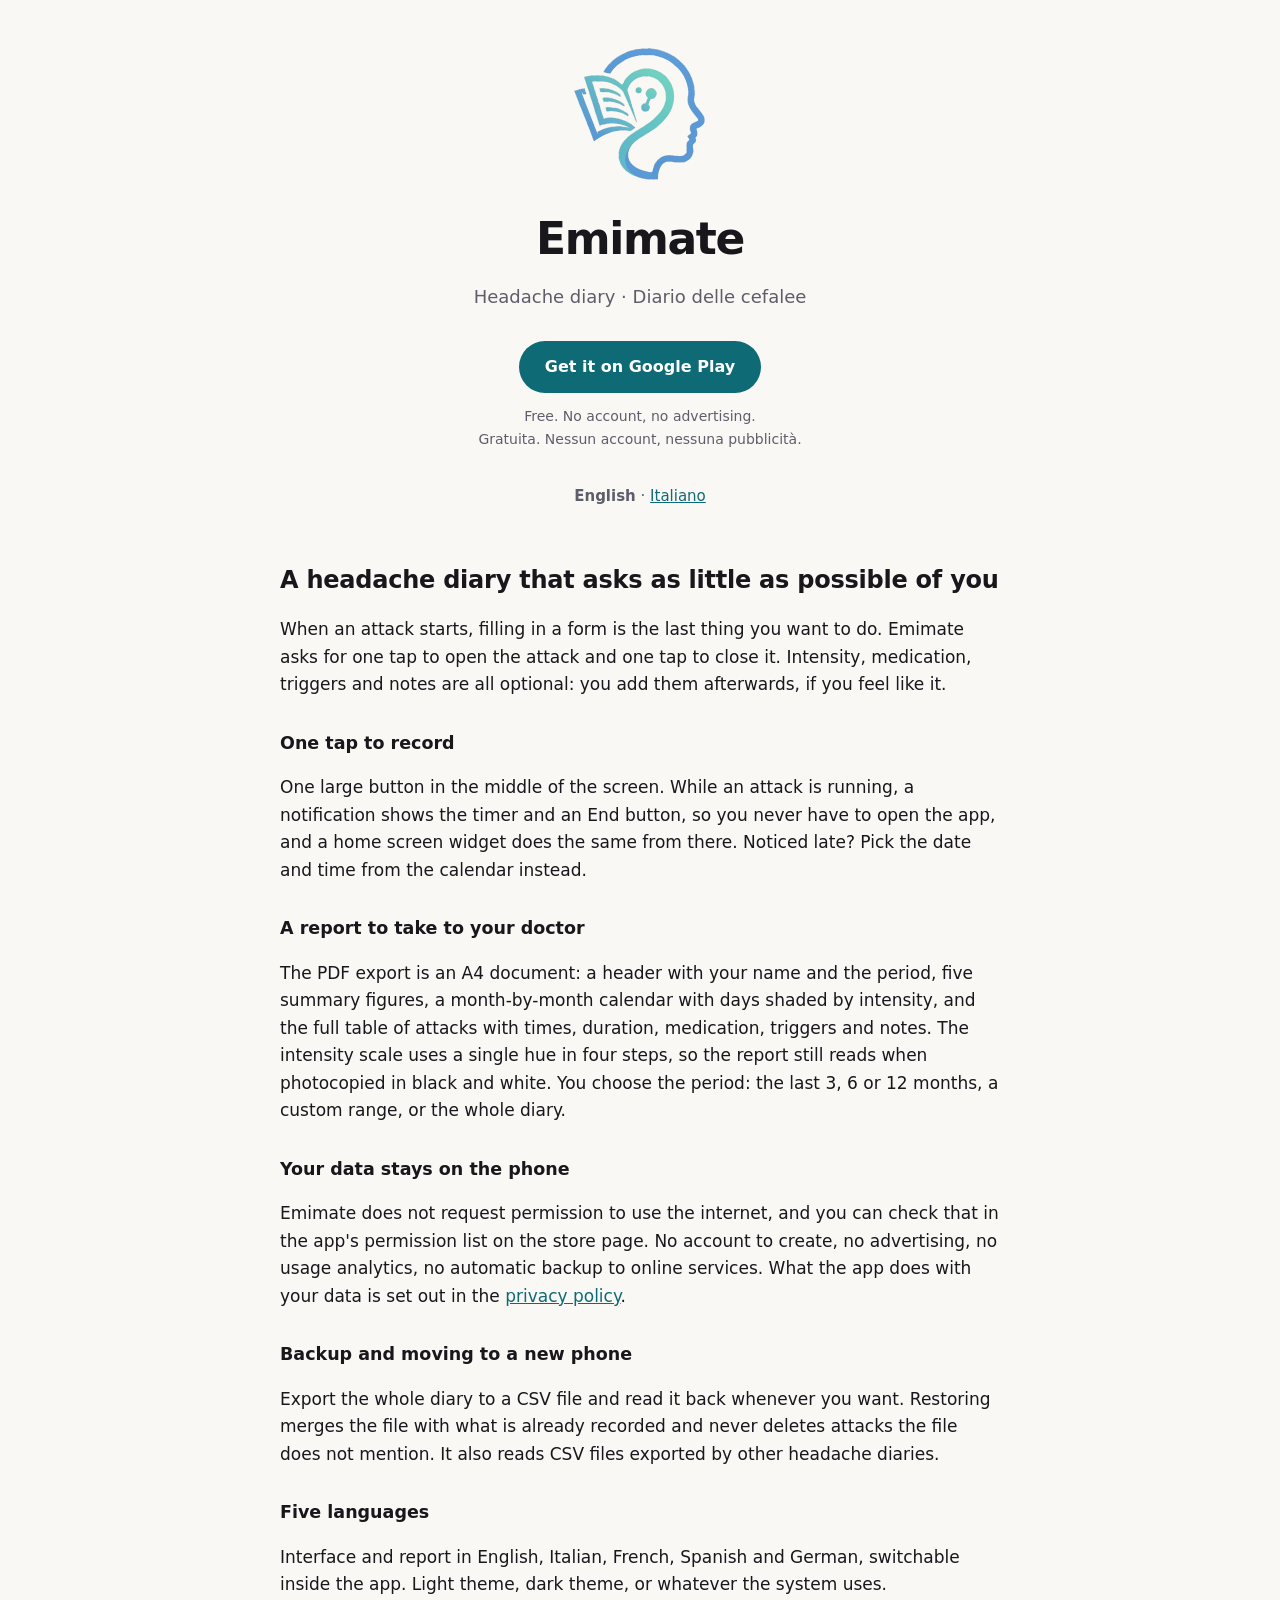
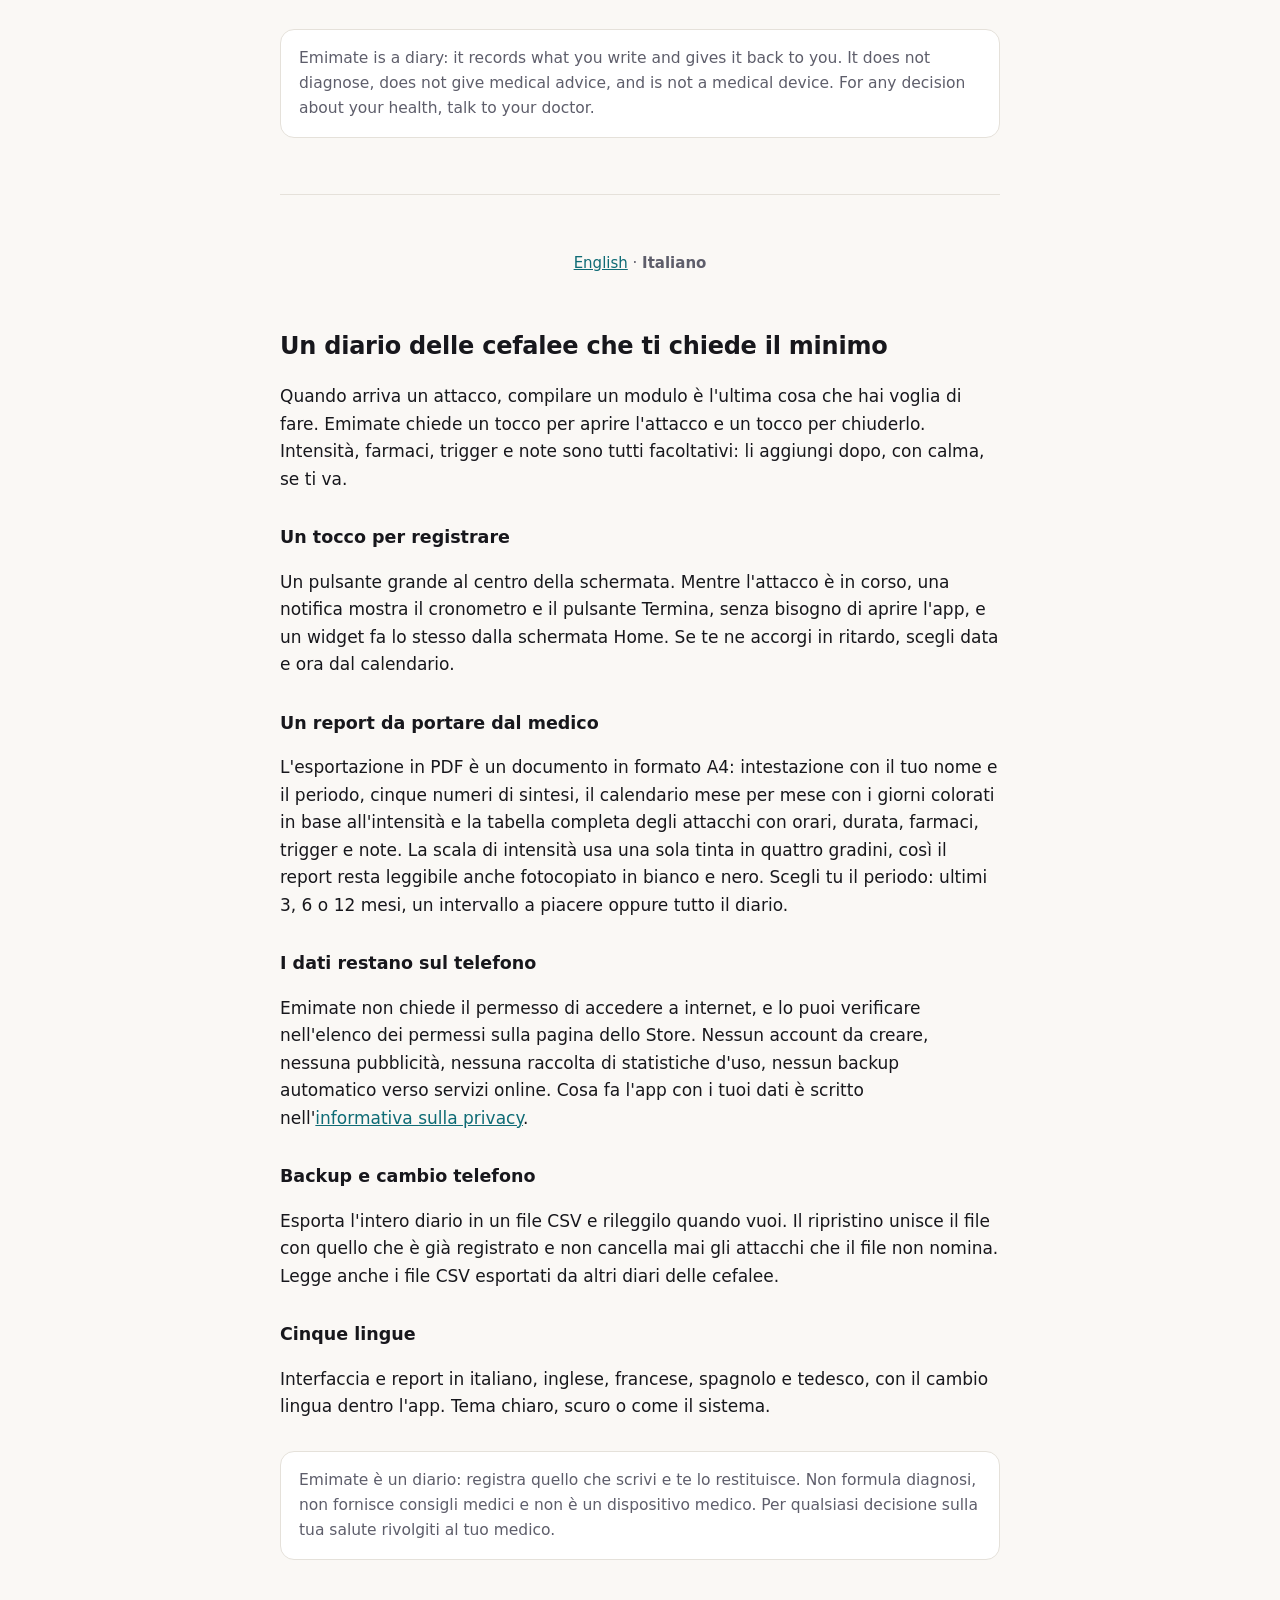
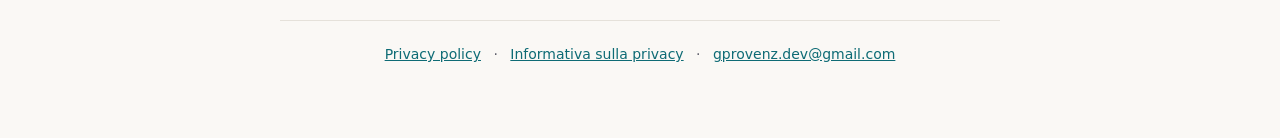
==== index.html @ 11b6d4da "Call the PDF a report, not a referto The document is written by the patient. Referto is what a clini" ====
<!doctype html>
<html lang="en">
<head>
<meta charset="utf-8">
<meta name="viewport" content="width=device-width, initial-scale=1">
<title>Emimate — Headache diary / Diario delle cefalee</title>
<meta name="description" content="Emimate is an Android headache diary. One tap to open an attack, one tap to close it. A PDF report for your doctor. No account, no ads, and the data never leaves the phone.">
<style>
  :root {
    --bg: #faf8f5; --surface: #ffffff; --ink: #17171c; --muted: #5e5e6b;
    --line: #e5e1da; --brand: #0e6b75; --accent: #4f9bd0;
  }
  @media (prefers-color-scheme: dark) {
    :root {
      --bg: #131218; --surface: #1c1b23; --ink: #f3f1ee; --muted: #a6a3b0;
      --line: #322f3c; --brand: #4fb3bd; --accent: #7bb8e0;
    }
  }
  * { box-sizing: border-box; }
  body {
    margin: 0; padding: 48px 20px 72px; background: var(--bg); color: var(--ink);
    font-family: system-ui, -apple-system, "Segoe UI", sans-serif;
    line-height: 1.62; font-size: 17px;
  }
  main { max-width: 720px; margin: 0 auto; }
  .hero { text-align: center; }
  .hero img { width: 132px; height: 132px; object-fit: contain; }
  h1 { font-size: 44px; letter-spacing: -0.03em; margin: 14px 0 0; font-weight: 700; }
  .tagline { color: var(--muted); font-size: 18px; margin: 8px 0 0; }
  .cta { margin: 30px 0 0; }
  .btn {
    display: inline-block; background: var(--brand); color: #fff; text-decoration: none;
    padding: 13px 26px; border-radius: 999px; font-weight: 600; font-size: 16px;
  }
  .cta .note { color: var(--muted); font-size: 14px; margin: 12px 0 0; }
  .langs { text-align: center; color: var(--muted); font-size: 15px; margin: 34px 0 0; }
  h2 { font-size: 24px; margin: 52px 0 6px; letter-spacing: -0.01em; }
  h3 { font-size: 17.5px; margin: 30px 0 2px; }
  hr { border: 0; border-top: 1px solid var(--line); margin: 56px 0; }
  .disclaimer {
    background: var(--surface); border: 1px solid var(--line); border-radius: 14px;
    padding: 16px 18px; margin-top: 30px; color: var(--muted); font-size: 15.5px;
  }
  footer {
    color: var(--muted); font-size: 14px; margin-top: 60px; text-align: center;
    border-top: 1px solid var(--line); padding-top: 22px;
  }
  a { color: var(--brand); }
  footer a { margin: 0 8px; }
</style>
</head>
<body>
<main>

<div class="hero" id="top">
  <img src="logo.svg" alt="Emimate">
  <h1>Emimate</h1>
  <p class="tagline">Headache diary · Diario delle cefalee</p>
  <div class="cta">
    <a class="btn" href="https://play.google.com/store/apps/details?id=com.emimate.app">Get it on Google Play</a>
    <p class="note">Free. No account, no advertising.<br>Gratuita. Nessun account, nessuna pubblicità.</p>
  </div>
</div>

<p class="langs"><strong>English</strong> · <a href="#italiano">Italiano</a></p>

<h2>A headache diary that asks as little as possible of you</h2>
<p>When an attack starts, filling in a form is the last thing you want to do. Emimate asks for one
tap to open the attack and one tap to close it. Intensity, medication, triggers and notes are all
optional: you add them afterwards, if you feel like it.</p>

<h3>One tap to record</h3>
<p>One large button in the middle of the screen. While an attack is running, a notification shows
the timer and an End button, so you never have to open the app, and a home screen widget does the
same from there. Noticed late? Pick the date and time from the calendar instead.</p>

<h3>A report to take to your doctor</h3>
<p>The PDF export is an A4 document: a header with your name and the period, five summary figures,
a month-by-month calendar with days shaded by intensity, and the full table of attacks with times,
duration, medication, triggers and notes. The intensity scale uses a single hue in four steps, so
the report still reads when photocopied in black and white. You choose the period: the last 3, 6
or 12 months, a custom range, or the whole diary.</p>

<h3>Your data stays on the phone</h3>
<p>Emimate does not request permission to use the internet, and you can check that in the app's
permission list on the store page. No account to create, no advertising, no usage analytics, no
automatic backup to online services. What the app does with your data is set out in the
<a href="privacy.html">privacy policy</a>.</p>

<h3>Backup and moving to a new phone</h3>
<p>Export the whole diary to a CSV file and read it back whenever you want. Restoring merges the
file with what is already recorded and never deletes attacks the file does not mention. It also
reads CSV files exported by other headache diaries.</p>

<h3>Five languages</h3>
<p>Interface and report in English, Italian, French, Spanish and German, switchable inside the app. Light theme, dark theme, or
whatever the system uses.</p>

<div class="disclaimer">
Emimate is a diary: it records what you write and gives it back to you. It does not diagnose, does
not give medical advice, and is not a medical device. For any decision about your health, talk to
your doctor.
</div>

<hr>

<div lang="it" id="italiano">

<p class="langs"><a href="#top">English</a> · <strong>Italiano</strong></p>

<h2>Un diario delle cefalee che ti chiede il minimo</h2>
<p>Quando arriva un attacco, compilare un modulo è l'ultima cosa che hai voglia di fare. Emimate
chiede un tocco per aprire l'attacco e un tocco per chiuderlo. Intensità, farmaci, trigger e note
sono tutti facoltativi: li aggiungi dopo, con calma, se ti va.</p>

<h3>Un tocco per registrare</h3>
<p>Un pulsante grande al centro della schermata. Mentre l'attacco è in corso, una notifica mostra
il cronometro e il pulsante Termina, senza bisogno di aprire l'app, e un widget fa lo stesso dalla
schermata Home. Se te ne accorgi in ritardo, scegli data e ora dal calendario.</p>

<h3>Un report da portare dal medico</h3>
<p>L'esportazione in PDF è un documento in formato A4: intestazione con il tuo nome e il periodo,
cinque numeri di sintesi, il calendario mese per mese con i giorni colorati in base all'intensità e
la tabella completa degli attacchi con orari, durata, farmaci, trigger e note. La scala di
intensità usa una sola tinta in quattro gradini, così il report resta leggibile anche fotocopiato
in bianco e nero. Scegli tu il periodo: ultimi 3, 6 o 12 mesi, un intervallo a piacere oppure
tutto il diario.</p>

<h3>I dati restano sul telefono</h3>
<p>Emimate non chiede il permesso di accedere a internet, e lo puoi verificare nell'elenco dei
permessi sulla pagina dello Store. Nessun account da creare, nessuna pubblicità, nessuna raccolta
di statistiche d'uso, nessun backup automatico verso servizi online. Cosa fa l'app con i tuoi dati
è scritto nell'<a href="privacy.html">informativa sulla privacy</a>.</p>

<h3>Backup e cambio telefono</h3>
<p>Esporta l'intero diario in un file CSV e rileggilo quando vuoi. Il ripristino unisce il file con
quello che è già registrato e non cancella mai gli attacchi che il file non nomina. Legge anche i
file CSV esportati da altri diari delle cefalee.</p>

<h3>Cinque lingue</h3>
<p>Interfaccia e report in italiano, inglese, francese, spagnolo e tedesco, con il cambio lingua dentro l'app. Tema chiaro,
scuro o come il sistema.</p>

<div class="disclaimer">
Emimate è un diario: registra quello che scrivi e te lo restituisce. Non formula diagnosi, non
fornisce consigli medici e non è un dispositivo medico. Per qualsiasi decisione sulla tua salute
rivolgiti al tuo medico.
</div>

</div>

<footer>
  <a href="privacy.html">Privacy policy</a> ·
  <a href="privacy.html#it">Informativa sulla privacy</a> ·
  <a href="mailto:gprovenz.dev@gmail.com">gprovenz.dev@gmail.com</a>
</footer>

</main>
</body>
</html>
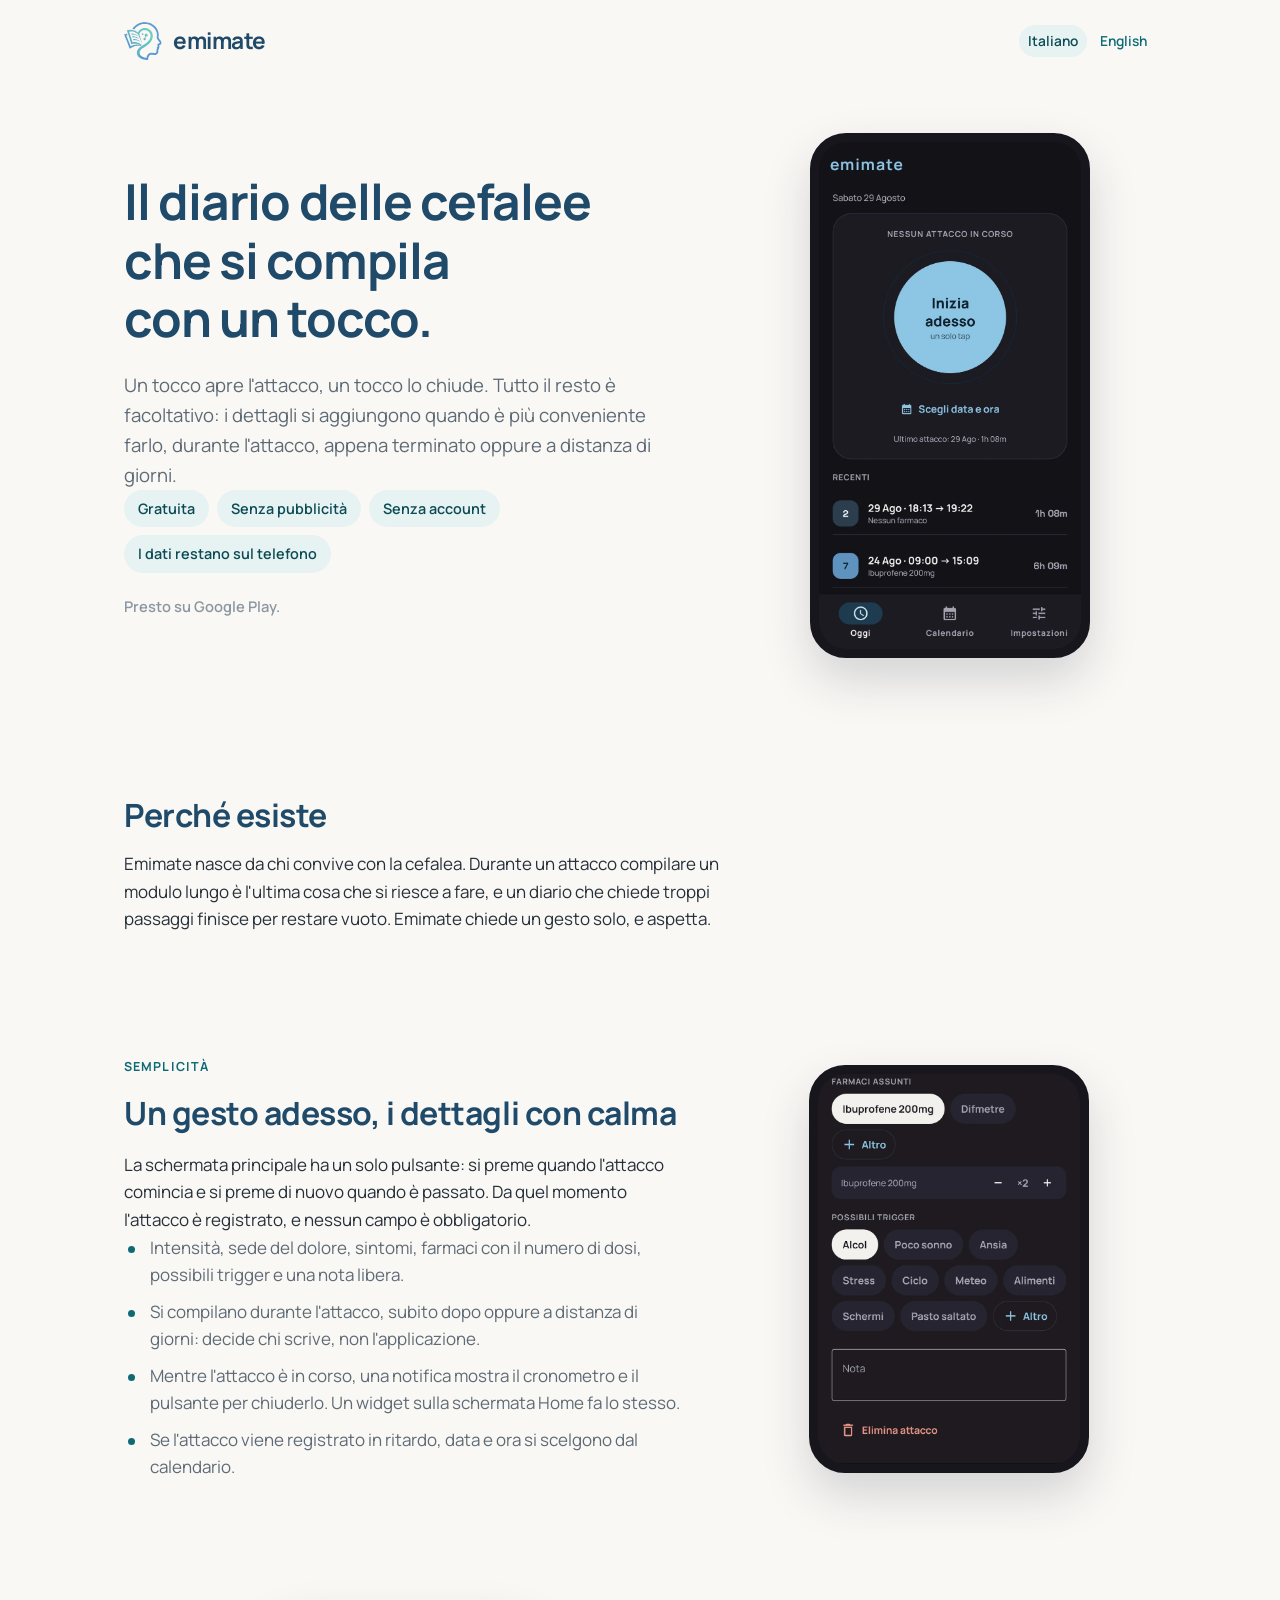
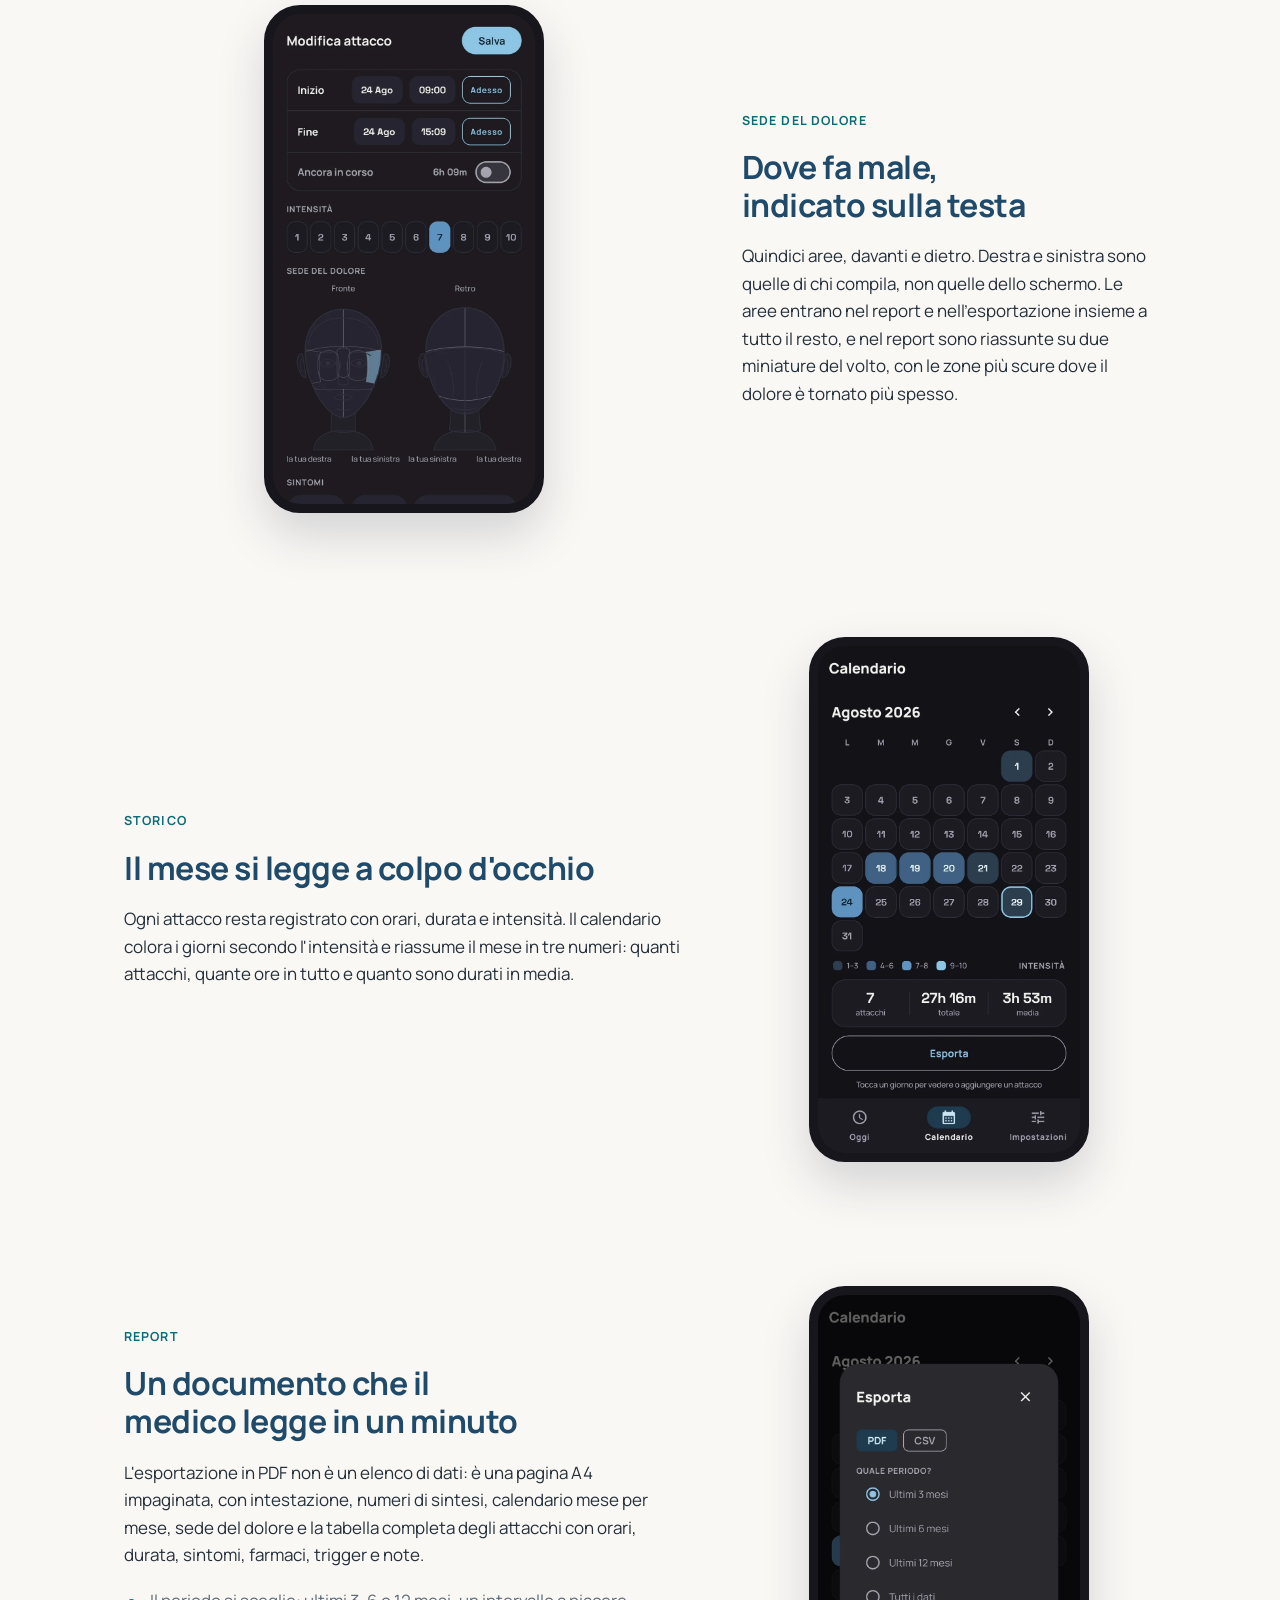
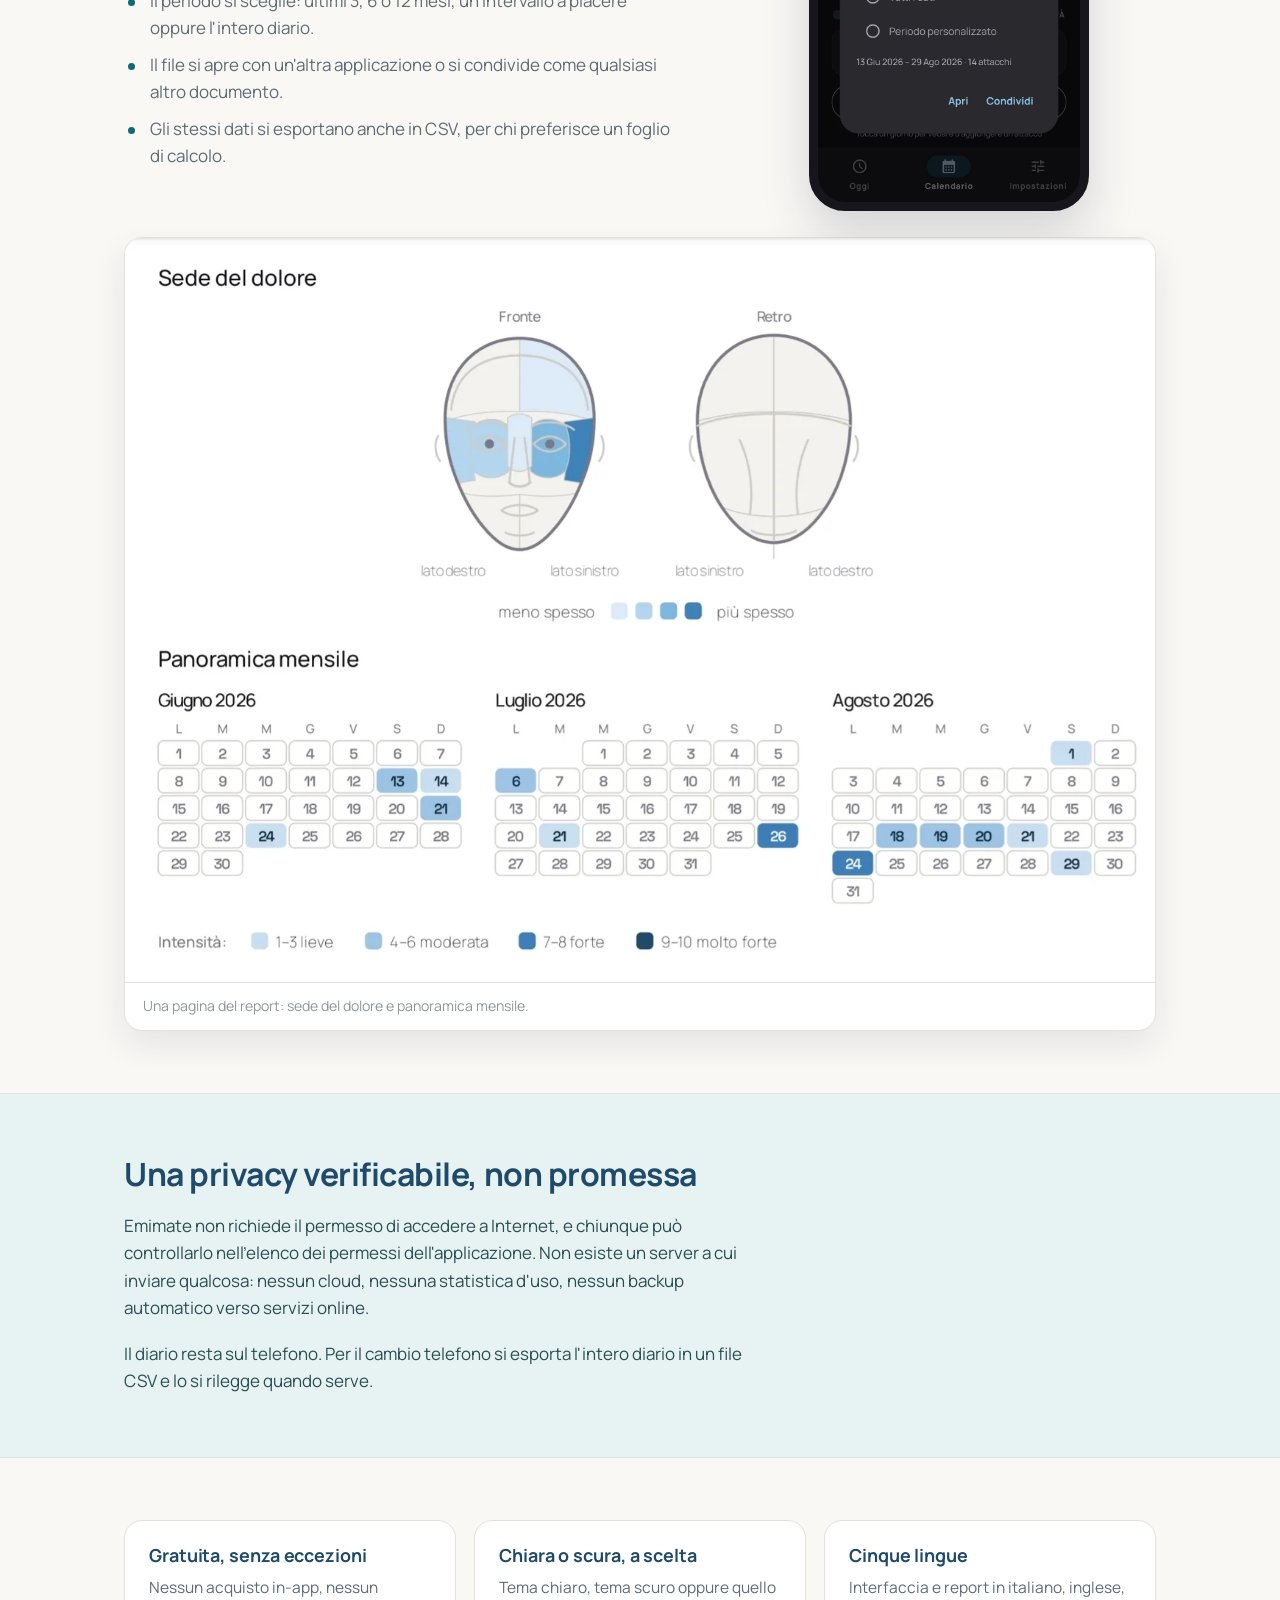
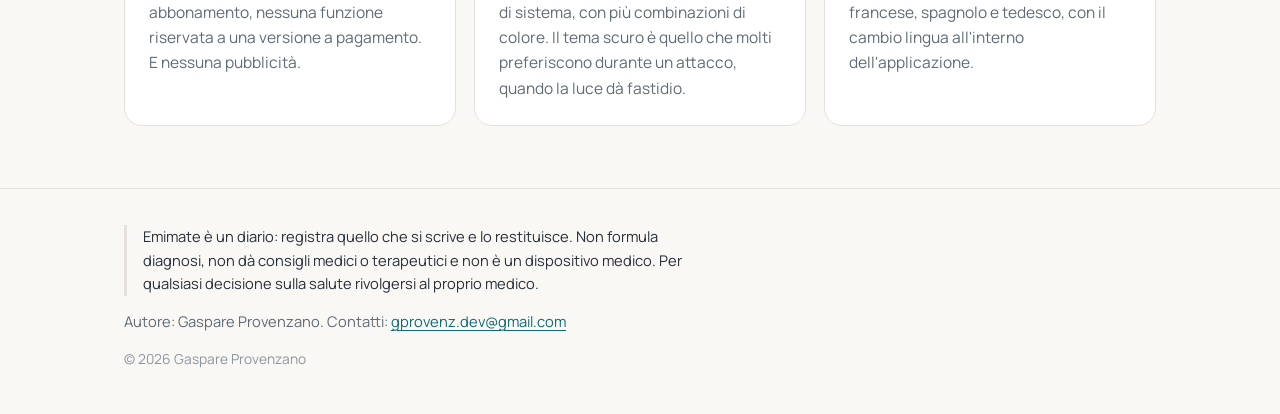
==== commit 4ce2f466: "Replace the landing page with a site in two languages One page per language instead of one page carr" ====
--- a/index.html
+++ b/index.html
@@ -1,160 +1,206 @@
 <!doctype html>
-<html lang="en">
+<html lang="it">
 <head>
 <meta charset="utf-8">
 <meta name="viewport" content="width=device-width, initial-scale=1">
-<title>Emimate — Headache diary / Diario delle cefalee</title>
-<meta name="description" content="Emimate is an Android headache diary. One tap to open an attack, one tap to close it. A PDF report for your doctor. No account, no ads, and the data never leaves the phone.">
-<style>
-  :root {
-    --bg: #faf8f5; --surface: #ffffff; --ink: #17171c; --muted: #5e5e6b;
-    --line: #e5e1da; --brand: #0e6b75; --accent: #4f9bd0;
-  }
-  @media (prefers-color-scheme: dark) {
-    :root {
-      --bg: #131218; --surface: #1c1b23; --ink: #f3f1ee; --muted: #a6a3b0;
-      --line: #322f3c; --brand: #4fb3bd; --accent: #7bb8e0;
-    }
-  }
-  * { box-sizing: border-box; }
-  body {
-    margin: 0; padding: 48px 20px 72px; background: var(--bg); color: var(--ink);
-    font-family: system-ui, -apple-system, "Segoe UI", sans-serif;
-    line-height: 1.62; font-size: 17px;
-  }
-  main { max-width: 720px; margin: 0 auto; }
-  .hero { text-align: center; }
-  .hero img { width: 132px; height: 132px; object-fit: contain; }
-  h1 { font-size: 44px; letter-spacing: -0.03em; margin: 14px 0 0; font-weight: 700; }
-  .tagline { color: var(--muted); font-size: 18px; margin: 8px 0 0; }
-  .cta { margin: 30px 0 0; }
-  .btn {
-    display: inline-block; background: var(--brand); color: #fff; text-decoration: none;
-    padding: 13px 26px; border-radius: 999px; font-weight: 600; font-size: 16px;
-  }
-  .cta .note { color: var(--muted); font-size: 14px; margin: 12px 0 0; }
-  .langs { text-align: center; color: var(--muted); font-size: 15px; margin: 34px 0 0; }
-  h2 { font-size: 24px; margin: 52px 0 6px; letter-spacing: -0.01em; }
-  h3 { font-size: 17.5px; margin: 30px 0 2px; }
-  hr { border: 0; border-top: 1px solid var(--line); margin: 56px 0; }
-  .disclaimer {
-    background: var(--surface); border: 1px solid var(--line); border-radius: 14px;
-    padding: 16px 18px; margin-top: 30px; color: var(--muted); font-size: 15.5px;
-  }
-  footer {
-    color: var(--muted); font-size: 14px; margin-top: 60px; text-align: center;
-    border-top: 1px solid var(--line); padding-top: 22px;
-  }
-  a { color: var(--brand); }
-  footer a { margin: 0 8px; }
-</style>
+<title>Emimate · Diario delle cefalee per Android</title>
+<meta name="description" content="Emimate è un diario delle cefalee per Android: un tocco apre l'attacco, un tocco lo chiude. Report PDF per il medico, dati solo sul telefono, gratuita e senza pubblicità.">
+<link rel="canonical" href="./">
+<link rel="alternate" hreflang="it" href="./">
+<link rel="alternate" hreflang="en" href="en/">
+<link rel="alternate" hreflang="x-default" href="./">
+<link rel="icon" href="logo.svg" type="image/svg+xml">
+<link rel="stylesheet" href="assets/style.css">
+<meta property="og:type" content="website">
+<meta property="og:title" content="Emimate · Diario delle cefalee">
+<meta property="og:description" content="Un tocco apre l'attacco, un tocco lo chiude. Report PDF per il medico, dati solo sul telefono, gratuita e senza pubblicità.">
+<meta property="og:image" content="assets/og.png">
+<meta property="og:locale" content="it_IT">
+<meta name="twitter:card" content="summary_large_image">
 </head>
 <body>
+
+<header class="masthead">
+  <div class="wrap">
+    <a class="brand" href="./">
+      <img src="logo.svg" alt="" width="38" height="38">
+      <span>emimate</span>
+    </a>
+    <nav class="langs" aria-label="Lingua">
+      <span aria-current="page">Italiano</span>
+      <a href="en/" hreflang="en">English</a>
+    </nav>
+  </div>
+</header>
+
 <main>
 
-<div class="hero" id="top">
-  <img src="logo.svg" alt="Emimate">
-  <h1>Emimate</h1>
-  <p class="tagline">Headache diary · Diario delle cefalee</p>
-  <div class="cta">
-    <a class="btn" href="https://play.google.com/store/apps/details?id=com.emimate.app">Get it on Google Play</a>
-    <p class="note">Free. No account, no advertising.<br>Gratuita. Nessun account, nessuna pubblicità.</p>
+  <section class="hero">
+    <div class="wrap">
+      <div class="hero-copy">
+        <h1>Il diario delle cefalee che si compila con un tocco.</h1>
+        <p class="lede">Un tocco apre l'attacco, un tocco lo chiude. Tutto il resto è
+          facoltativo: i dettagli si aggiungono quando è più conveniente
+          farlo, durante l'attacco, appena terminato oppure a distanza di giorni.</p>
+        <ul class="claims">
+          <li>Gratuita</li>
+          <li>Senza pubblicità</li>
+          <li>Senza account</li>
+          <li>I dati restano sul telefono</li>
+        </ul>
+        <p class="soon">Presto su Google Play.</p>
+      </div>
+      <div class="phone">
+        <img src="assets/screens/oggi.webp" width="800" height="1547"
+             alt="La schermata principale di Emimate: un solo pulsante, Inizia adesso, e sotto l'elenco degli attacchi recenti.">
+      </div>
+    </div>
+  </section>
+
+  <section class="plain">
+    <div class="wrap">
+      <h2>Perché esiste</h2>
+      <p>Emimate nasce da chi convive con la cefalea. Durante un attacco
+        compilare un modulo lungo è l'ultima cosa che si riesce a fare, e un diario che chiede
+        troppi passaggi finisce per restare vuoto. Emimate chiede un gesto solo, e aspetta.</p>
+    </div>
+  </section>
+
+  <section class="feature">
+    <div class="wrap">
+      <div class="feature-copy">
+        <p class="eyebrow">Semplicità</p>
+        <h2>Un gesto adesso, i dettagli con calma</h2>
+        <p>La schermata principale ha un solo pulsante: si preme quando l'attacco comincia e si
+          preme di nuovo quando è passato. Da quel momento l'attacco è registrato, e nessun campo
+          è obbligatorio.</p>
+        <ul class="points">
+          <li>Intensità, sede del dolore, sintomi, farmaci con il numero di dosi, possibili
+            trigger e una nota libera.</li>
+          <li>Si compilano durante l'attacco, subito dopo oppure a distanza di giorni: decide chi
+            scrive, non l'applicazione.</li>
+          <li>Mentre l'attacco è in corso, una notifica mostra il cronometro e il pulsante per
+            chiuderlo. Un widget sulla schermata Home fa lo stesso.</li>
+          <li>Se l'attacco viene registrato in ritardo, data e ora si scelgono dal calendario.</li>
+        </ul>
+      </div>
+      <div class="phone">
+        <img src="assets/screens/dettagli.webp" width="800" height="1189"
+             alt="La scheda di un attacco: farmaci assunti con il numero di dosi, possibili trigger e il campo per la nota.">
+      </div>
+    </div>
+  </section>
+
+  <section class="feature mirrored">
+    <div class="wrap">
+      <div class="feature-copy">
+        <p class="eyebrow">Sede del dolore</p>
+        <h2>Dove fa male, indicato sulla testa</h2>
+        <p>Quindici aree, davanti e dietro. Destra e sinistra sono quelle di chi compila, non
+          quelle dello schermo. Le aree entrano nel report e nell'esportazione insieme a tutto
+          il resto, e nel report sono riassunte su due miniature del volto, con le zone più scure dove il
+          dolore è tornato più spesso.</p>
+      </div>
+      <div class="phone">
+        <img src="assets/screens/sede-dolore.webp" width="800" height="1498"
+             alt="La scheda di un attacco con la scala di intensità e le due rappresentazioni del volto su cui toccare le aree colpite.">
+      </div>
+    </div>
+  </section>
+
+  <section class="feature">
+    <div class="wrap">
+      <div class="feature-copy">
+        <p class="eyebrow">Storico</p>
+        <h2>Il mese si legge a colpo d'occhio</h2>
+        <p>Ogni attacco resta registrato con orari, durata e intensità. Il calendario colora i
+          giorni secondo l'intensità e riassume il mese in tre numeri: quanti attacchi, quante ore
+          in tutto e quanto sono durati in media.</p>
+      </div>
+      <div class="phone">
+        <img src="assets/screens/calendario.webp" width="800" height="1547"
+             alt="Il calendario mensile di Emimate con i giorni colorati per intensità e i tre numeri di sintesi del mese.">
+      </div>
+    </div>
+  </section>
+
+  <section class="report">
+    <div class="wrap">
+      <div class="split">
+        <div class="report-copy">
+          <p class="eyebrow">Report</p>
+          <h2>Un documento che il medico legge in un minuto</h2>
+          <p>L'esportazione in PDF non è un elenco di dati: è una pagina A4 impaginata, con intestazione,
+            numeri di sintesi, calendario mese per mese, sede del dolore e la tabella completa
+            degli attacchi con orari, durata, sintomi, farmaci, trigger e note.</p>
+          <ul class="points">
+            <li>Il periodo si sceglie: ultimi 3, 6 o 12 mesi, un intervallo a piacere oppure
+              l'intero diario.</li>
+            <li>Il file si apre con un'altra applicazione o si condivide come qualsiasi altro
+              documento.</li>
+            <li>Gli stessi dati si esportano anche in CSV, per chi preferisce un foglio di
+              calcolo.</li>
+          </ul>
+        </div>
+        <div class="phone">
+          <img src="assets/screens/esporta.webp" width="800" height="1547"
+               alt="La finestra di esportazione: formato PDF o CSV, scelta del periodo e i comandi per aprire o condividere il file.">
+        </div>
+      </div>
+      <figure>
+        <img src="assets/screens/report.webp" width="1400" height="1012" loading="lazy"
+             alt="Una pagina del report PDF: le due miniature del volto con la sede del dolore e la panoramica mensile con i giorni colorati per intensità.">
+        <figcaption>Una pagina del report: sede del dolore e panoramica mensile.</figcaption>
+      </figure>
+    </div>
+  </section>
+
+  <section class="band">
+    <div class="wrap">
+      <h2>Una privacy verificabile, non promessa</h2>
+      <p>Emimate non richiede il permesso di accedere a Internet, e chiunque può controllarlo
+        nell'elenco dei permessi dell'applicazione. Non esiste un server a cui inviare qualcosa:
+        nessun cloud, nessuna statistica d'uso, nessun backup automatico verso servizi online.</p>
+      <p>Il diario resta sul telefono. Per il cambio telefono si esporta l'intero diario in un
+        file CSV e lo si rilegge quando serve.</p>
+    </div>
+  </section>
+
+  <section>
+    <div class="wrap">
+      <div class="cards">
+        <article class="card">
+          <h3>Gratuita, senza eccezioni</h3>
+          <p>Nessun acquisto in-app, nessun abbonamento, nessuna funzione riservata a una
+            versione a pagamento. E nessuna pubblicità.</p>
+        </article>
+        <article class="card">
+          <h3>Chiara o scura, a scelta</h3>
+          <p>Tema chiaro, tema scuro oppure quello di sistema, con più combinazioni di colore. Il tema
+            scuro è quello che molti preferiscono durante un attacco, quando la luce dà
+            fastidio.</p>
+        </article>
+        <article class="card">
+          <h3>Cinque lingue</h3>
+          <p>Interfaccia e report in italiano, inglese, francese, spagnolo e tedesco, con il
+            cambio lingua all'interno dell'applicazione.</p>
+        </article>
+      </div>
+    </div>
+  </section>
+
+</main>
+
+<footer>
+  <div class="wrap">
+    <p class="disclaimer">Emimate è un diario: registra quello che si scrive e lo restituisce.
+      Non formula diagnosi, non dà consigli medici o terapeutici e non è un dispositivo medico. Per
+      qualsiasi decisione sulla salute rivolgersi al proprio medico.</p>
+    <p>Autore: Gaspare Provenzano. Contatti:
+      <a href="mailto:gprovenz.dev@gmail.com">gprovenz.dev@gmail.com</a></p>
+    <p class="copyright">© 2026 Gaspare Provenzano</p>
   </div>
-</div>
-
-<p class="langs"><strong>English</strong> · <a href="#italiano">Italiano</a></p>
-
-<h2>A headache diary that asks as little as possible of you</h2>
-<p>When an attack starts, filling in a form is the last thing you want to do. Emimate asks for one
-tap to open the attack and one tap to close it. Intensity, medication, triggers and notes are all
-optional: you add them afterwards, if you feel like it.</p>
-
-<h3>One tap to record</h3>
-<p>One large button in the middle of the screen. While an attack is running, a notification shows
-the timer and an End button, so you never have to open the app, and a home screen widget does the
-same from there. Noticed late? Pick the date and time from the calendar instead.</p>
-
-<h3>A report to take to your doctor</h3>
-<p>The PDF export is an A4 document: a header with your name and the period, five summary figures,
-a month-by-month calendar with days shaded by intensity, and the full table of attacks with times,
-duration, medication, triggers and notes. The intensity scale uses a single hue in four steps, so
-the report still reads when photocopied in black and white. You choose the period: the last 3, 6
-or 12 months, a custom range, or the whole diary.</p>
-
-<h3>Your data stays on the phone</h3>
-<p>Emimate does not request permission to use the internet, and you can check that in the app's
-permission list on the store page. No account to create, no advertising, no usage analytics, no
-automatic backup to online services. What the app does with your data is set out in the
-<a href="privacy.html">privacy policy</a>.</p>
-
-<h3>Backup and moving to a new phone</h3>
-<p>Export the whole diary to a CSV file and read it back whenever you want. Restoring merges the
-file with what is already recorded and never deletes attacks the file does not mention. It also
-reads CSV files exported by other headache diaries.</p>
-
-<h3>Five languages</h3>
-<p>Interface and report in English, Italian, French, Spanish and German, switchable inside the app. Light theme, dark theme, or
-whatever the system uses.</p>
-
-<div class="disclaimer">
-Emimate is a diary: it records what you write and gives it back to you. It does not diagnose, does
-not give medical advice, and is not a medical device. For any decision about your health, talk to
-your doctor.
-</div>
-
-<hr>
-
-<div lang="it" id="italiano">
-
-<p class="langs"><a href="#top">English</a> · <strong>Italiano</strong></p>
-
-<h2>Un diario delle cefalee che ti chiede il minimo</h2>
-<p>Quando arriva un attacco, compilare un modulo è l'ultima cosa che hai voglia di fare. Emimate
-chiede un tocco per aprire l'attacco e un tocco per chiuderlo. Intensità, farmaci, trigger e note
-sono tutti facoltativi: li aggiungi dopo, con calma, se ti va.</p>
-
-<h3>Un tocco per registrare</h3>
-<p>Un pulsante grande al centro della schermata. Mentre l'attacco è in corso, una notifica mostra
-il cronometro e il pulsante Termina, senza bisogno di aprire l'app, e un widget fa lo stesso dalla
-schermata Home. Se te ne accorgi in ritardo, scegli data e ora dal calendario.</p>
-
-<h3>Un report da portare dal medico</h3>
-<p>L'esportazione in PDF è un documento in formato A4: intestazione con il tuo nome e il periodo,
-cinque numeri di sintesi, il calendario mese per mese con i giorni colorati in base all'intensità e
-la tabella completa degli attacchi con orari, durata, farmaci, trigger e note. La scala di
-intensità usa una sola tinta in quattro gradini, così il report resta leggibile anche fotocopiato
-in bianco e nero. Scegli tu il periodo: ultimi 3, 6 o 12 mesi, un intervallo a piacere oppure
-tutto il diario.</p>
-
-<h3>I dati restano sul telefono</h3>
-<p>Emimate non chiede il permesso di accedere a internet, e lo puoi verificare nell'elenco dei
-permessi sulla pagina dello Store. Nessun account da creare, nessuna pubblicità, nessuna raccolta
-di statistiche d'uso, nessun backup automatico verso servizi online. Cosa fa l'app con i tuoi dati
-è scritto nell'<a href="privacy.html">informativa sulla privacy</a>.</p>
-
-<h3>Backup e cambio telefono</h3>
-<p>Esporta l'intero diario in un file CSV e rileggilo quando vuoi. Il ripristino unisce il file con
-quello che è già registrato e non cancella mai gli attacchi che il file non nomina. Legge anche i
-file CSV esportati da altri diari delle cefalee.</p>
-
-<h3>Cinque lingue</h3>
-<p>Interfaccia e report in italiano, inglese, francese, spagnolo e tedesco, con il cambio lingua dentro l'app. Tema chiaro,
-scuro o come il sistema.</p>
-
-<div class="disclaimer">
-Emimate è un diario: registra quello che scrivi e te lo restituisce. Non formula diagnosi, non
-fornisce consigli medici e non è un dispositivo medico. Per qualsiasi decisione sulla tua salute
-rivolgiti al tuo medico.
-</div>
-
-</div>
-
-<footer>
-  <a href="privacy.html">Privacy policy</a> ·
-  <a href="privacy.html#it">Informativa sulla privacy</a> ·
-  <a href="mailto:gprovenz.dev@gmail.com">gprovenz.dev@gmail.com</a>
 </footer>
 
-</main>
 </body>
 </html>
--- a/assets/style.css
+++ b/assets/style.css
@@ -0,0 +1,420 @@
+/*
+ * Emimate promotional site.
+ *
+ * One stylesheet for both languages. No framework and no build step: the page is served as it
+ * is written, and every byte it loads comes from this site. Manrope is self-hosted rather than
+ * pulled from Google Fonts, because a page whose main claim is that nothing leaves the device
+ * cannot hand every visitor's address to a third party to render its own headings.
+ *
+ * Colours are the app's own: the ink is sampled from the wordmark, the accent is the teal the
+ * app uses for actions.
+ */
+
+@font-face {
+  font-family: 'Manrope';
+  src: url('manrope.woff2') format('woff2-variations');
+  font-weight: 400 800;
+  font-display: swap;
+}
+
+:root {
+  color-scheme: light;
+
+  --ink: #1f4a69;
+  --text: #26303a;
+  --muted: #5e6b76;
+  --faint: #8b96a0;
+
+  --accent: #0e6b75;
+  --accent-deep: #0b4c54;
+  --accent-tint: #e7f2f3;
+
+  --bg: #faf8f5;
+  --surface: #ffffff;
+  --line: #e5e1da;
+
+  --measure: 62ch;
+  --page: 1080px;
+  --radius: 18px;
+}
+
+*,
+*::before,
+*::after {
+  box-sizing: border-box;
+}
+
+html {
+  -webkit-text-size-adjust: 100%;
+}
+
+body {
+  margin: 0;
+  background: var(--bg);
+  color: var(--text);
+  font-family: 'Manrope', system-ui, -apple-system, 'Segoe UI', Roboto, sans-serif;
+  font-size: 17px;
+  line-height: 1.62;
+  -webkit-font-smoothing: antialiased;
+}
+
+h1,
+h2,
+h3 {
+  color: var(--ink);
+  line-height: 1.18;
+  letter-spacing: -0.015em;
+  font-weight: 700;
+  margin: 0;
+  text-wrap: balance;
+}
+
+h1 {
+  font-size: clamp(2rem, 1.35rem + 2.6vw, 3.1rem);
+  letter-spacing: -0.025em;
+}
+
+h2 {
+  font-size: clamp(1.5rem, 1.2rem + 1.2vw, 2rem);
+}
+
+h3 {
+  font-size: 1.12rem;
+  letter-spacing: -0.005em;
+}
+
+p {
+  margin: 0;
+  max-width: var(--measure);
+}
+
+a {
+  color: var(--accent);
+  text-underline-offset: 0.18em;
+  text-decoration-thickness: from-font;
+}
+
+a:hover {
+  color: var(--accent-deep);
+}
+
+:focus-visible {
+  outline: 2px solid var(--accent);
+  outline-offset: 3px;
+  border-radius: 4px;
+}
+
+img {
+  max-width: 100%;
+  height: auto;
+  display: block;
+}
+
+.wrap {
+  width: 100%;
+  max-width: var(--page);
+  margin-inline: auto;
+  padding-inline: 24px;
+}
+
+/* Header ------------------------------------------------------------------ */
+
+.masthead {
+  padding-block: 22px;
+}
+
+.masthead .wrap {
+  display: flex;
+  align-items: center;
+  justify-content: space-between;
+  gap: 16px;
+}
+
+.brand {
+  display: flex;
+  align-items: center;
+  gap: 11px;
+  text-decoration: none;
+  color: var(--ink);
+}
+
+.brand img {
+  width: 38px;
+  height: 38px;
+}
+
+.brand span {
+  font-size: 1.42rem;
+  font-weight: 700;
+  letter-spacing: -0.02em;
+}
+
+.langs {
+  display: flex;
+  align-items: center;
+  gap: 4px;
+  font-size: 0.86rem;
+  font-weight: 600;
+  color: var(--faint);
+}
+
+.langs a,
+.langs span[aria-current] {
+  padding: 5px 9px;
+  border-radius: 999px;
+  text-decoration: none;
+}
+
+.langs span[aria-current] {
+  background: var(--accent-tint);
+  color: var(--accent-deep);
+}
+
+/* Hero -------------------------------------------------------------------- */
+
+.hero {
+  padding-block: clamp(28px, 4vw, 56px) clamp(40px, 6vw, 78px);
+}
+
+.hero .wrap {
+  display: grid;
+  gap: clamp(32px, 5vw, 64px);
+  grid-template-columns: 1fr;
+  align-items: center;
+}
+
+.hero-copy > * + * {
+  margin-top: 22px;
+}
+
+.lede {
+  font-size: 1.16rem;
+  color: var(--muted);
+}
+
+.claims {
+  display: flex;
+  flex-wrap: wrap;
+  gap: 8px;
+  padding: 0;
+  margin: 0;
+  list-style: none;
+}
+
+.claims li {
+  font-size: 0.9rem;
+  font-weight: 600;
+  color: var(--accent-deep);
+  background: var(--accent-tint);
+  border-radius: 999px;
+  padding: 7px 14px;
+}
+
+.soon {
+  font-size: 0.92rem;
+  color: var(--faint);
+  font-weight: 600;
+}
+
+/* Sections ---------------------------------------------------------------- */
+
+section {
+  padding-block: clamp(38px, 5vw, 62px);
+}
+
+.plain .wrap > * + * {
+  margin-top: 16px;
+}
+
+.feature .wrap {
+  display: grid;
+  gap: clamp(28px, 4.5vw, 60px);
+  grid-template-columns: 1fr;
+  align-items: center;
+}
+
+.feature-copy > * + * {
+  margin-top: 18px;
+}
+
+.eyebrow {
+  font-size: 0.78rem;
+  font-weight: 700;
+  letter-spacing: 0.09em;
+  text-transform: uppercase;
+  color: var(--accent);
+}
+
+.points {
+  margin: 0;
+  padding: 0;
+  list-style: none;
+  max-width: var(--measure);
+}
+
+.points li {
+  position: relative;
+  padding-left: 26px;
+  color: var(--muted);
+}
+
+.points li + li {
+  margin-top: 9px;
+}
+
+.points li::before {
+  content: '';
+  position: absolute;
+  left: 4px;
+  top: 0.72em;
+  width: 7px;
+  height: 7px;
+  border-radius: 50%;
+  background: var(--accent);
+}
+
+/* The phone captures are flat images; the frame belongs to the page, not to the file. */
+.phone {
+  margin: 0;
+  justify-self: center;
+  width: min(280px, 74vw);
+  border: 9px solid #17161d;
+  border-radius: 36px;
+  overflow: hidden;
+  background: #17161d;
+  box-shadow: 0 22px 48px rgba(24, 38, 51, 0.17);
+}
+
+.phone img {
+  border-radius: 27px;
+}
+
+/* Report ------------------------------------------------------------------ */
+
+.report .wrap > * + * {
+  margin-top: 26px;
+}
+
+.report .split {
+  display: grid;
+  gap: clamp(28px, 4.5vw, 60px);
+  grid-template-columns: 1fr;
+  align-items: center;
+}
+
+.report .split > * + * {
+  margin-top: 0;
+}
+
+.report-copy > * + * {
+  margin-top: 18px;
+}
+
+.report figure {
+  margin: 0;
+  border: 1px solid var(--line);
+  border-radius: var(--radius);
+  overflow: hidden;
+  background: var(--surface);
+  box-shadow: 0 14px 34px rgba(24, 38, 51, 0.09);
+}
+
+.report figcaption {
+  font-size: 0.88rem;
+  color: var(--faint);
+  padding: 12px 18px;
+  border-top: 1px solid var(--line);
+}
+
+/* Privacy band ------------------------------------------------------------ */
+
+.band {
+  background: var(--accent-tint);
+  border-block: 1px solid #d3e5e7;
+}
+
+.band .wrap > * + * {
+  margin-top: 18px;
+}
+
+.band p {
+  color: #2b4f53;
+}
+
+/* Cards ------------------------------------------------------------------- */
+
+.cards {
+  display: grid;
+  gap: 18px;
+  grid-template-columns: 1fr;
+}
+
+.card {
+  background: var(--surface);
+  border: 1px solid var(--line);
+  border-radius: var(--radius);
+  padding: 24px;
+}
+
+.card h3 {
+  margin-bottom: 9px;
+}
+
+.card p {
+  color: var(--muted);
+  font-size: 0.97rem;
+}
+
+/* Footer ------------------------------------------------------------------ */
+
+footer {
+  border-top: 1px solid var(--line);
+  padding-block: 36px 44px;
+  font-size: 0.92rem;
+  color: var(--muted);
+}
+
+footer .wrap > * + * {
+  margin-top: 14px;
+}
+
+.disclaimer {
+  max-width: var(--measure);
+  border-left: 3px solid var(--line);
+  padding-left: 16px;
+  color: var(--text);
+}
+
+.copyright {
+  color: var(--faint);
+  font-size: 0.86rem;
+}
+
+/* Two columns once there is room for them -------------------------------- */
+
+@media (min-width: 760px) {
+  .hero .wrap,
+  .feature .wrap {
+    grid-template-columns: 1.15fr 0.85fr;
+  }
+
+  /* Alternating sides keep the eye moving down the page. The class is explicit rather than
+   * nth-of-type, which would count every section on the page and flip the wrong ones. */
+  .feature.mirrored .feature-copy {
+    order: 2;
+  }
+
+  .report .split {
+    grid-template-columns: 1.15fr 0.85fr;
+  }
+
+  .cards {
+    grid-template-columns: repeat(3, 1fr);
+  }
+}
+
+@media (prefers-reduced-motion: no-preference) {
+  html {
+    scroll-behavior: smooth;
+  }
+}
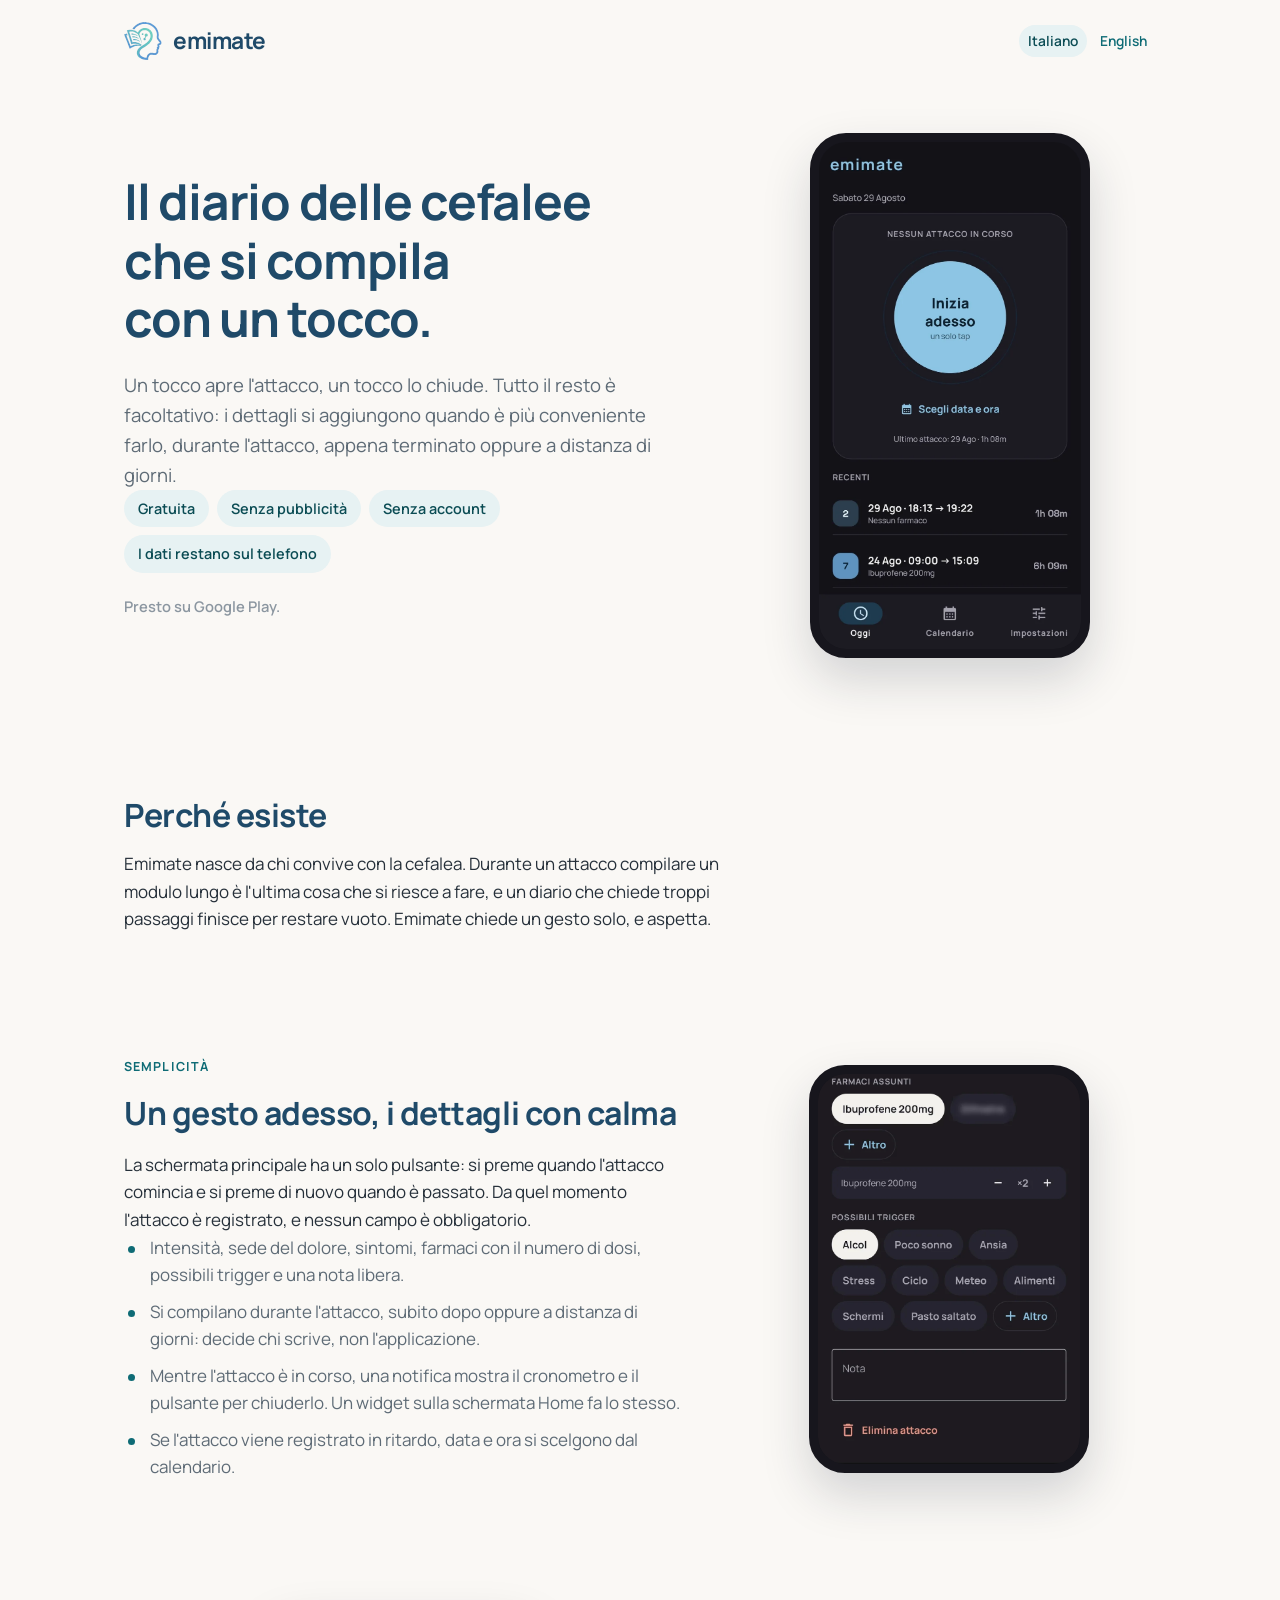
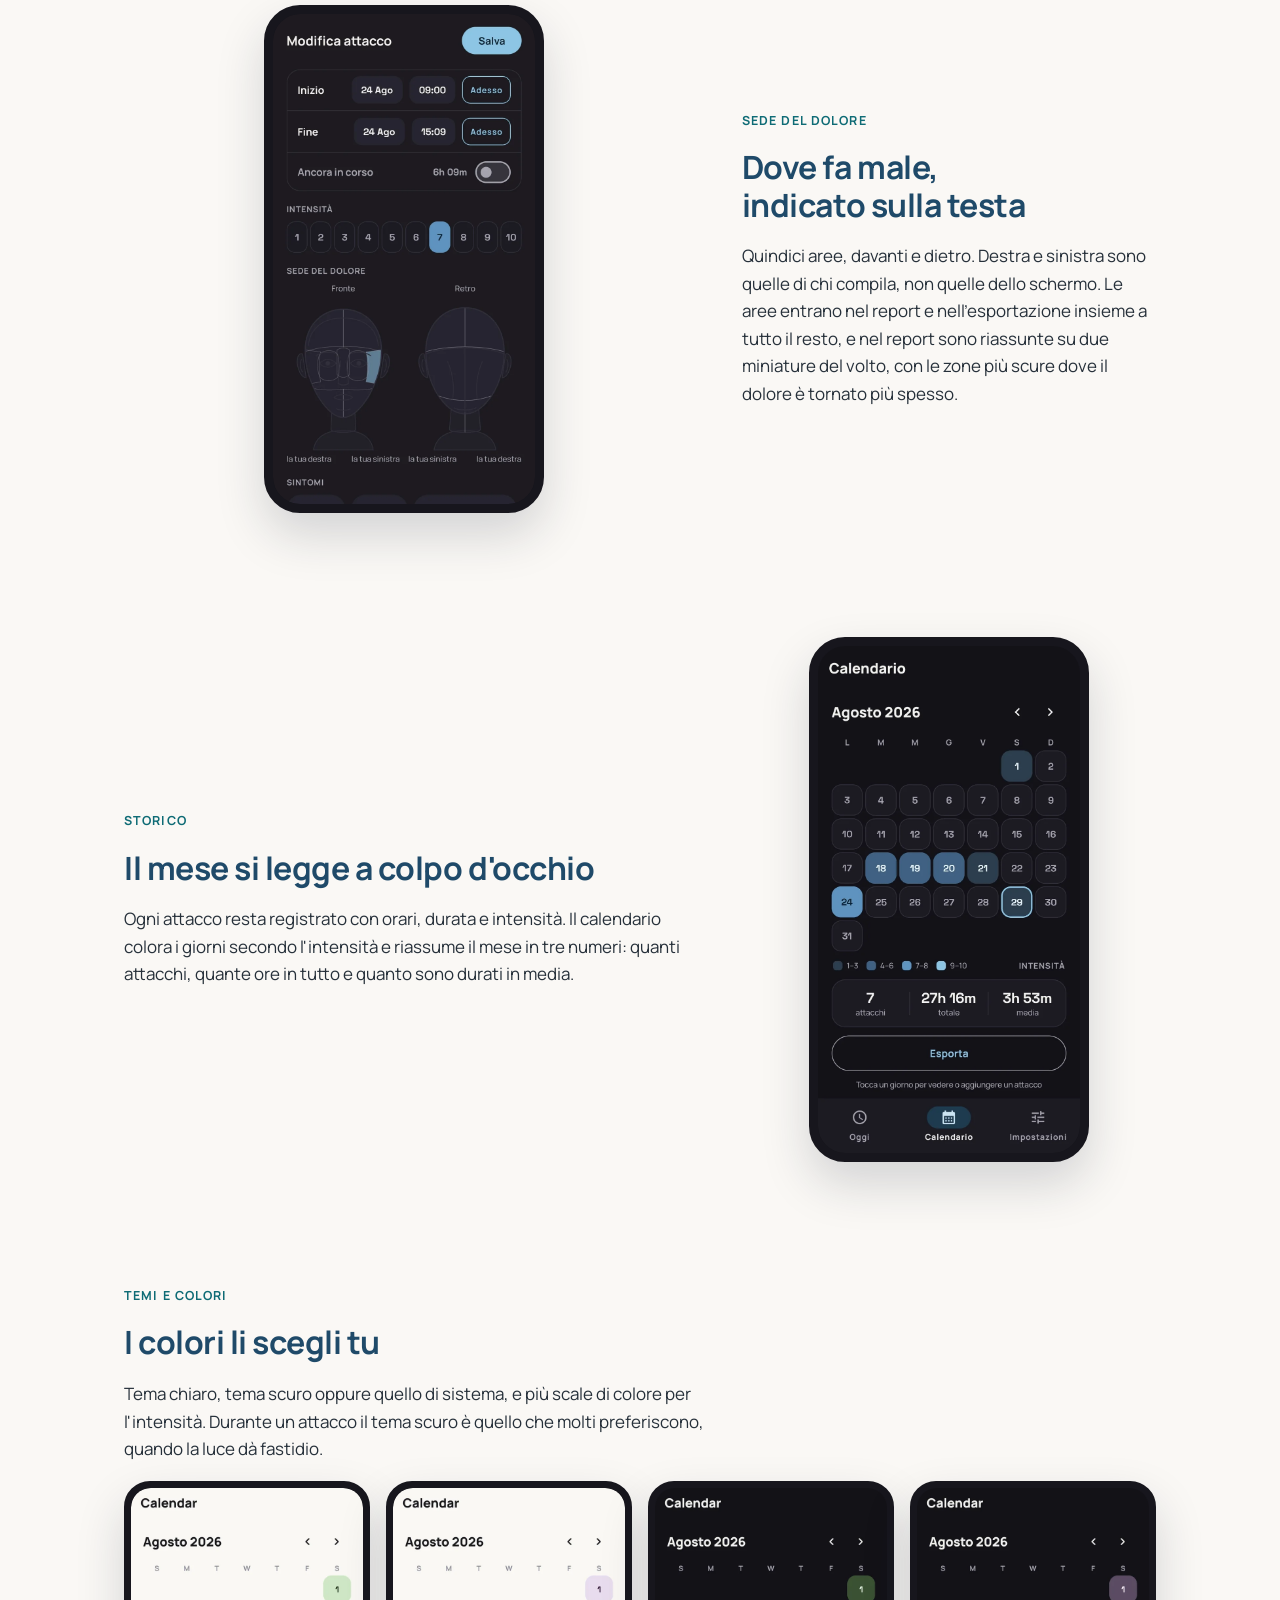
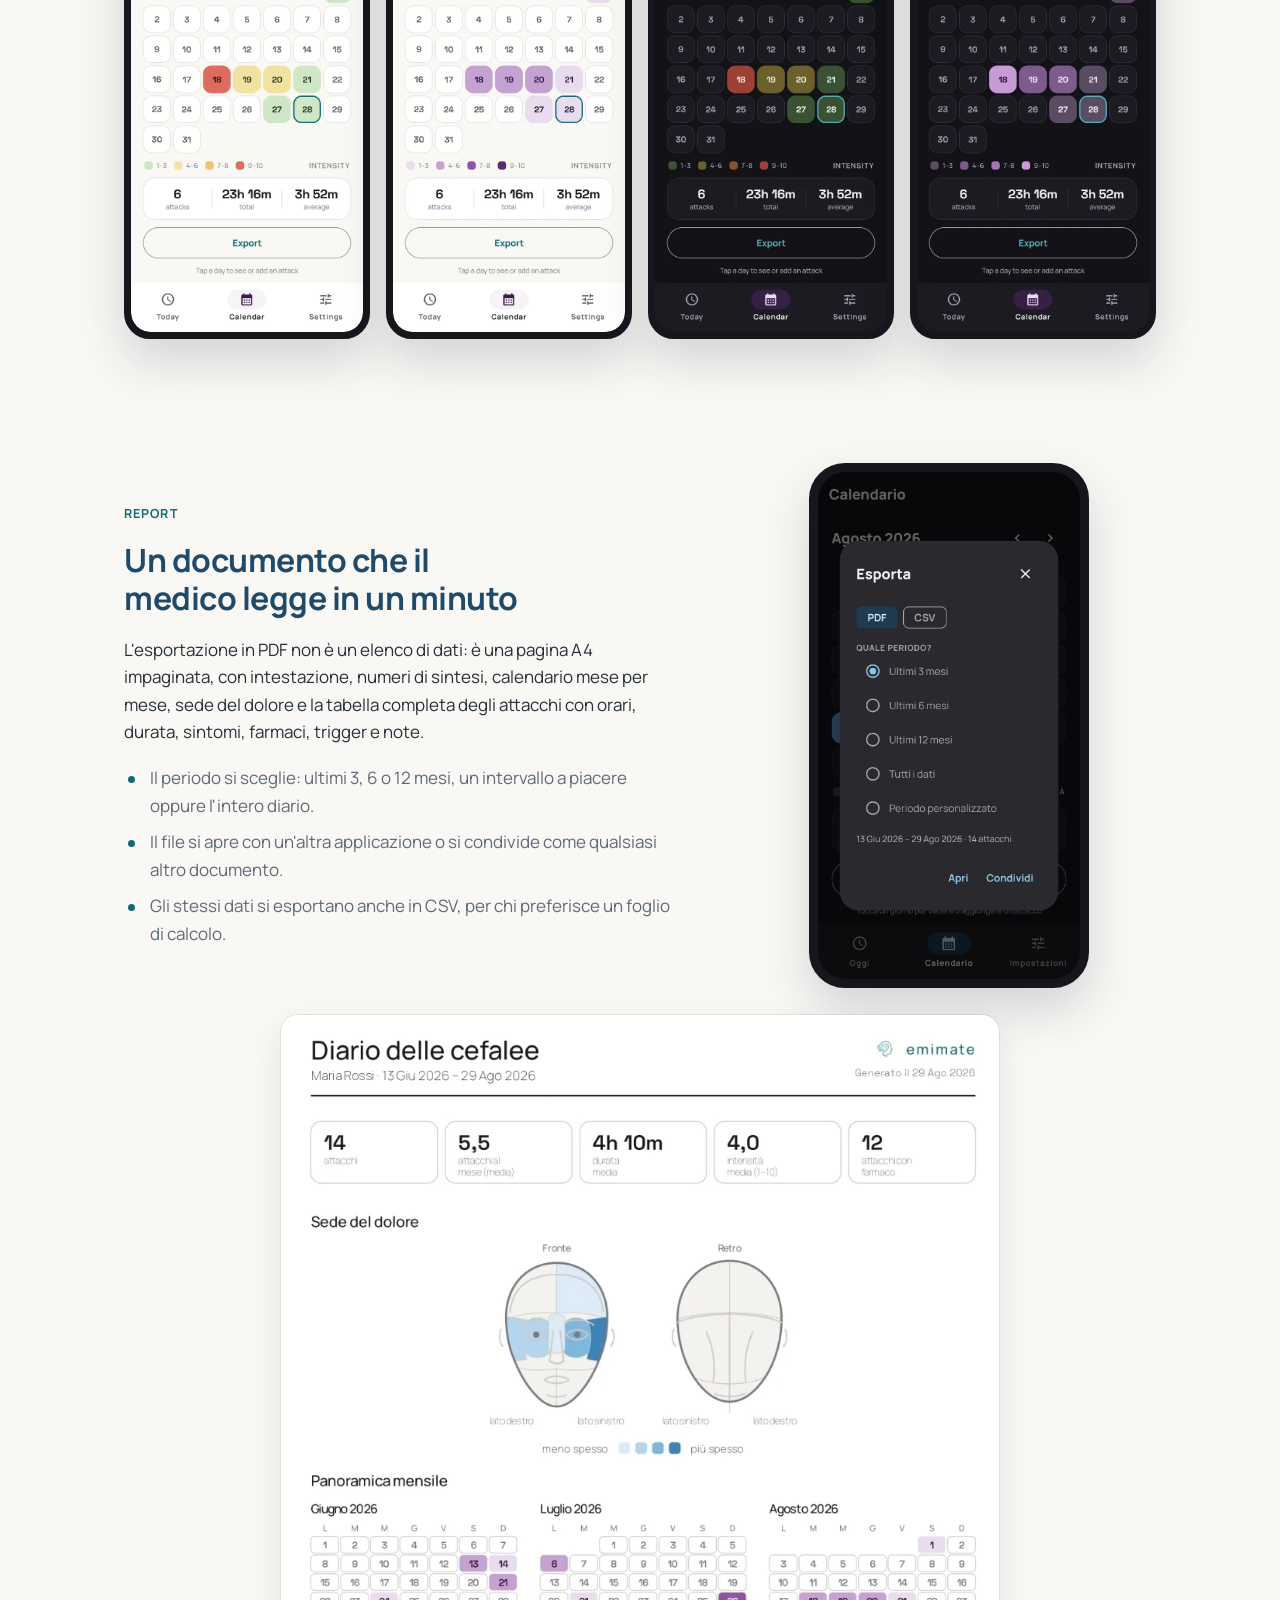
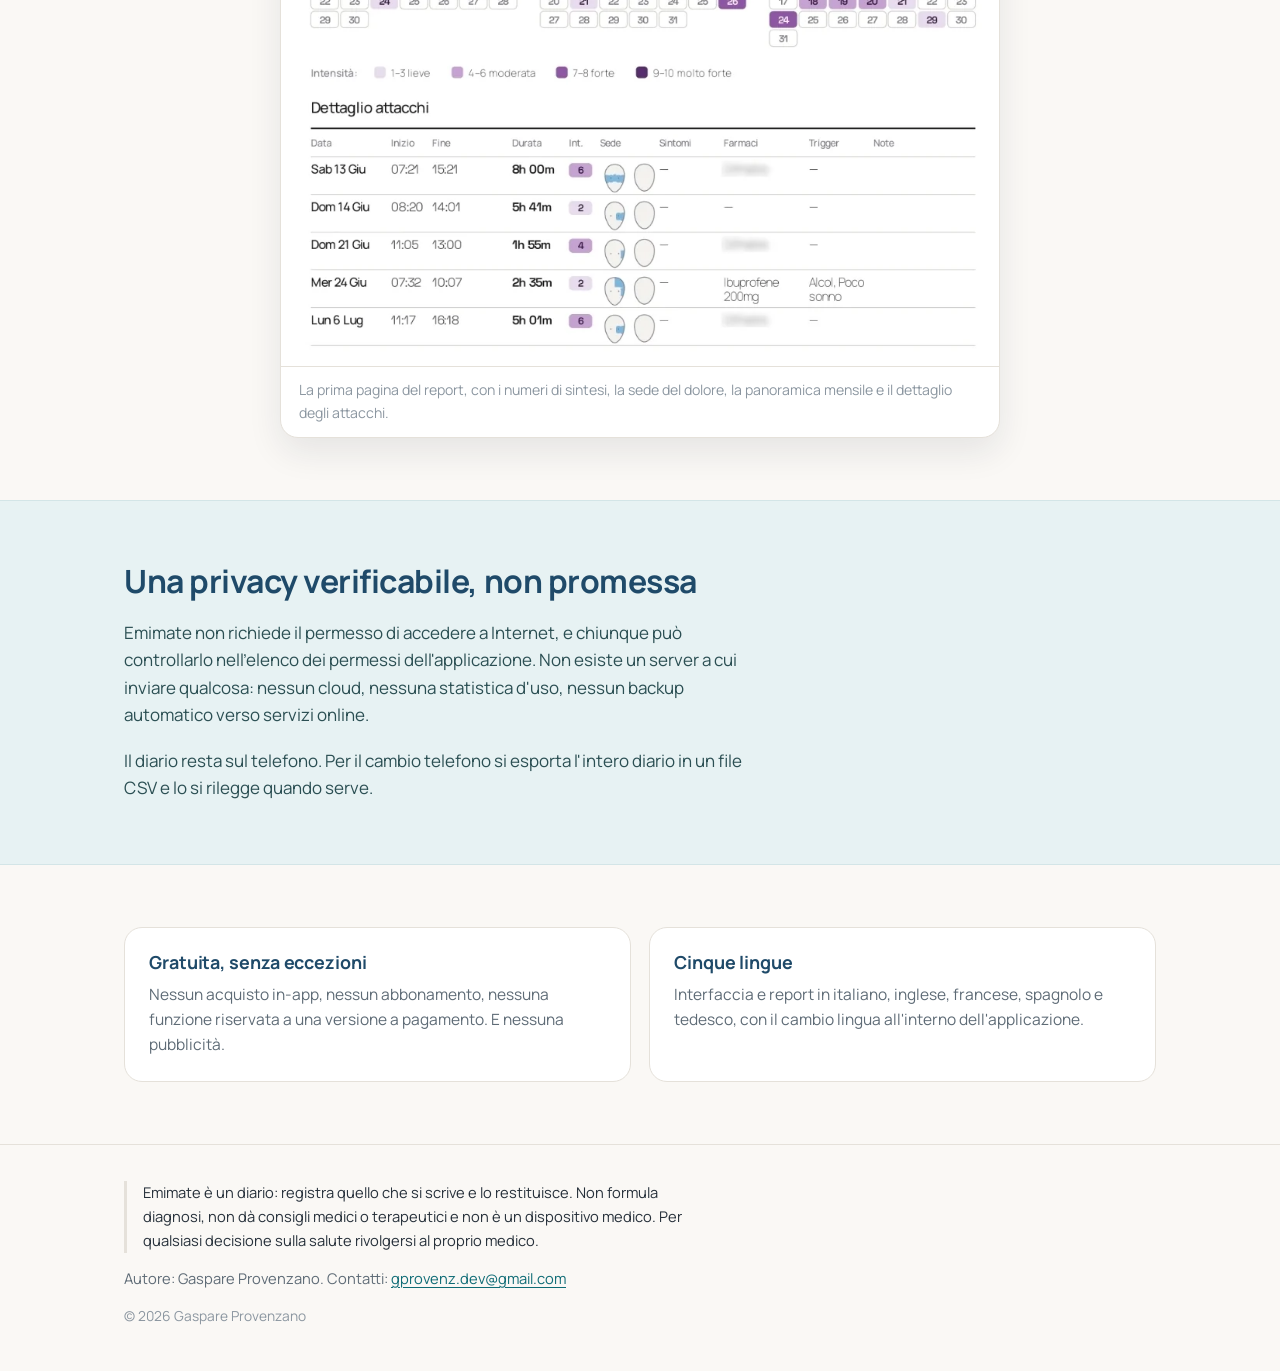
==== commit ba870871: "Show the themes and colours, and the whole report page The page claimed in a card that the themes an" ====
--- a/index.html
+++ b/index.html
@@ -124,6 +124,26 @@
     </div>
   </section>
 
+  <section class="colours">
+    <div class="wrap">
+      <p class="eyebrow">Temi e colori</p>
+      <h2>I colori li scegli tu</h2>
+      <p>Tema chiaro, tema scuro oppure quello di sistema, e più scale di colore per l'intensità.
+        Durante un attacco il tema scuro è quello che molti preferiscono, quando la luce dà
+        fastidio.</p>
+      <div class="gallery">
+        <div class="phone"><img src="assets/screens/chiaro-verderosso.webp" width="640" height="1227" loading="lazy"
+          alt="Il calendario in tema chiaro, con la scala di intensità dal verde al rosso."></div>
+        <div class="phone"><img src="assets/screens/chiaro-viola.webp" width="640" height="1227" loading="lazy"
+          alt="Lo stesso calendario in tema chiaro, con la scala di intensità sui toni del viola."></div>
+        <div class="phone"><img src="assets/screens/scuro-verderosso.webp" width="640" height="1227" loading="lazy"
+          alt="Il calendario in tema scuro, con la scala di intensità dal verde al rosso."></div>
+        <div class="phone"><img src="assets/screens/scuro-viola.webp" width="640" height="1227" loading="lazy"
+          alt="Lo stesso calendario in tema scuro, con la scala di intensità sui toni del viola."></div>
+      </div>
+    </div>
+  </section>
+
   <section class="report">
     <div class="wrap">
       <div class="split">
@@ -148,9 +168,9 @@
         </div>
       </div>
       <figure>
-        <img src="assets/screens/report.webp" width="1400" height="1012" loading="lazy"
-             alt="Una pagina del report PDF: le due miniature del volto con la sede del dolore e la panoramica mensile con i giorni colorati per intensità.">
-        <figcaption>Una pagina del report: sede del dolore e panoramica mensile.</figcaption>
+        <img src="assets/screens/report.webp" width="926" height="1227" loading="lazy"
+             alt="La prima pagina del report PDF: intestazione, cinque numeri di sintesi, la sede del dolore sulle due miniature del volto, la panoramica mensile e la tabella degli attacchi.">
+        <figcaption>La prima pagina del report, con i numeri di sintesi, la sede del dolore, la panoramica mensile e il dettaglio degli attacchi.</figcaption>
       </figure>
     </div>
   </section>
@@ -173,12 +193,6 @@
           <h3>Gratuita, senza eccezioni</h3>
           <p>Nessun acquisto in-app, nessun abbonamento, nessuna funzione riservata a una
             versione a pagamento. E nessuna pubblicità.</p>
-        </article>
-        <article class="card">
-          <h3>Chiara o scura, a scelta</h3>
-          <p>Tema chiaro, tema scuro oppure quello di sistema, con più combinazioni di colore. Il tema
-            scuro è quello che molti preferiscono durante un attacco, quando la luce dà
-            fastidio.</p>
         </article>
         <article class="card">
           <h3>Cinque lingue</h3>
--- a/assets/style.css
+++ b/assets/style.css
@@ -311,7 +311,9 @@
 }
 
 .report figure {
-  margin: 0;
+  margin-inline: auto;
+  margin-block: 0;
+  max-width: 720px;
   border: 1px solid var(--line);
   border-radius: var(--radius);
   overflow: hidden;
@@ -326,6 +328,30 @@
   border-top: 1px solid var(--line);
 }
 
+/* Colour gallery --------------------------------------------------------- */
+
+.colours .wrap > * + * {
+  margin-top: 18px;
+}
+
+.gallery {
+  display: grid;
+  gap: 16px;
+  grid-template-columns: repeat(2, 1fr);
+  margin-top: 30px;
+}
+
+/* The frames shrink to the cell: the shared .phone width would overflow four across. */
+.gallery .phone {
+  width: 100%;
+  border-width: 7px;
+  border-radius: 26px;
+}
+
+.gallery .phone img {
+  border-radius: 20px;
+}
+
 /* Privacy band ------------------------------------------------------------ */
 
 .band {
@@ -409,7 +435,11 @@
   }
 
   .cards {
-    grid-template-columns: repeat(3, 1fr);
+    grid-template-columns: repeat(auto-fit, minmax(240px, 1fr));
+  }
+
+  .gallery {
+    grid-template-columns: repeat(4, 1fr);
   }
 }
 
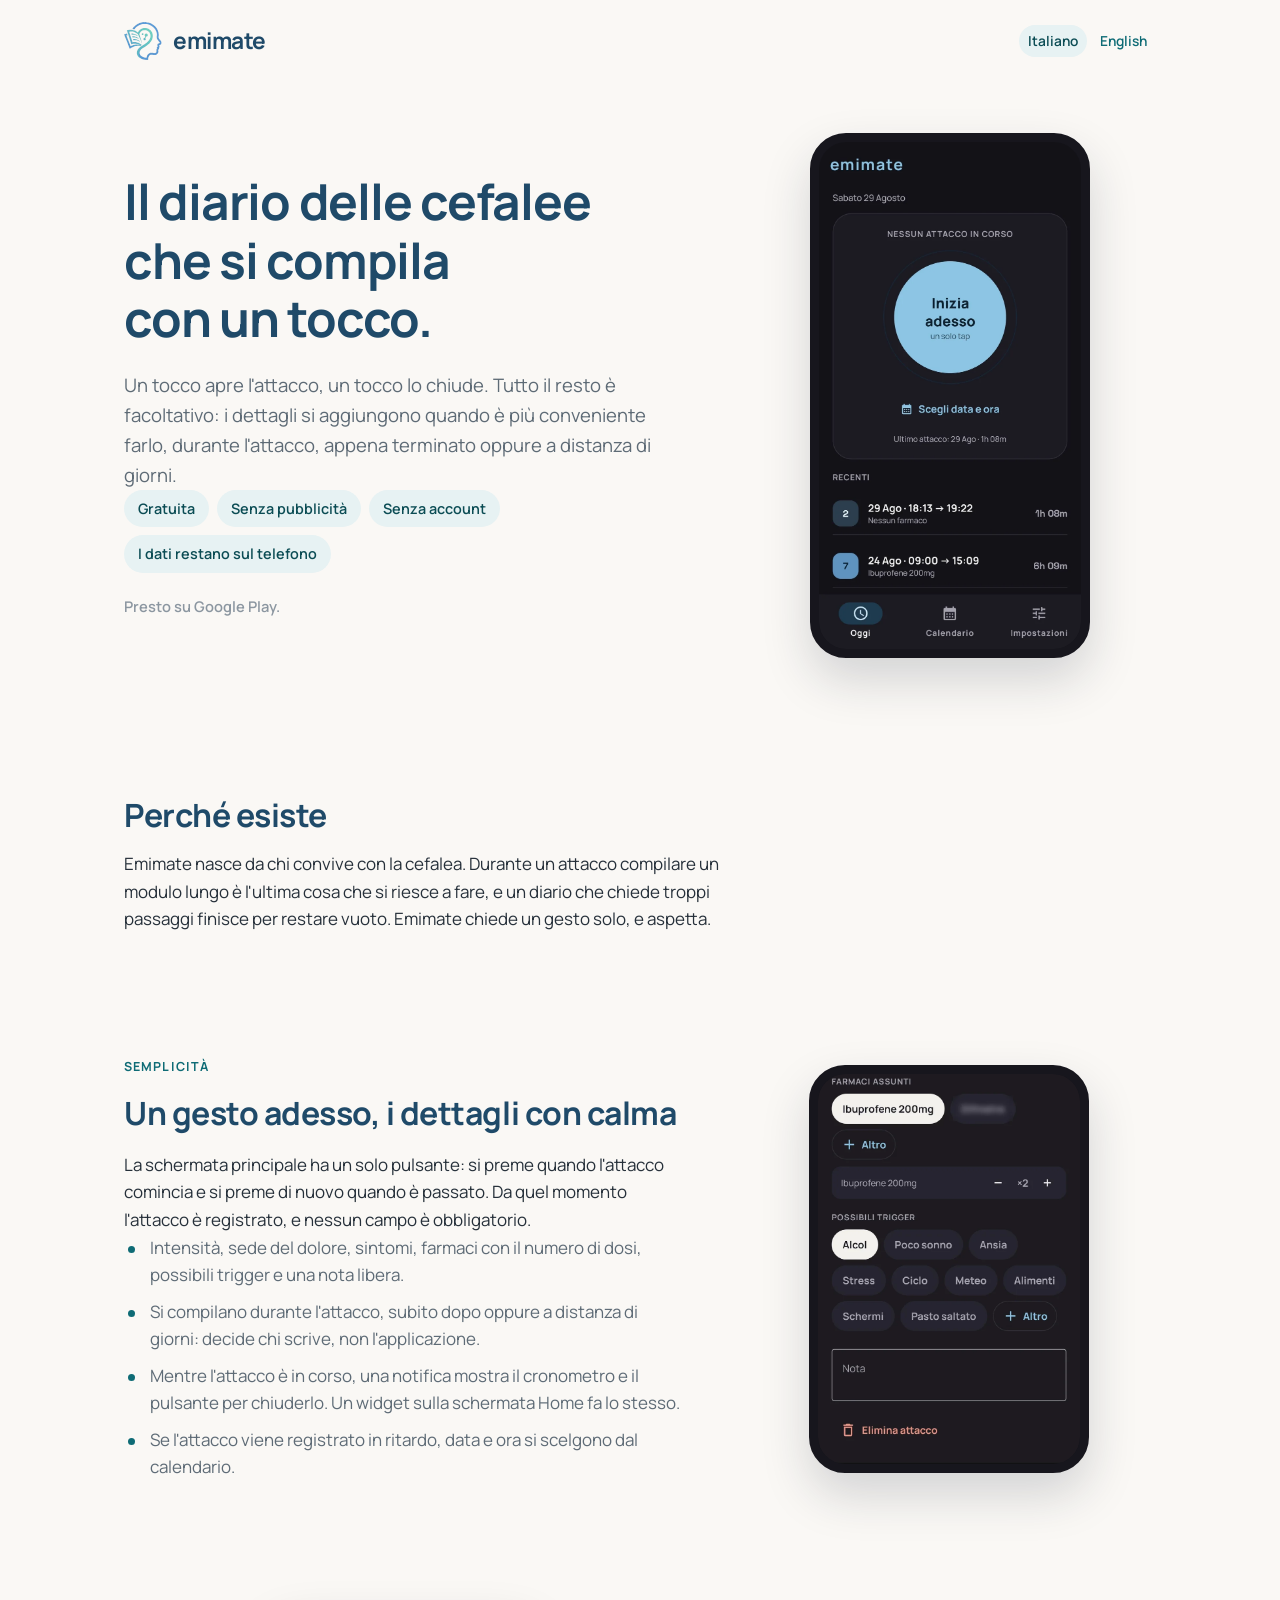
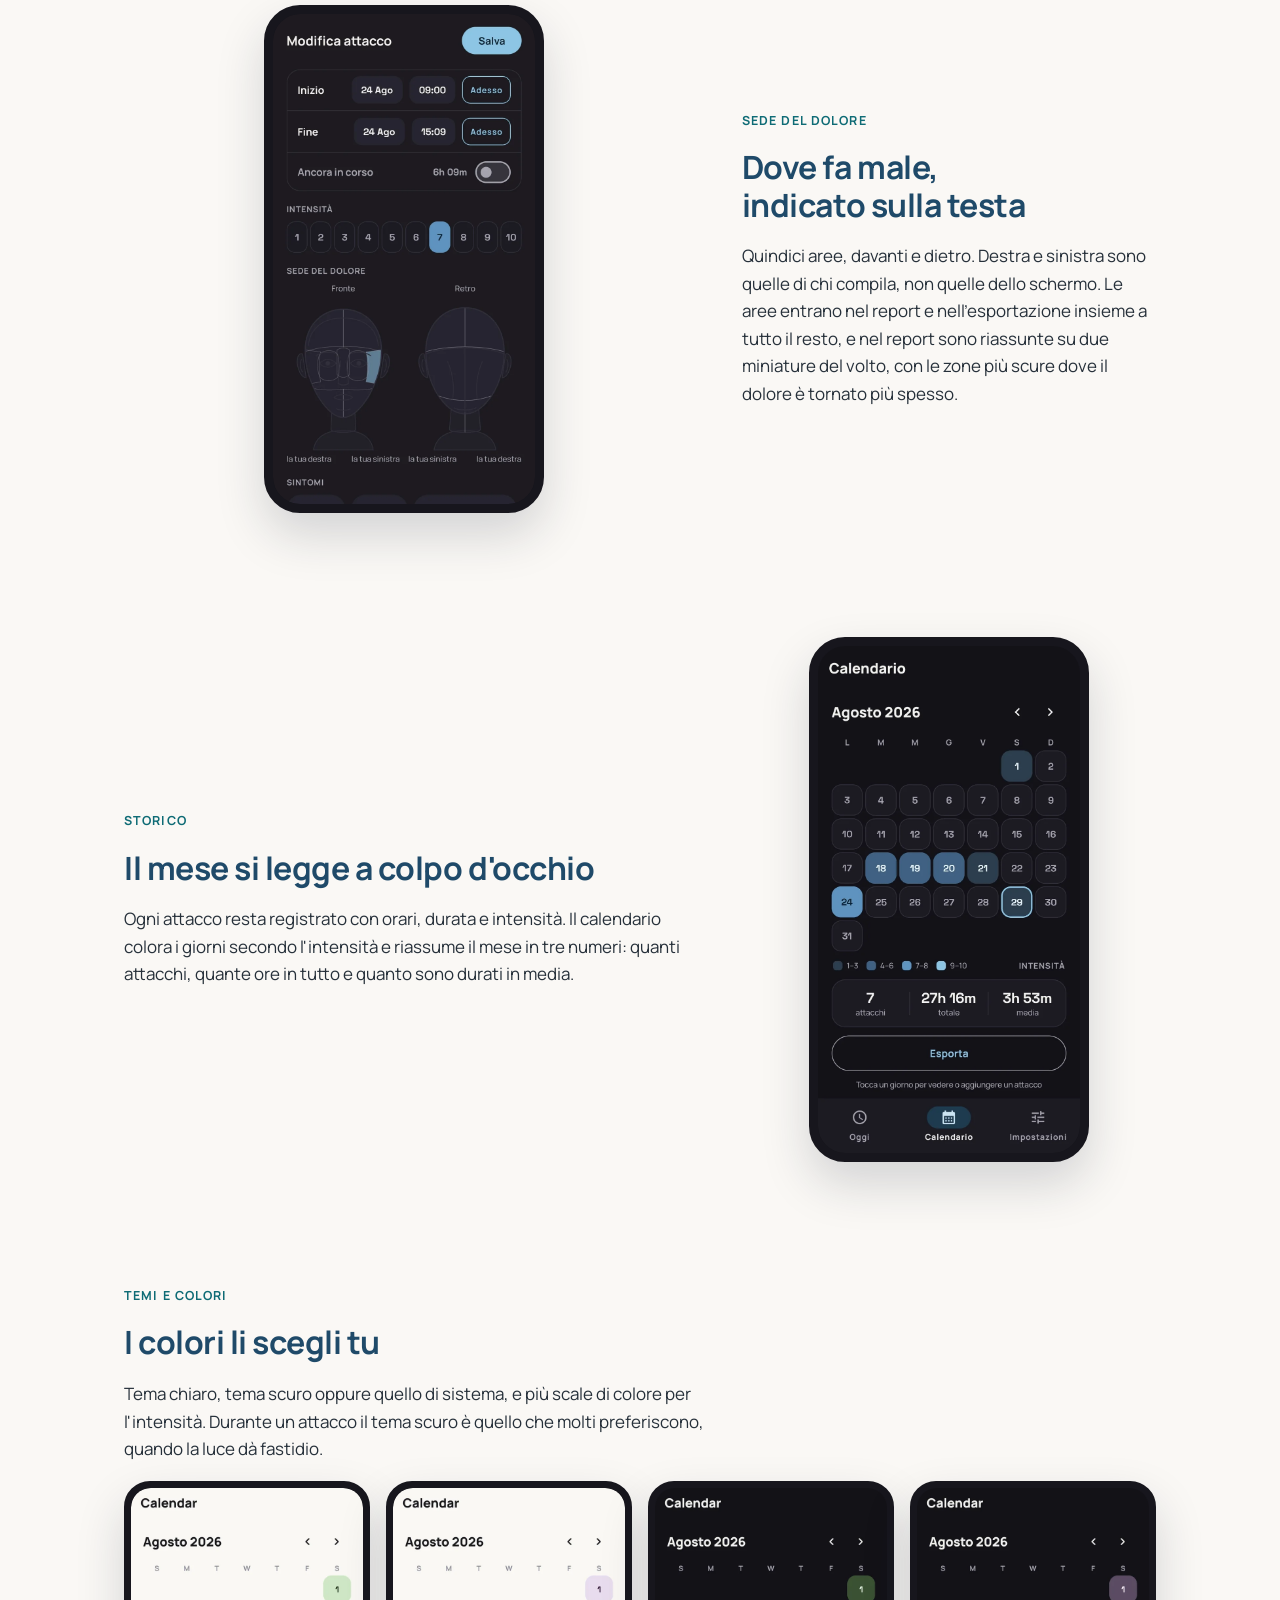
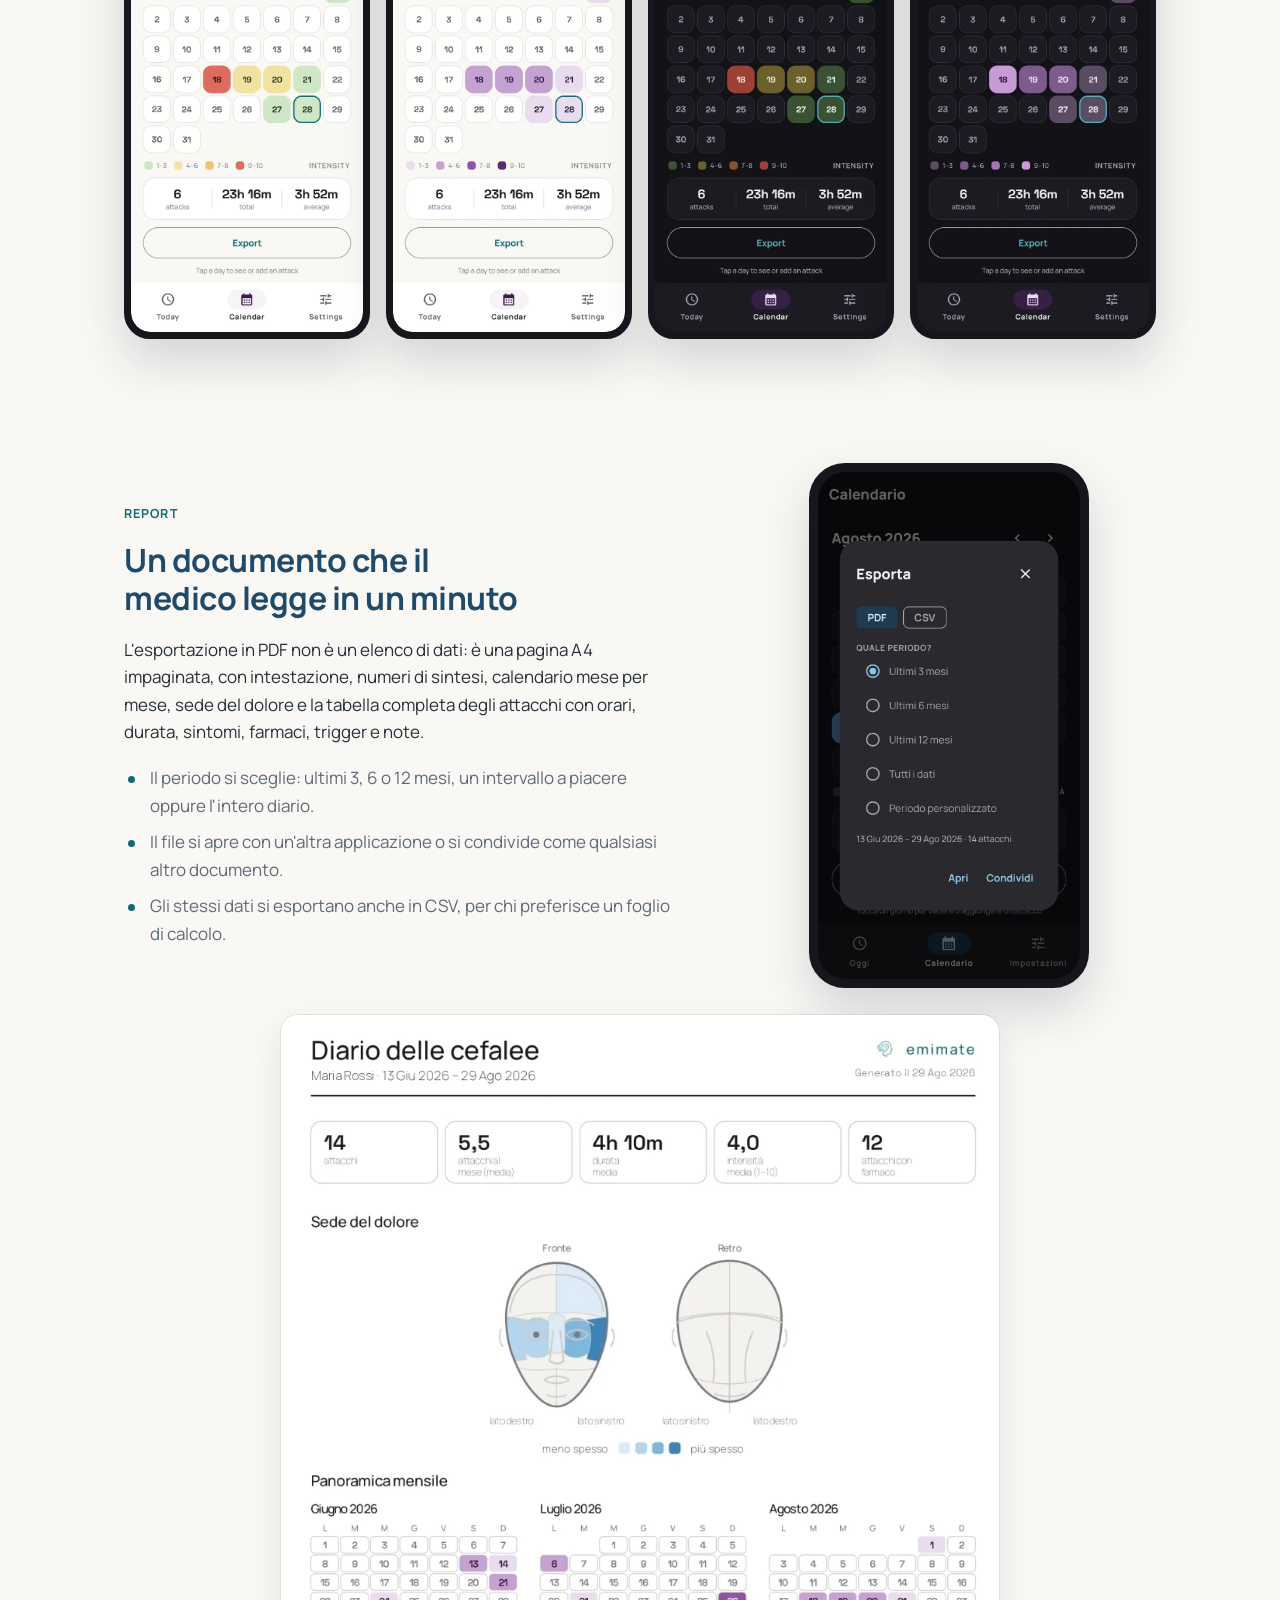
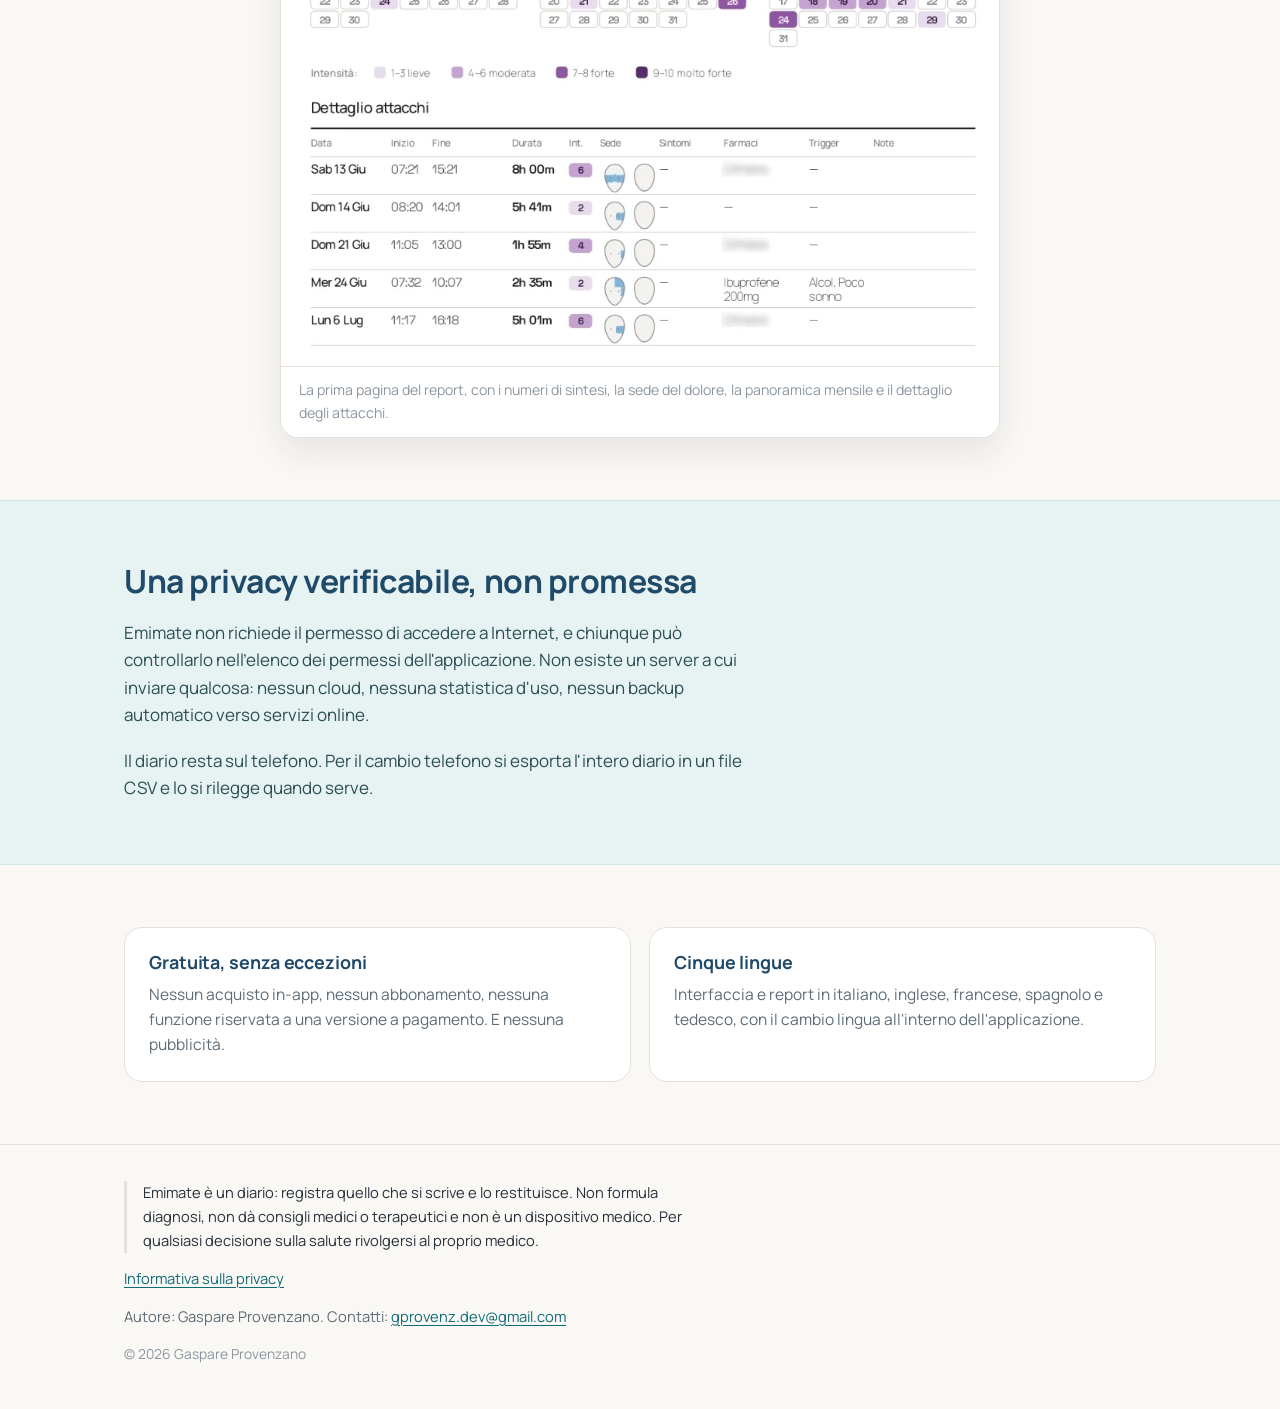
==== commit 664f61d7: "Link the privacy policy from both footers Each language points at its own half of the policy: the It" ====
--- a/index.html
+++ b/index.html
@@ -210,6 +210,7 @@
     <p class="disclaimer">Emimate è un diario: registra quello che si scrive e lo restituisce.
       Non formula diagnosi, non dà consigli medici o terapeutici e non è un dispositivo medico. Per
       qualsiasi decisione sulla salute rivolgersi al proprio medico.</p>
+    <p><a href="privacy.html#it">Informativa sulla privacy</a></p>
     <p>Autore: Gaspare Provenzano. Contatti:
       <a href="mailto:gprovenz.dev@gmail.com">gprovenz.dev@gmail.com</a></p>
     <p class="copyright">© 2026 Gaspare Provenzano</p>
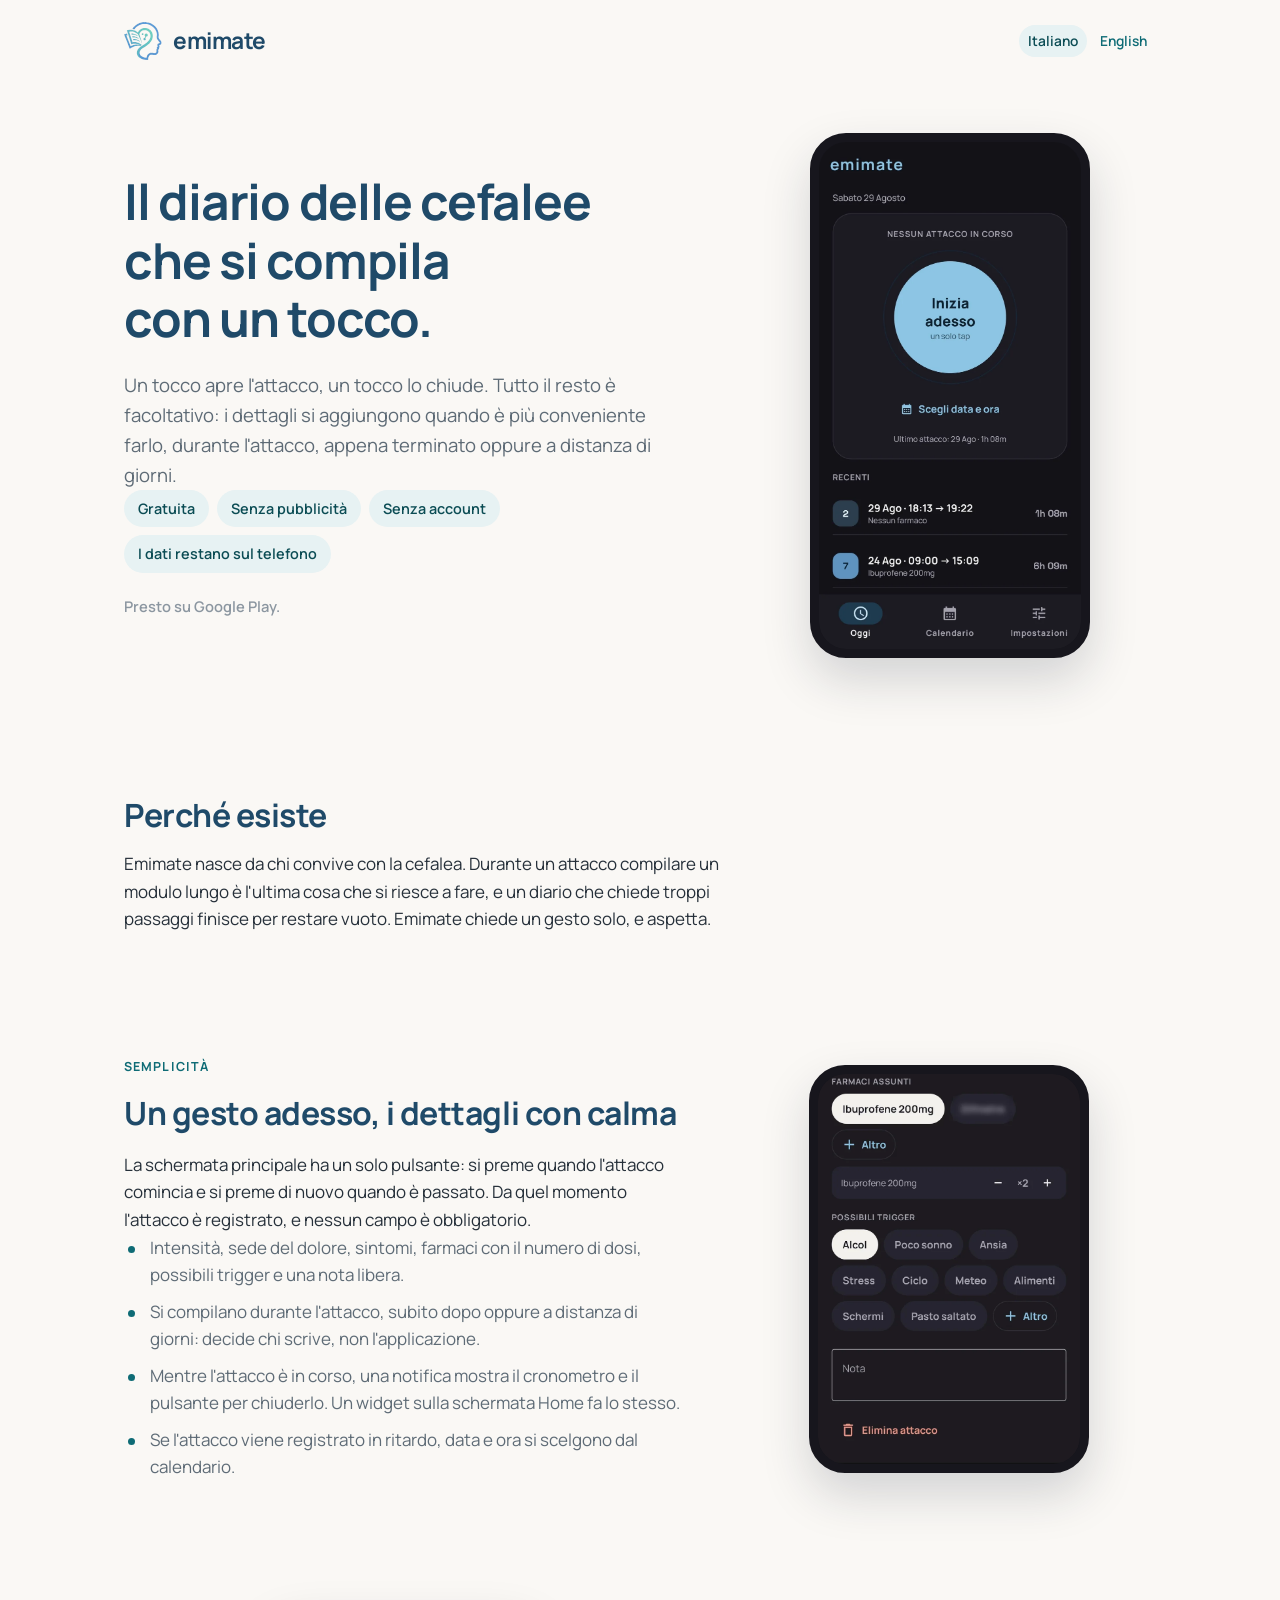
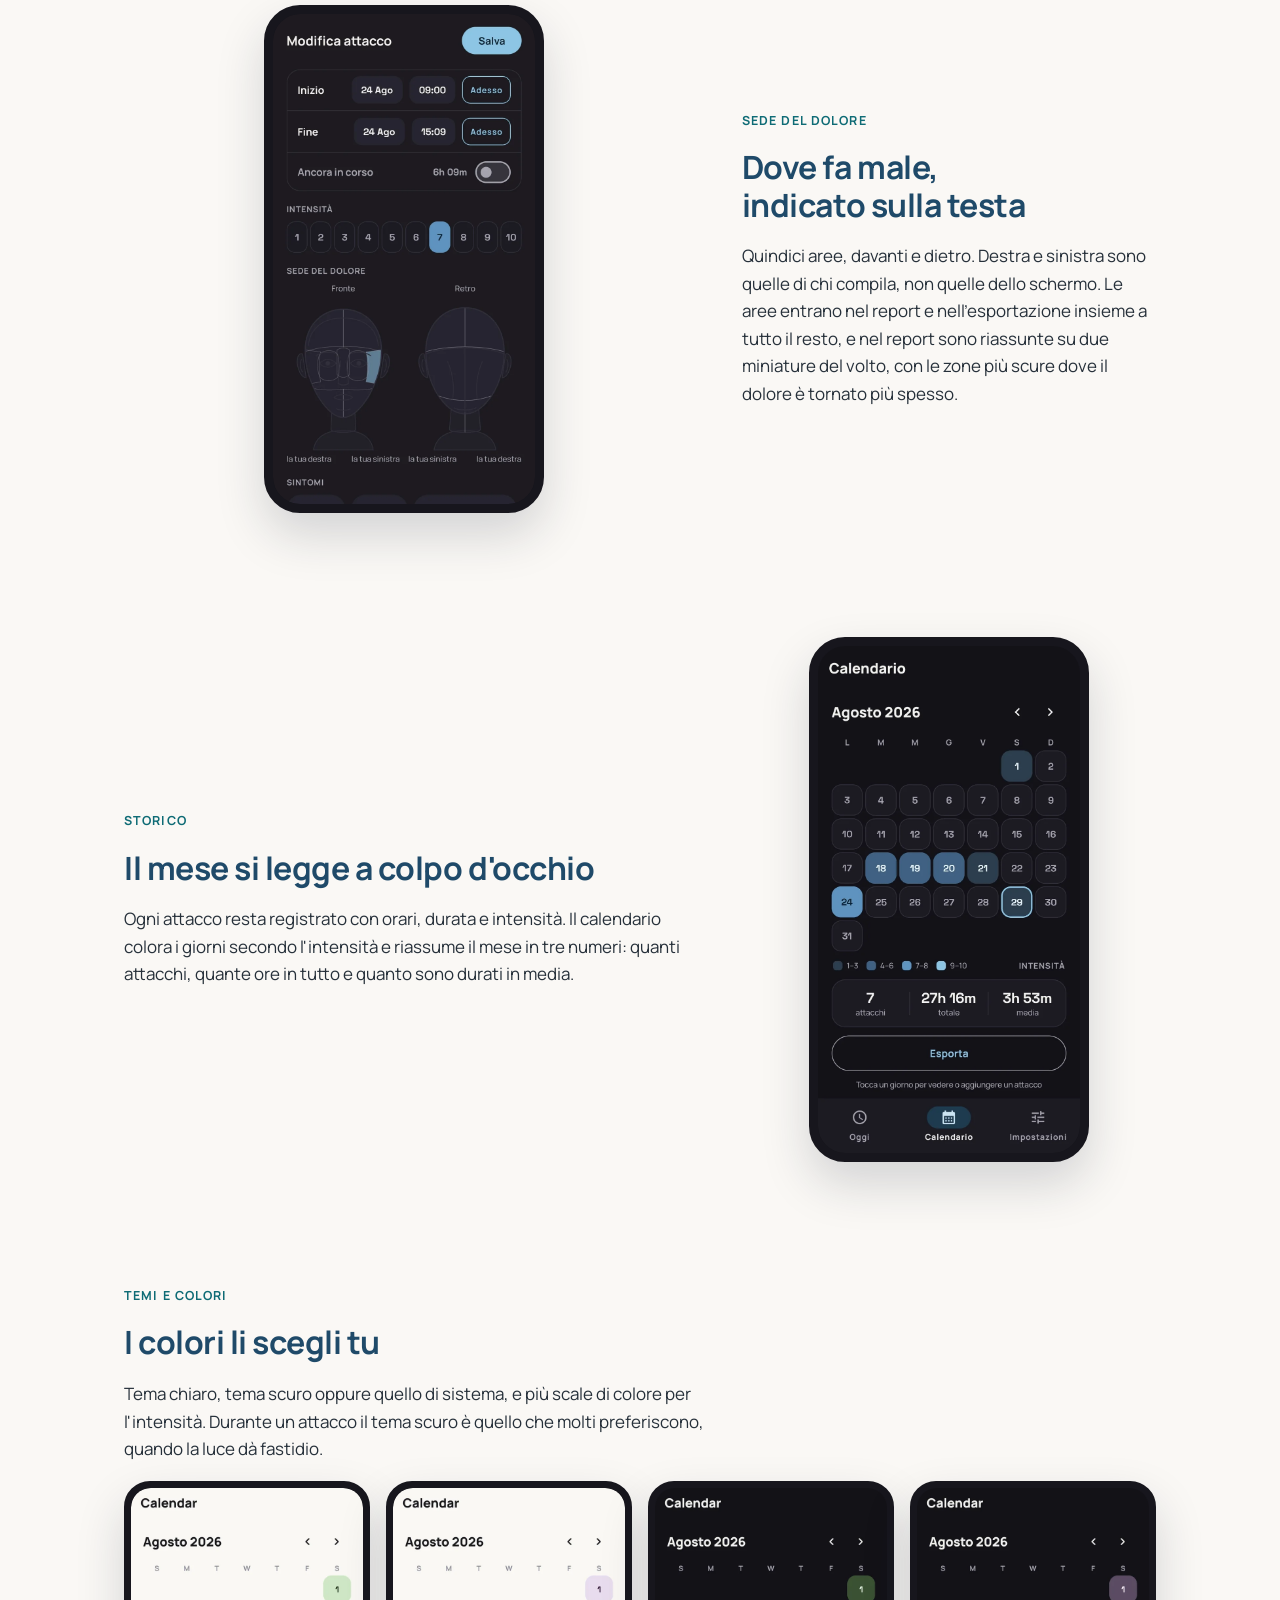
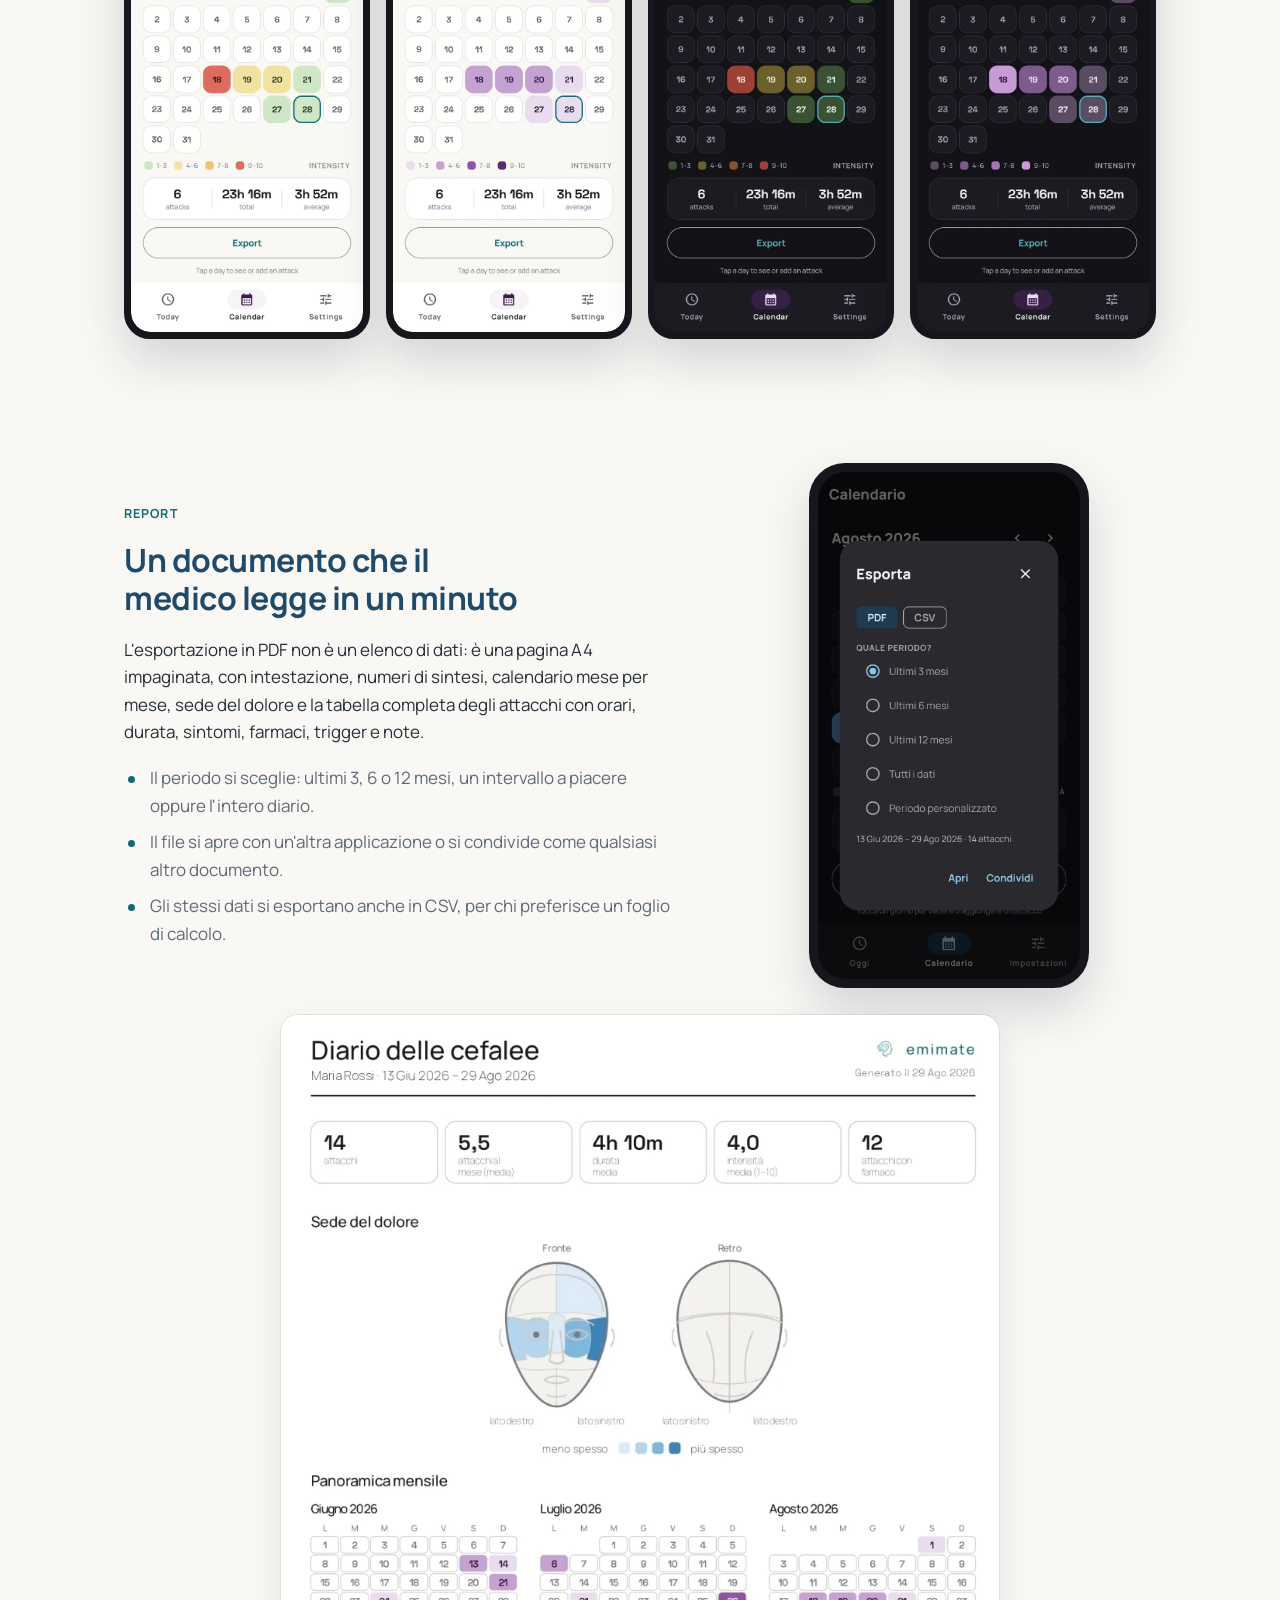
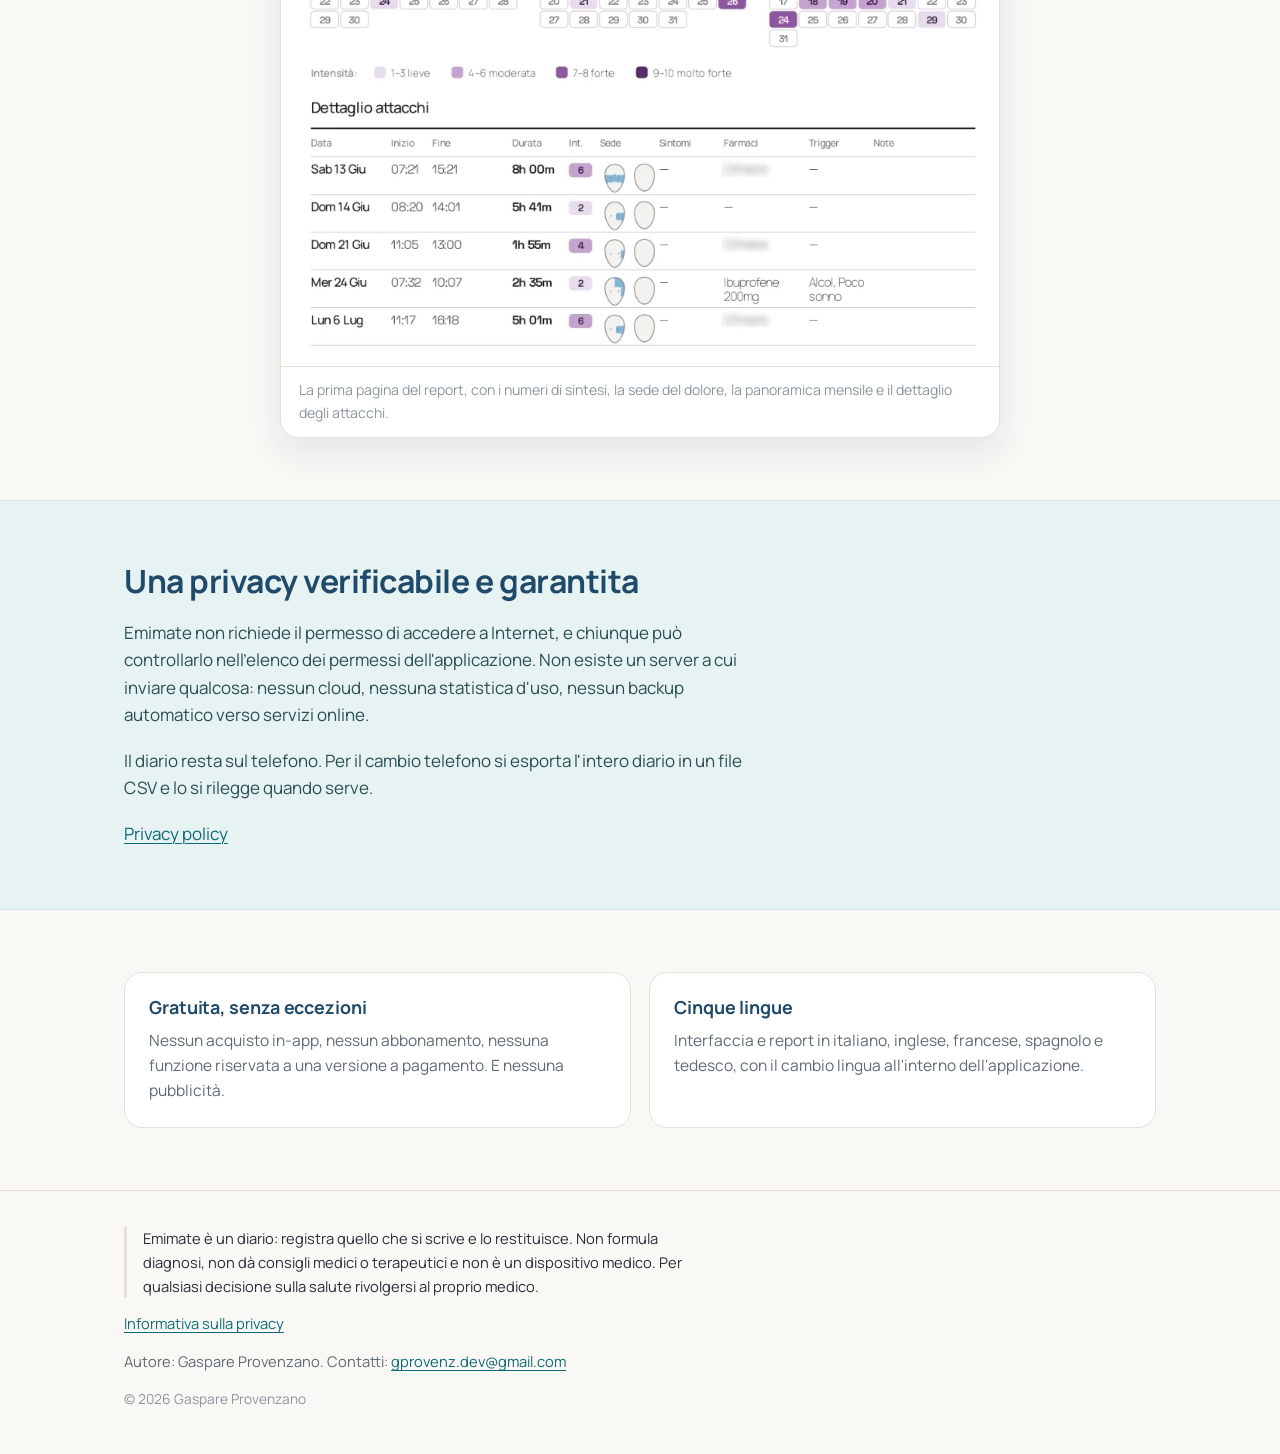
==== commit d7601c82: "minor fixes" ====
--- a/index.html
+++ b/index.html
@@ -177,12 +177,13 @@
 
   <section class="band">
     <div class="wrap">
-      <h2>Una privacy verificabile, non promessa</h2>
+      <h2>Una privacy verificabile e garantita</h2>
       <p>Emimate non richiede il permesso di accedere a Internet, e chiunque può controllarlo
         nell'elenco dei permessi dell'applicazione. Non esiste un server a cui inviare qualcosa:
         nessun cloud, nessuna statistica d'uso, nessun backup automatico verso servizi online.</p>
       <p>Il diario resta sul telefono. Per il cambio telefono si esporta l'intero diario in un
         file CSV e lo si rilegge quando serve.</p>
+      <p><a href="privacy.html">Privacy policy</a></p>
     </div>
   </section>
 
@@ -210,7 +211,7 @@
     <p class="disclaimer">Emimate è un diario: registra quello che si scrive e lo restituisce.
       Non formula diagnosi, non dà consigli medici o terapeutici e non è un dispositivo medico. Per
       qualsiasi decisione sulla salute rivolgersi al proprio medico.</p>
-    <p><a href="privacy.html#it">Informativa sulla privacy</a></p>
+    <p><a href="privacy.html">Informativa sulla privacy</a></p>
     <p>Autore: Gaspare Provenzano. Contatti:
       <a href="mailto:gprovenz.dev@gmail.com">gprovenz.dev@gmail.com</a></p>
     <p class="copyright">© 2026 Gaspare Provenzano</p>
--- a/assets/style.css
+++ b/assets/style.css
@@ -352,6 +352,98 @@
   border-radius: 20px;
 }
 
+/* Legal pages ------------------------------------------------------------- */
+
+.legal {
+  padding-block: clamp(26px, 4vw, 46px) clamp(40px, 6vw, 70px);
+}
+
+/* A column a legal text can be read down, narrower than the marketing page. */
+.legal .wrap {
+  max-width: 780px;
+}
+
+.legal h1 {
+  font-size: clamp(1.7rem, 1.3rem + 1.6vw, 2.4rem);
+}
+
+.legal .updated {
+  margin-top: 10px;
+  color: var(--faint);
+  font-size: 0.92rem;
+}
+
+.legal .lead {
+  margin-top: 26px;
+  font-size: 1.12rem;
+}
+
+.legal h2 {
+  font-size: 1.24rem;
+  margin-top: 38px;
+}
+
+.legal h2 .num {
+  color: var(--accent);
+  margin-right: 8px;
+}
+
+.legal p,
+.legal ul {
+  margin-top: 14px;
+  max-width: none;
+}
+
+.legal ul {
+  padding-left: 20px;
+}
+
+.legal li + li {
+  margin-top: 6px;
+}
+
+.legal code {
+  background: var(--surface);
+  border: 1px solid var(--line);
+  border-radius: 5px;
+  padding: 1px 5px;
+  font-size: 0.92em;
+}
+
+.legal .note {
+  background: var(--surface);
+  border: 1px solid var(--line);
+  border-radius: var(--radius);
+  padding: 18px 20px;
+  margin-top: 18px;
+}
+
+/* Tables scroll inside their own box rather than widening the page. */
+.legal .scroll {
+  overflow-x: auto;
+  margin-top: 16px;
+}
+
+.legal table {
+  border-collapse: collapse;
+  width: 100%;
+  font-size: 0.94rem;
+}
+
+.legal th,
+.legal td {
+  text-align: left;
+  vertical-align: top;
+  padding: 9px 12px;
+  border: 1px solid var(--line);
+}
+
+.legal th {
+  background: var(--surface);
+  font-weight: 700;
+  color: var(--ink);
+}
+
 /* Privacy band ------------------------------------------------------------ */
 
 .band {
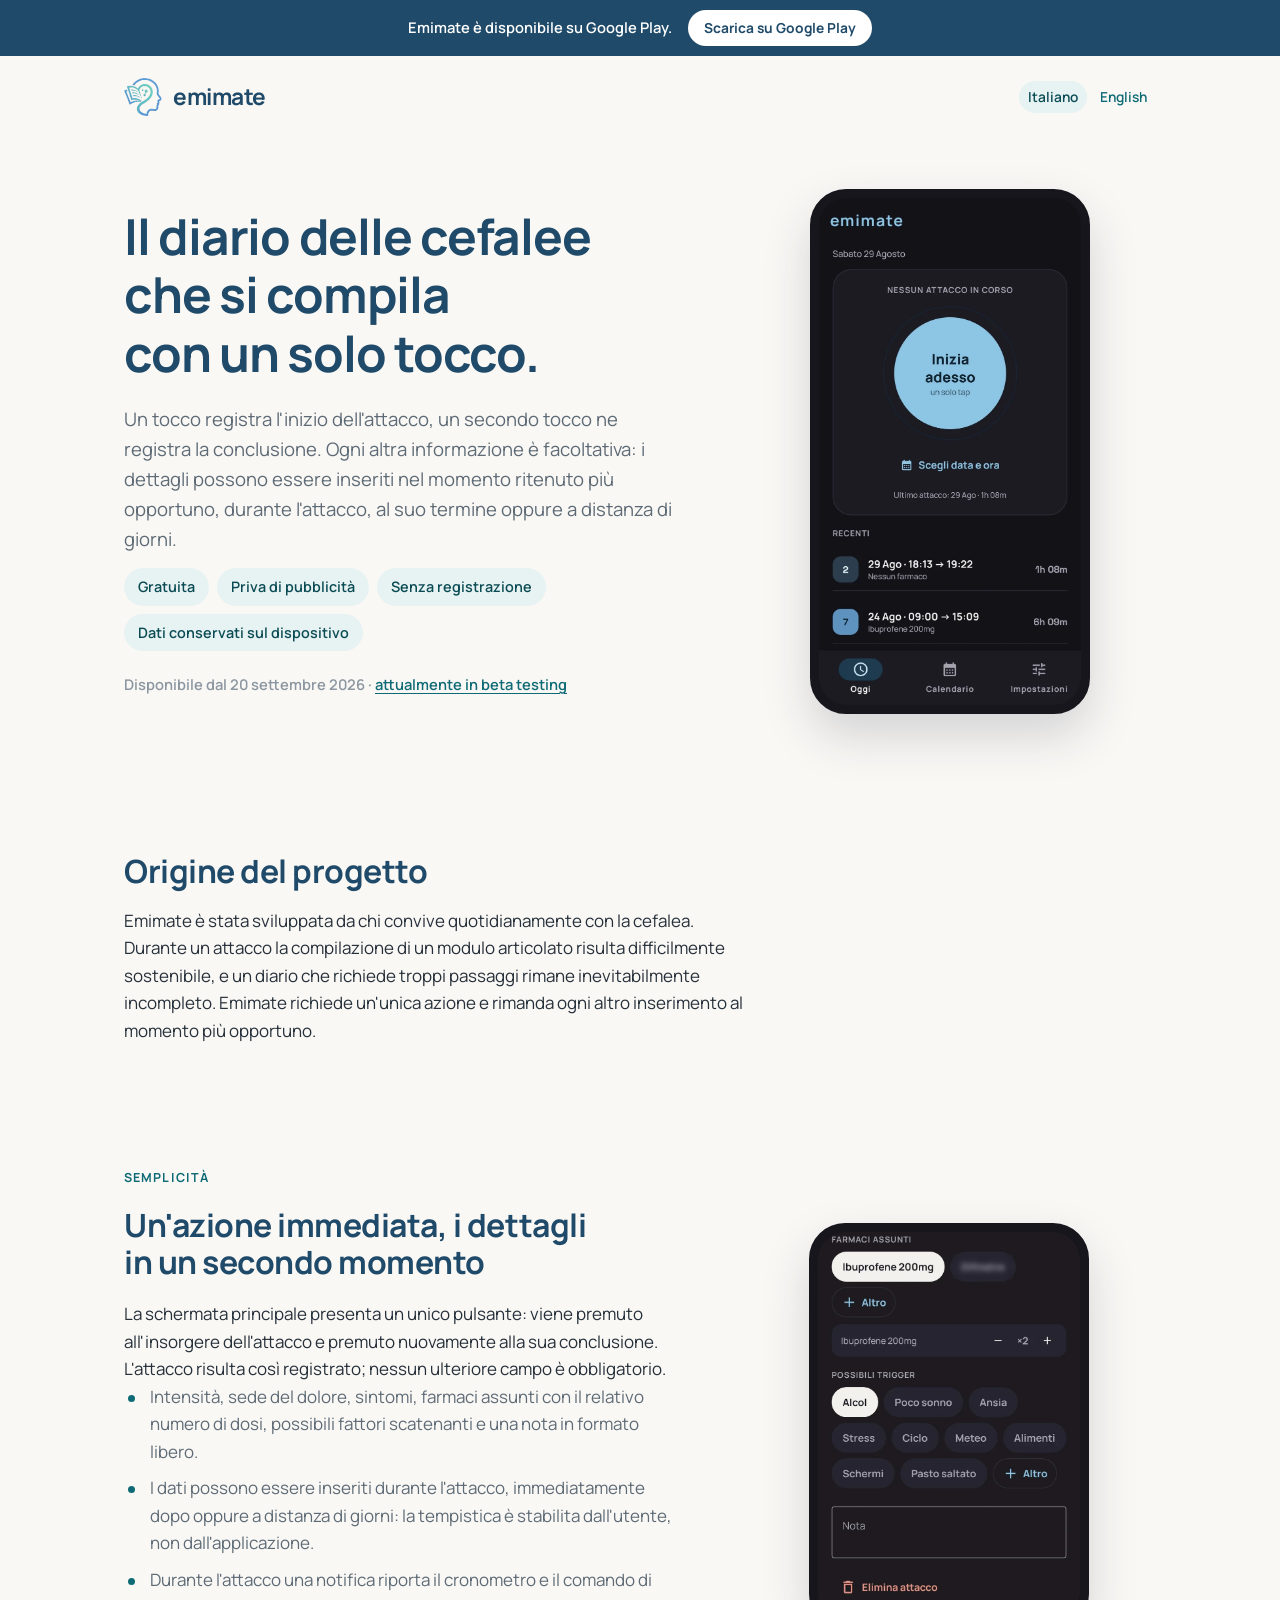
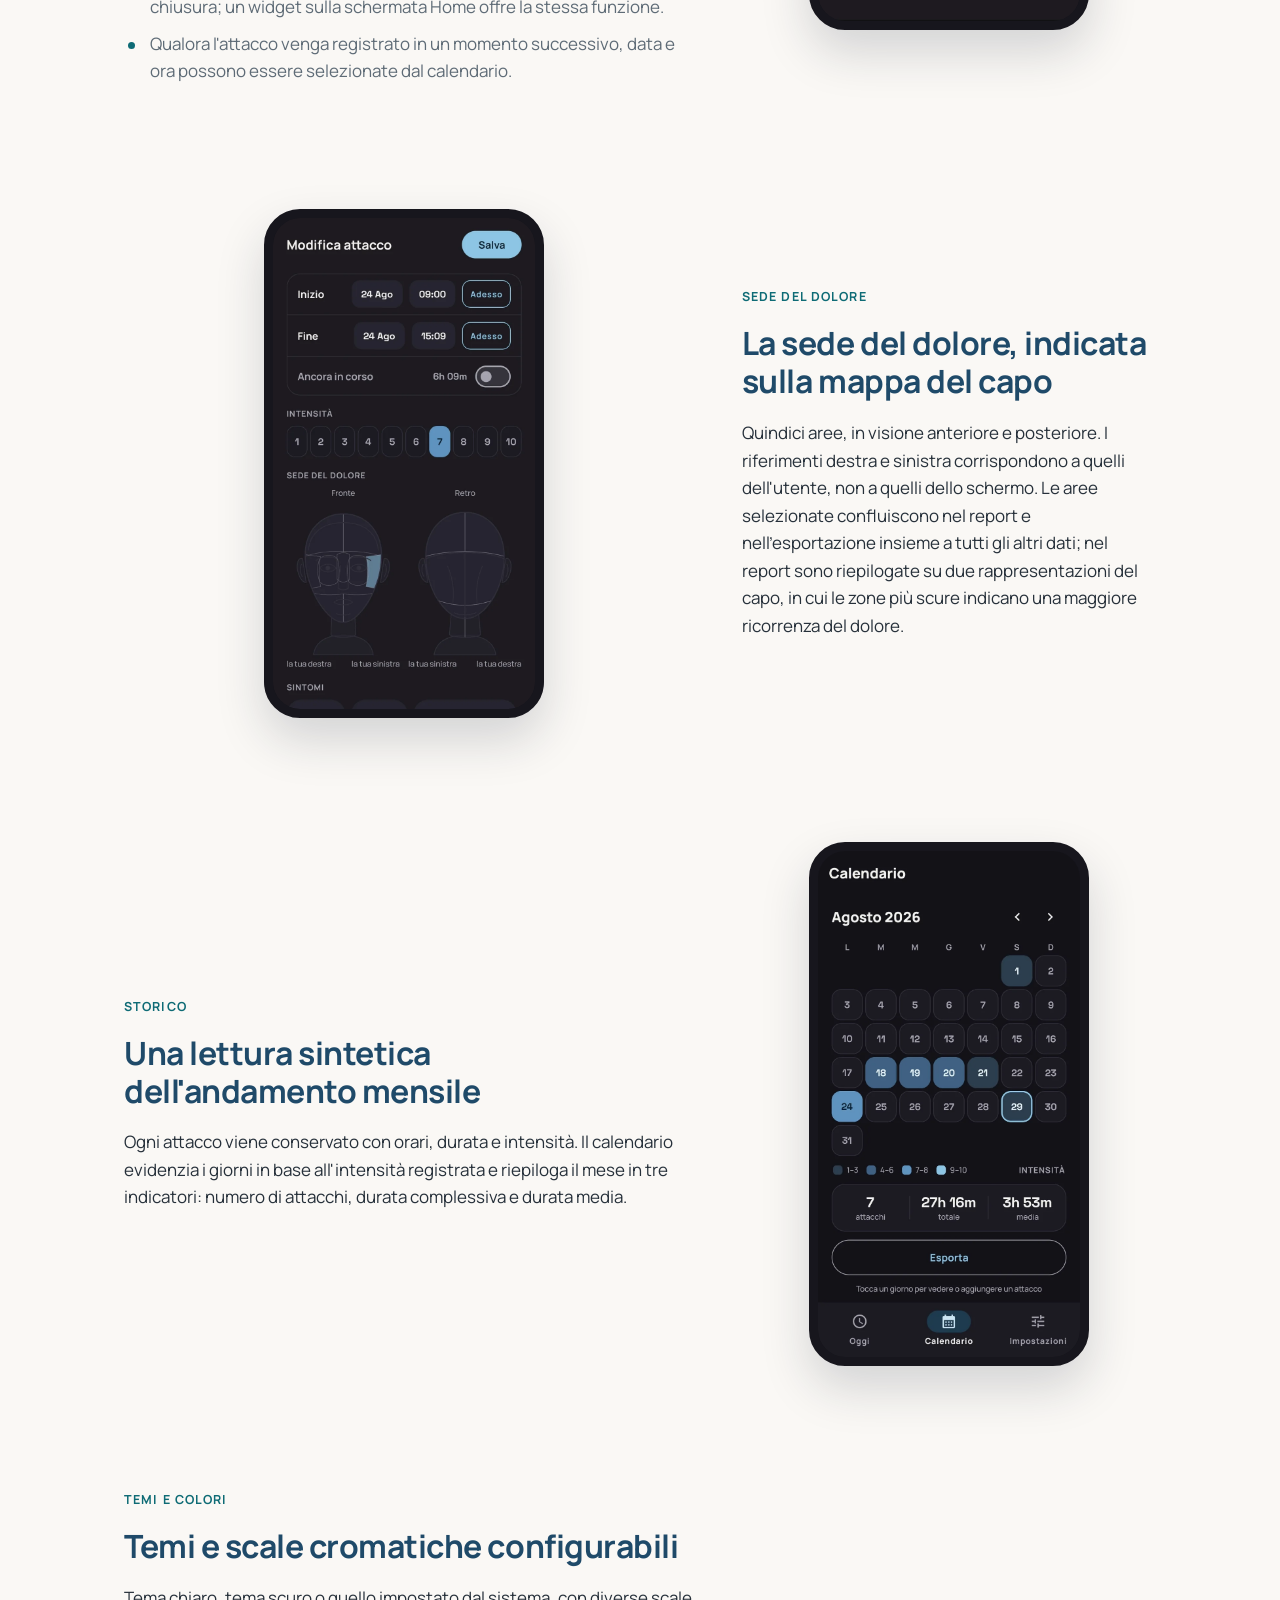
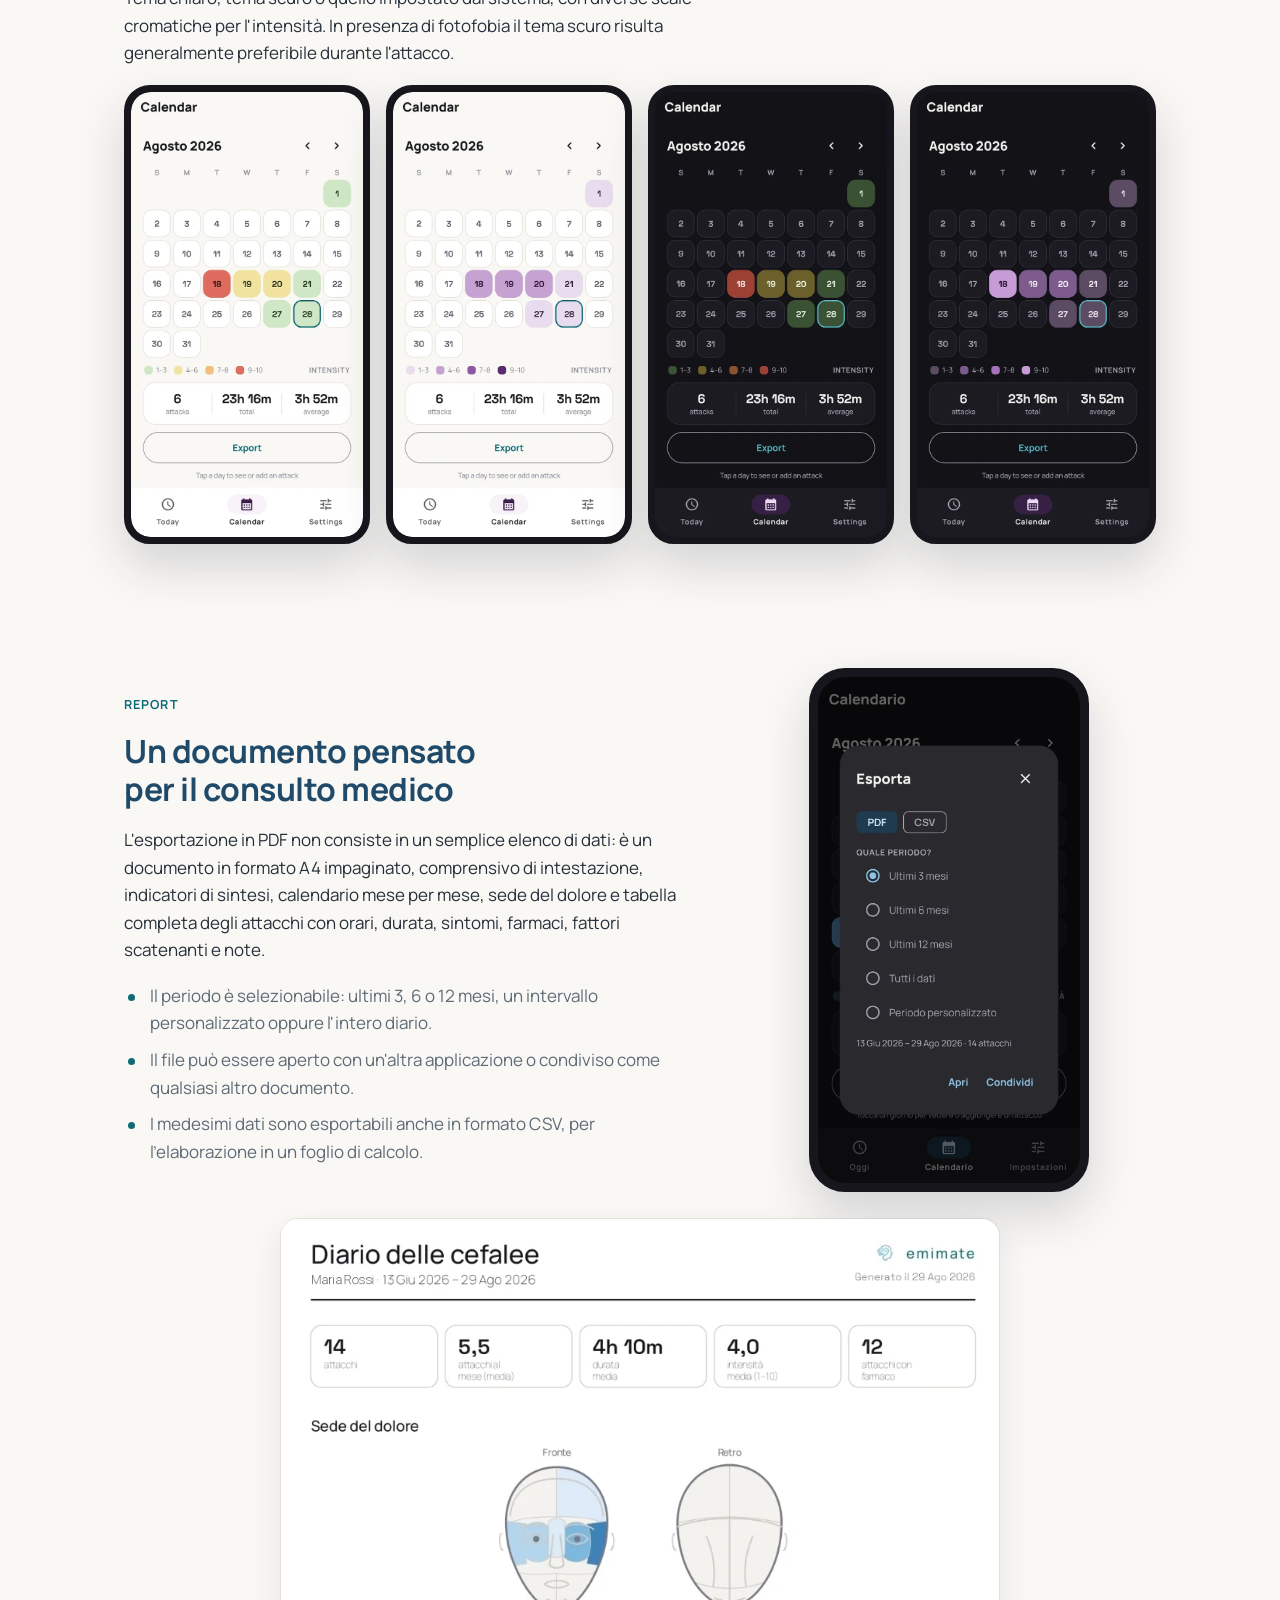
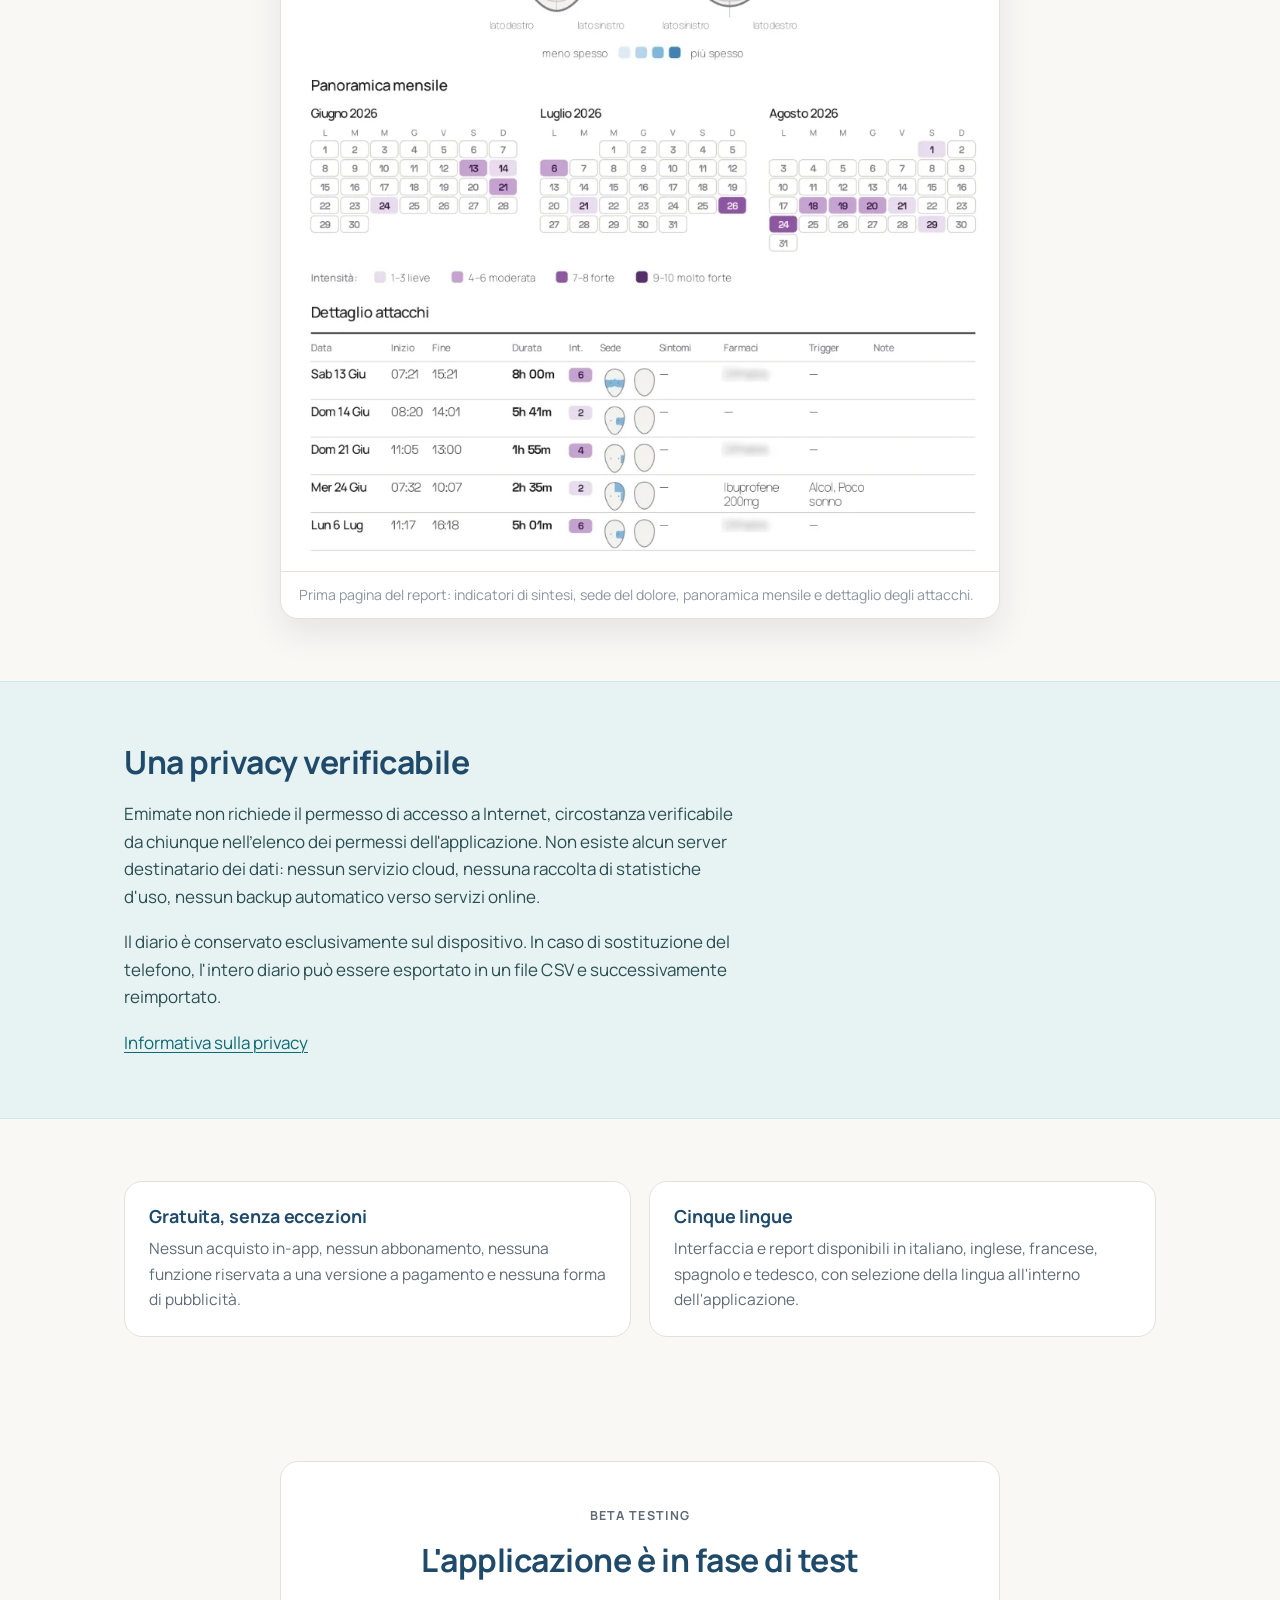
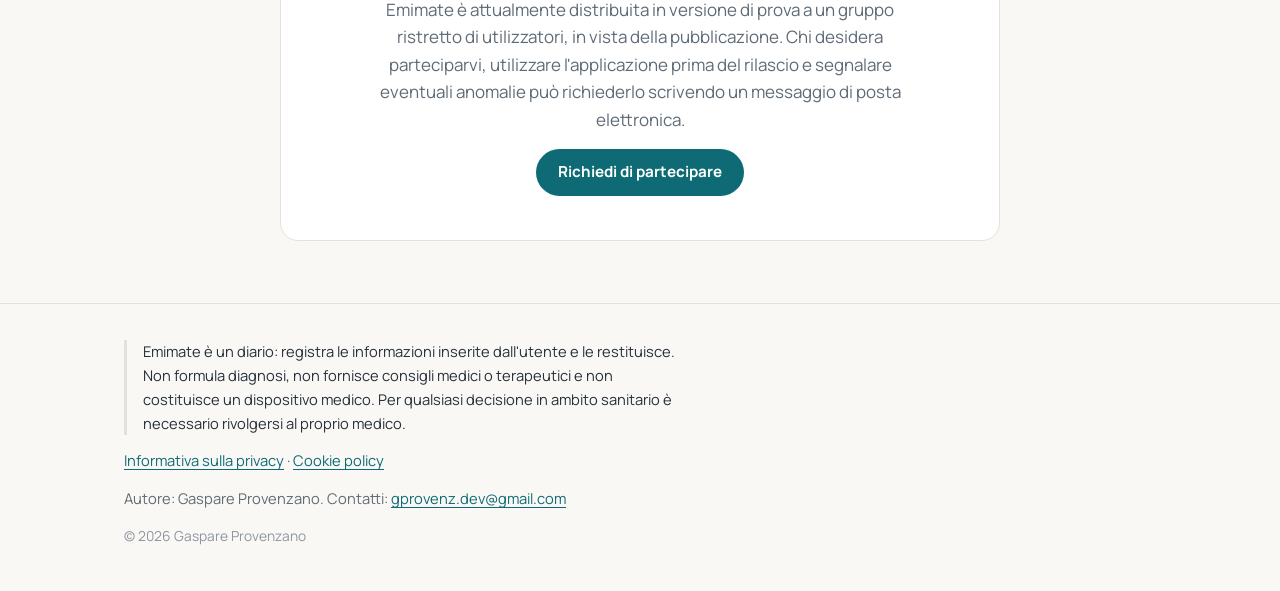
==== commit 040c4f34: "Better text" ====
--- a/index.html
+++ b/index.html
@@ -4,7 +4,7 @@
 <meta charset="utf-8">
 <meta name="viewport" content="width=device-width, initial-scale=1">
 <title>Emimate · Diario delle cefalee per Android</title>
-<meta name="description" content="Emimate è un diario delle cefalee per Android: un tocco apre l'attacco, un tocco lo chiude. Report PDF per il medico, dati solo sul telefono, gratuita e senza pubblicità.">
+<meta name="description" content="Emimate è un diario delle cefalee per Android: un tocco registra l'inizio dell'attacco, un tocco ne registra la fine. Report PDF per il medico curante, dati conservati solo sul dispositivo, applicazione gratuita e priva di pubblicità.">
 <link rel="canonical" href="./">
 <link rel="alternate" hreflang="it" href="./">
 <link rel="alternate" hreflang="en" href="en/">
@@ -13,12 +13,27 @@
 <link rel="stylesheet" href="assets/style.css">
 <meta property="og:type" content="website">
 <meta property="og:title" content="Emimate · Diario delle cefalee">
-<meta property="og:description" content="Un tocco apre l'attacco, un tocco lo chiude. Report PDF per il medico, dati solo sul telefono, gratuita e senza pubblicità.">
+<meta property="og:description" content="Un tocco registra l'inizio dell'attacco, un tocco ne registra la fine. Report PDF per il medico curante, dati conservati solo sul dispositivo, applicazione gratuita e priva di pubblicità.">
 <meta property="og:image" content="assets/og.png">
 <meta property="og:locale" content="it_IT">
 <meta name="twitter:card" content="summary_large_image">
 </head>
 <body>
+
+<!-- Il testo statico è la data, non il conteggio: è quello che legge chi ha JavaScript
+     disattivato, e resta corretto senza aggiornamenti. Il pulsante nasce nascosto perché la
+     scheda su Play non esiste finché l'app non è pubblicata. Dal giorno del rilascio entrambi
+     vanno riscritti a mano una volta. -->
+<div class="promo" data-release="2026-09-20"
+     data-soon="Emimate arriva su Google Play tra {n} giorni."
+     data-tomorrow="Emimate arriva su Google Play domani."
+     data-today="Emimate è disponibile da oggi su Google Play."
+     data-out="Emimate è disponibile su Google Play.">
+  <div class="wrap">
+    <p class="promo-msg">Emimate arriva su Google Play il 20 settembre 2026.</p>
+    <a class="promo-cta" href="https://play.google.com/store/apps/details?id=com.emimate.app" hidden>Scarica su Google Play</a>
+  </div>
+</div>
 
 <header class="masthead">
   <div class="wrap">
@@ -38,17 +53,19 @@
   <section class="hero">
     <div class="wrap">
       <div class="hero-copy">
-        <h1>Il diario delle cefalee che si compila con un tocco.</h1>
-        <p class="lede">Un tocco apre l'attacco, un tocco lo chiude. Tutto il resto è
-          facoltativo: i dettagli si aggiungono quando è più conveniente
-          farlo, durante l'attacco, appena terminato oppure a distanza di giorni.</p>
+        <h1>Il diario delle cefalee che si compila con un solo tocco.</h1>
+        <p class="lede">Un tocco registra l'inizio dell'attacco, un secondo tocco ne registra la
+          conclusione. Ogni altra informazione è facoltativa: i dettagli possono essere inseriti
+          nel momento ritenuto più opportuno, durante l'attacco, al suo termine oppure a distanza
+          di giorni.</p>
         <ul class="claims">
           <li>Gratuita</li>
-          <li>Senza pubblicità</li>
-          <li>Senza account</li>
-          <li>I dati restano sul telefono</li>
+          <li>Priva di pubblicità</li>
+          <li>Senza registrazione</li>
+          <li>Dati conservati sul dispositivo</li>
         </ul>
-        <p class="soon">Presto su Google Play.</p>
+        <p class="soon">Disponibile dal 20 settembre 2026 · <a href="#beta">attualmente in beta
+          testing</a></p>
       </div>
       <div class="phone">
         <img src="assets/screens/oggi.webp" width="800" height="1547"
@@ -59,10 +76,11 @@
 
   <section class="plain">
     <div class="wrap">
-      <h2>Perché esiste</h2>
-      <p>Emimate nasce da chi convive con la cefalea. Durante un attacco
-        compilare un modulo lungo è l'ultima cosa che si riesce a fare, e un diario che chiede
-        troppi passaggi finisce per restare vuoto. Emimate chiede un gesto solo, e aspetta.</p>
+      <h2>Origine del progetto</h2>
+      <p>Emimate è stata sviluppata da chi convive quotidianamente con la cefalea. Durante un
+        attacco la compilazione di un modulo articolato risulta difficilmente sostenibile, e un
+        diario che richiede troppi passaggi rimane inevitabilmente incompleto. Emimate richiede
+        un'unica azione e rimanda ogni altro inserimento al momento più opportuno.</p>
     </div>
   </section>
 
@@ -70,18 +88,19 @@
     <div class="wrap">
       <div class="feature-copy">
         <p class="eyebrow">Semplicità</p>
-        <h2>Un gesto adesso, i dettagli con calma</h2>
-        <p>La schermata principale ha un solo pulsante: si preme quando l'attacco comincia e si
-          preme di nuovo quando è passato. Da quel momento l'attacco è registrato, e nessun campo
-          è obbligatorio.</p>
+        <h2>Un'azione immediata, i dettagli in un secondo momento</h2>
+        <p>La schermata principale presenta un unico pulsante: viene premuto all'insorgere
+          dell'attacco e premuto nuovamente alla sua conclusione. L'attacco risulta così
+          registrato; nessun ulteriore campo è obbligatorio.</p>
         <ul class="points">
-          <li>Intensità, sede del dolore, sintomi, farmaci con il numero di dosi, possibili
-            trigger e una nota libera.</li>
-          <li>Si compilano durante l'attacco, subito dopo oppure a distanza di giorni: decide chi
-            scrive, non l'applicazione.</li>
-          <li>Mentre l'attacco è in corso, una notifica mostra il cronometro e il pulsante per
-            chiuderlo. Un widget sulla schermata Home fa lo stesso.</li>
-          <li>Se l'attacco viene registrato in ritardo, data e ora si scelgono dal calendario.</li>
+          <li>Intensità, sede del dolore, sintomi, farmaci assunti con il relativo numero di dosi,
+            possibili fattori scatenanti e una nota in formato libero.</li>
+          <li>I dati possono essere inseriti durante l'attacco, immediatamente dopo oppure a
+            distanza di giorni: la tempistica è stabilita dall'utente, non dall'applicazione.</li>
+          <li>Durante l'attacco una notifica riporta il cronometro e il comando di chiusura; un
+            widget sulla schermata Home offre la stessa funzione.</li>
+          <li>Qualora l'attacco venga registrato in un momento successivo, data e ora possono
+            essere selezionate dal calendario.</li>
         </ul>
       </div>
       <div class="phone">
@@ -95,11 +114,12 @@
     <div class="wrap">
       <div class="feature-copy">
         <p class="eyebrow">Sede del dolore</p>
-        <h2>Dove fa male, indicato sulla testa</h2>
-        <p>Quindici aree, davanti e dietro. Destra e sinistra sono quelle di chi compila, non
-          quelle dello schermo. Le aree entrano nel report e nell'esportazione insieme a tutto
-          il resto, e nel report sono riassunte su due miniature del volto, con le zone più scure dove il
-          dolore è tornato più spesso.</p>
+        <h2>La sede del dolore, indicata sulla mappa del capo</h2>
+        <p>Quindici aree, in visione anteriore e posteriore. I riferimenti destra e sinistra
+          corrispondono a quelli dell'utente, non a quelli dello schermo. Le aree selezionate
+          confluiscono nel report e nell'esportazione insieme a tutti gli altri dati; nel report
+          sono riepilogate su due rappresentazioni del capo, in cui le zone più scure indicano una
+          maggiore ricorrenza del dolore.</p>
       </div>
       <div class="phone">
         <img src="assets/screens/sede-dolore.webp" width="800" height="1498"
@@ -112,10 +132,10 @@
     <div class="wrap">
       <div class="feature-copy">
         <p class="eyebrow">Storico</p>
-        <h2>Il mese si legge a colpo d'occhio</h2>
-        <p>Ogni attacco resta registrato con orari, durata e intensità. Il calendario colora i
-          giorni secondo l'intensità e riassume il mese in tre numeri: quanti attacchi, quante ore
-          in tutto e quanto sono durati in media.</p>
+        <h2>Una lettura sintetica dell'andamento mensile</h2>
+        <p>Ogni attacco viene conservato con orari, durata e intensità. Il calendario evidenzia i
+          giorni in base all'intensità registrata e riepiloga il mese in tre indicatori: numero di
+          attacchi, durata complessiva e durata media.</p>
       </div>
       <div class="phone">
         <img src="assets/screens/calendario.webp" width="800" height="1547"
@@ -127,10 +147,10 @@
   <section class="colours">
     <div class="wrap">
       <p class="eyebrow">Temi e colori</p>
-      <h2>I colori li scegli tu</h2>
-      <p>Tema chiaro, tema scuro oppure quello di sistema, e più scale di colore per l'intensità.
-        Durante un attacco il tema scuro è quello che molti preferiscono, quando la luce dà
-        fastidio.</p>
+      <h2>Temi e scale cromatiche configurabili</h2>
+      <p>Tema chiaro, tema scuro o quello impostato dal sistema, con diverse scale cromatiche per
+        l'intensità. In presenza di fotofobia il tema scuro risulta generalmente preferibile
+        durante l'attacco.</p>
       <div class="gallery">
         <div class="phone"><img src="assets/screens/chiaro-verderosso.webp" width="640" height="1227" loading="lazy"
           alt="Il calendario in tema chiaro, con la scala di intensità dal verde al rosso."></div>
@@ -149,17 +169,18 @@
       <div class="split">
         <div class="report-copy">
           <p class="eyebrow">Report</p>
-          <h2>Un documento che il medico legge in un minuto</h2>
-          <p>L'esportazione in PDF non è un elenco di dati: è una pagina A4 impaginata, con intestazione,
-            numeri di sintesi, calendario mese per mese, sede del dolore e la tabella completa
-            degli attacchi con orari, durata, sintomi, farmaci, trigger e note.</p>
+          <h2>Un documento pensato per il consulto medico</h2>
+          <p>L'esportazione in PDF non consiste in un semplice elenco di dati: è un documento in
+            formato A4 impaginato, comprensivo di intestazione, indicatori di sintesi, calendario
+            mese per mese, sede del dolore e tabella completa degli attacchi con orari, durata,
+            sintomi, farmaci, fattori scatenanti e note.</p>
           <ul class="points">
-            <li>Il periodo si sceglie: ultimi 3, 6 o 12 mesi, un intervallo a piacere oppure
-              l'intero diario.</li>
-            <li>Il file si apre con un'altra applicazione o si condivide come qualsiasi altro
-              documento.</li>
-            <li>Gli stessi dati si esportano anche in CSV, per chi preferisce un foglio di
-              calcolo.</li>
+            <li>Il periodo è selezionabile: ultimi 3, 6 o 12 mesi, un intervallo personalizzato
+              oppure l'intero diario.</li>
+            <li>Il file può essere aperto con un'altra applicazione o condiviso come qualsiasi
+              altro documento.</li>
+            <li>I medesimi dati sono esportabili anche in formato CSV, per l'elaborazione in un
+              foglio di calcolo.</li>
           </ul>
         </div>
         <div class="phone">
@@ -170,20 +191,22 @@
       <figure>
         <img src="assets/screens/report.webp" width="926" height="1227" loading="lazy"
              alt="La prima pagina del report PDF: intestazione, cinque numeri di sintesi, la sede del dolore sulle due miniature del volto, la panoramica mensile e la tabella degli attacchi.">
-        <figcaption>La prima pagina del report, con i numeri di sintesi, la sede del dolore, la panoramica mensile e il dettaglio degli attacchi.</figcaption>
+        <figcaption>Prima pagina del report: indicatori di sintesi, sede del dolore, panoramica mensile e dettaglio degli attacchi.</figcaption>
       </figure>
     </div>
   </section>
 
   <section class="band">
     <div class="wrap">
-      <h2>Una privacy verificabile e garantita</h2>
-      <p>Emimate non richiede il permesso di accedere a Internet, e chiunque può controllarlo
-        nell'elenco dei permessi dell'applicazione. Non esiste un server a cui inviare qualcosa:
-        nessun cloud, nessuna statistica d'uso, nessun backup automatico verso servizi online.</p>
-      <p>Il diario resta sul telefono. Per il cambio telefono si esporta l'intero diario in un
-        file CSV e lo si rilegge quando serve.</p>
-      <p><a href="privacy.html">Privacy policy</a></p>
+      <h2>Una privacy verificabile</h2>
+      <p>Emimate non richiede il permesso di accesso a Internet, circostanza verificabile da
+        chiunque nell'elenco dei permessi dell'applicazione. Non esiste alcun server destinatario
+        dei dati: nessun servizio cloud, nessuna raccolta di statistiche d'uso, nessun backup
+        automatico verso servizi online.</p>
+      <p>Il diario è conservato esclusivamente sul dispositivo. In caso di sostituzione del
+        telefono, l'intero diario può essere esportato in un file CSV e successivamente
+        reimportato.</p>
+      <p><a href="privacy.html">Informativa sulla privacy</a></p>
     </div>
   </section>
 
@@ -193,13 +216,28 @@
         <article class="card">
           <h3>Gratuita, senza eccezioni</h3>
           <p>Nessun acquisto in-app, nessun abbonamento, nessuna funzione riservata a una
-            versione a pagamento. E nessuna pubblicità.</p>
+            versione a pagamento e nessuna forma di pubblicità.</p>
         </article>
         <article class="card">
           <h3>Cinque lingue</h3>
-          <p>Interfaccia e report in italiano, inglese, francese, spagnolo e tedesco, con il
-            cambio lingua all'interno dell'applicazione.</p>
+          <p>Interfaccia e report disponibili in italiano, inglese, francese, spagnolo e tedesco,
+            con selezione della lingua all'interno dell'applicazione.</p>
         </article>
+      </div>
+    </div>
+  </section>
+
+  <!-- Sezione temporanea: la fase di test si chiude con la pubblicazione su Play. -->
+  <section class="beta" id="beta">
+    <div class="wrap">
+      <div class="beta-panel">
+        <p class="eyebrow">Beta testing</p>
+        <h2>L'applicazione è in fase di test</h2>
+        <p>Emimate è attualmente distribuita in versione di prova a un gruppo ristretto di
+          utilizzatori, in vista della pubblicazione. Chi desidera parteciparvi, utilizzare
+          l'applicazione prima del rilascio e segnalare eventuali anomalie può richiederlo
+          scrivendo un messaggio di posta elettronica.</p>
+        <p><a class="beta-cta" href="mailto:gprovenz.dev@gmail.com?subject=Emimate%20-%20beta%20testing">Richiedi di partecipare</a></p>
       </div>
     </div>
   </section>
@@ -208,15 +246,18 @@
 
 <footer>
   <div class="wrap">
-    <p class="disclaimer">Emimate è un diario: registra quello che si scrive e lo restituisce.
-      Non formula diagnosi, non dà consigli medici o terapeutici e non è un dispositivo medico. Per
-      qualsiasi decisione sulla salute rivolgersi al proprio medico.</p>
-    <p><a href="privacy.html">Informativa sulla privacy</a></p>
+    <p class="disclaimer">Emimate è un diario: registra le informazioni inserite dall'utente e le
+      restituisce. Non formula diagnosi, non fornisce consigli medici o terapeutici e non
+      costituisce un dispositivo medico. Per qualsiasi decisione in ambito sanitario è necessario
+      rivolgersi al proprio medico.</p>
+    <p><a href="privacy.html">Informativa sulla privacy</a> · <a href="cookie.html">Cookie policy</a></p>
     <p>Autore: Gaspare Provenzano. Contatti:
       <a href="mailto:gprovenz.dev@gmail.com">gprovenz.dev@gmail.com</a></p>
     <p class="copyright">© 2026 Gaspare Provenzano</p>
   </div>
 </footer>
 
+<script src="assets/promo.js" defer></script>
+
 </body>
 </html>
--- a/assets/style.css
+++ b/assets/style.css
@@ -4,7 +4,8 @@
  * One stylesheet for both languages. No framework and no build step: the page is served as it
  * is written, and every byte it loads comes from this site. Manrope is self-hosted rather than
  * pulled from Google Fonts, because a page whose main claim is that nothing leaves the device
- * cannot hand every visitor's address to a third party to render its own headings.
+ * cannot hand every visitor's address to a third party to render its own headings. The site's
+ * one script, assets/promo.js, is local for the same reason.
  *
  * Colours are the app's own: the ink is sampled from the wordmark, the accent is the teal the
  * app uses for actions.
@@ -110,11 +111,68 @@
   display: block;
 }
 
+/* The banner's button carries the hidden attribute until release day, and its own display
+ * value would otherwise win against it. */
+[hidden] {
+  display: none !important;
+}
+
 .wrap {
   width: 100%;
   max-width: var(--page);
   margin-inline: auto;
   padding-inline: 24px;
+}
+
+/* Promo banner ------------------------------------------------------------ */
+
+/* Sticky rather than fixed: it holds its own space at the top of the flow, so it never covers
+ * the masthead underneath it. */
+.promo {
+  position: sticky;
+  top: 0;
+  z-index: 10;
+  background: var(--ink);
+  color: #ffffff;
+}
+
+.promo .wrap {
+  display: flex;
+  flex-wrap: wrap;
+  align-items: center;
+  justify-content: center;
+  gap: 8px 16px;
+  padding-block: 10px;
+}
+
+/* max-width is reset because the shared p rule caps every paragraph at the reading measure,
+ * which would break this one onto two lines well before the banner runs out of room. */
+.promo-msg {
+  max-width: none;
+  font-size: 0.92rem;
+  font-weight: 600;
+  text-align: center;
+}
+
+.promo-cta {
+  display: inline-block;
+  background: #ffffff;
+  color: var(--ink);
+  font-size: 0.86rem;
+  font-weight: 700;
+  text-decoration: none;
+  white-space: nowrap;
+  border-radius: 999px;
+  padding: 7px 16px;
+}
+
+.promo-cta:hover {
+  color: var(--accent-deep);
+}
+
+/* The teal outline the rest of the page uses disappears against the navy. */
+.promo :focus-visible {
+  outline-color: #ffffff;
 }
 
 /* Header ------------------------------------------------------------------ */
@@ -197,7 +255,7 @@
   flex-wrap: wrap;
   gap: 8px;
   padding: 0;
-  margin: 0;
+  margin: 14px 0 0 0 ;
   list-style: none;
 }
 
@@ -483,6 +541,47 @@
   font-size: 0.97rem;
 }
 
+/* Beta invitation --------------------------------------------------------- */
+
+/* Temporary: the closed test ends when the app reaches Play. See CLAUDE.md. */
+.beta-panel {
+  max-width: 720px;
+  margin-inline: auto;
+  text-align: center;
+  background: var(--surface);
+  border: 1px solid var(--line);
+  border-radius: var(--radius);
+  padding: clamp(28px, 4vw, 44px) clamp(22px, 4vw, 40px);
+}
+
+.beta-panel > * + * {
+  margin-top: 16px;
+}
+
+/* Paragraphs keep the reading measure, but a centred column has to be centred as a box too,
+ * which the shared p rule does not do on its own. */
+.beta-panel p {
+  max-width: 56ch;
+  margin-inline: auto;
+  color: var(--muted);
+}
+
+.beta-cta {
+  display: inline-block;
+  background: var(--accent);
+  color: #ffffff;
+  font-size: 0.95rem;
+  font-weight: 700;
+  text-decoration: none;
+  border-radius: 999px;
+  padding: 11px 22px;
+}
+
+.beta-cta:hover {
+  background: var(--accent-deep);
+  color: #ffffff;
+}
+
 /* Footer ------------------------------------------------------------------ */
 
 footer {
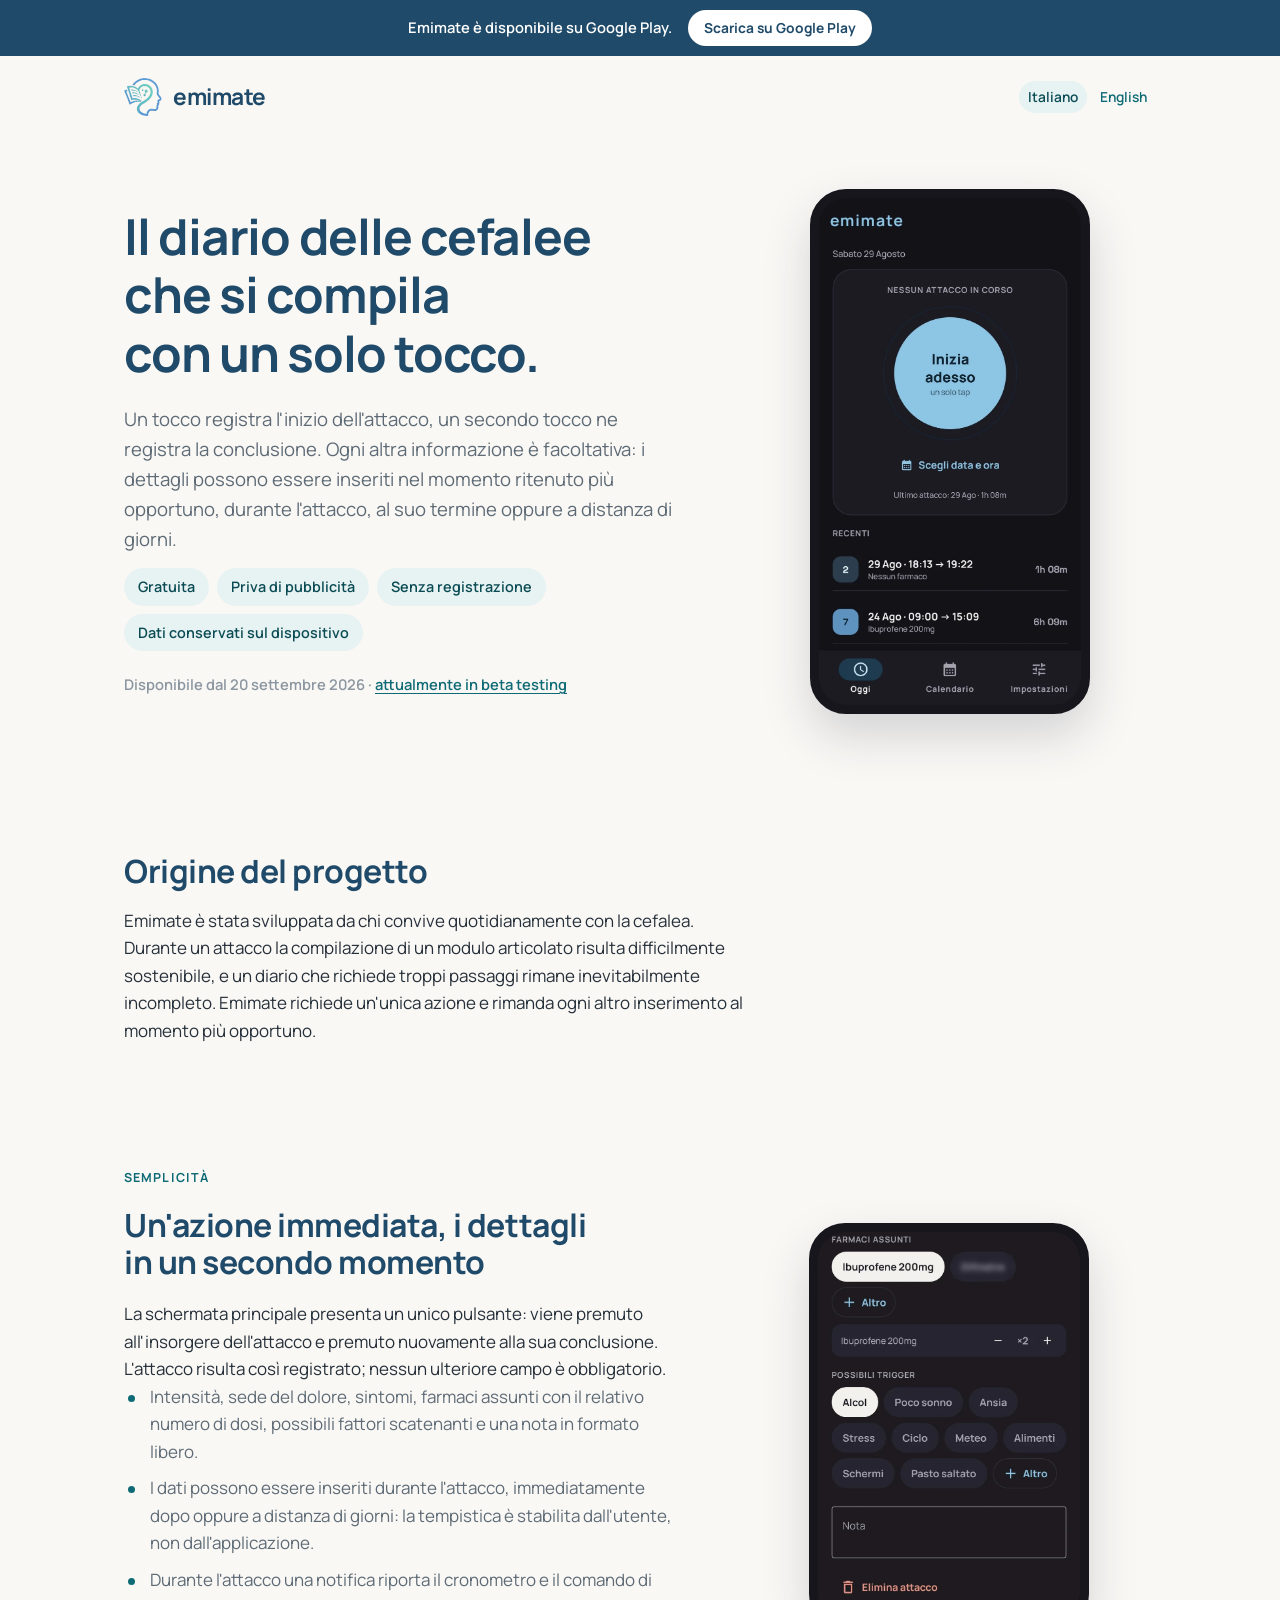
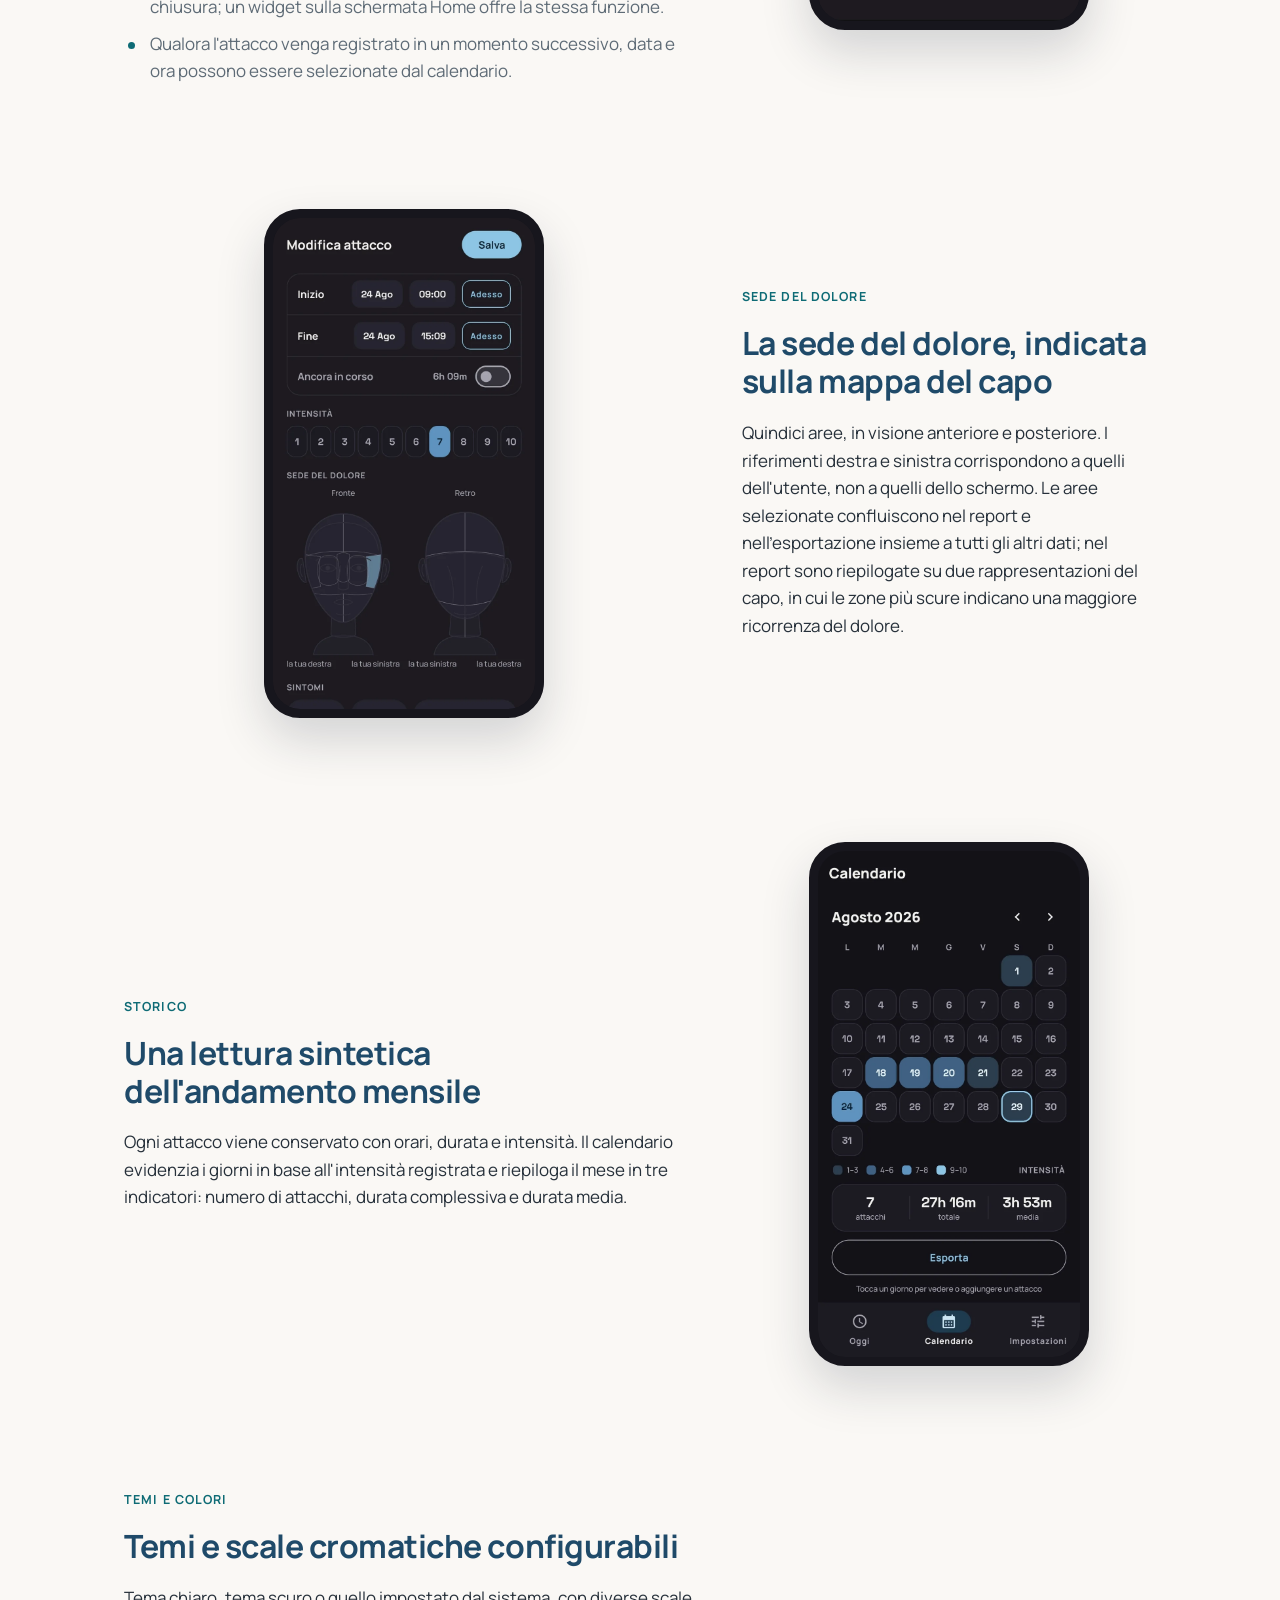
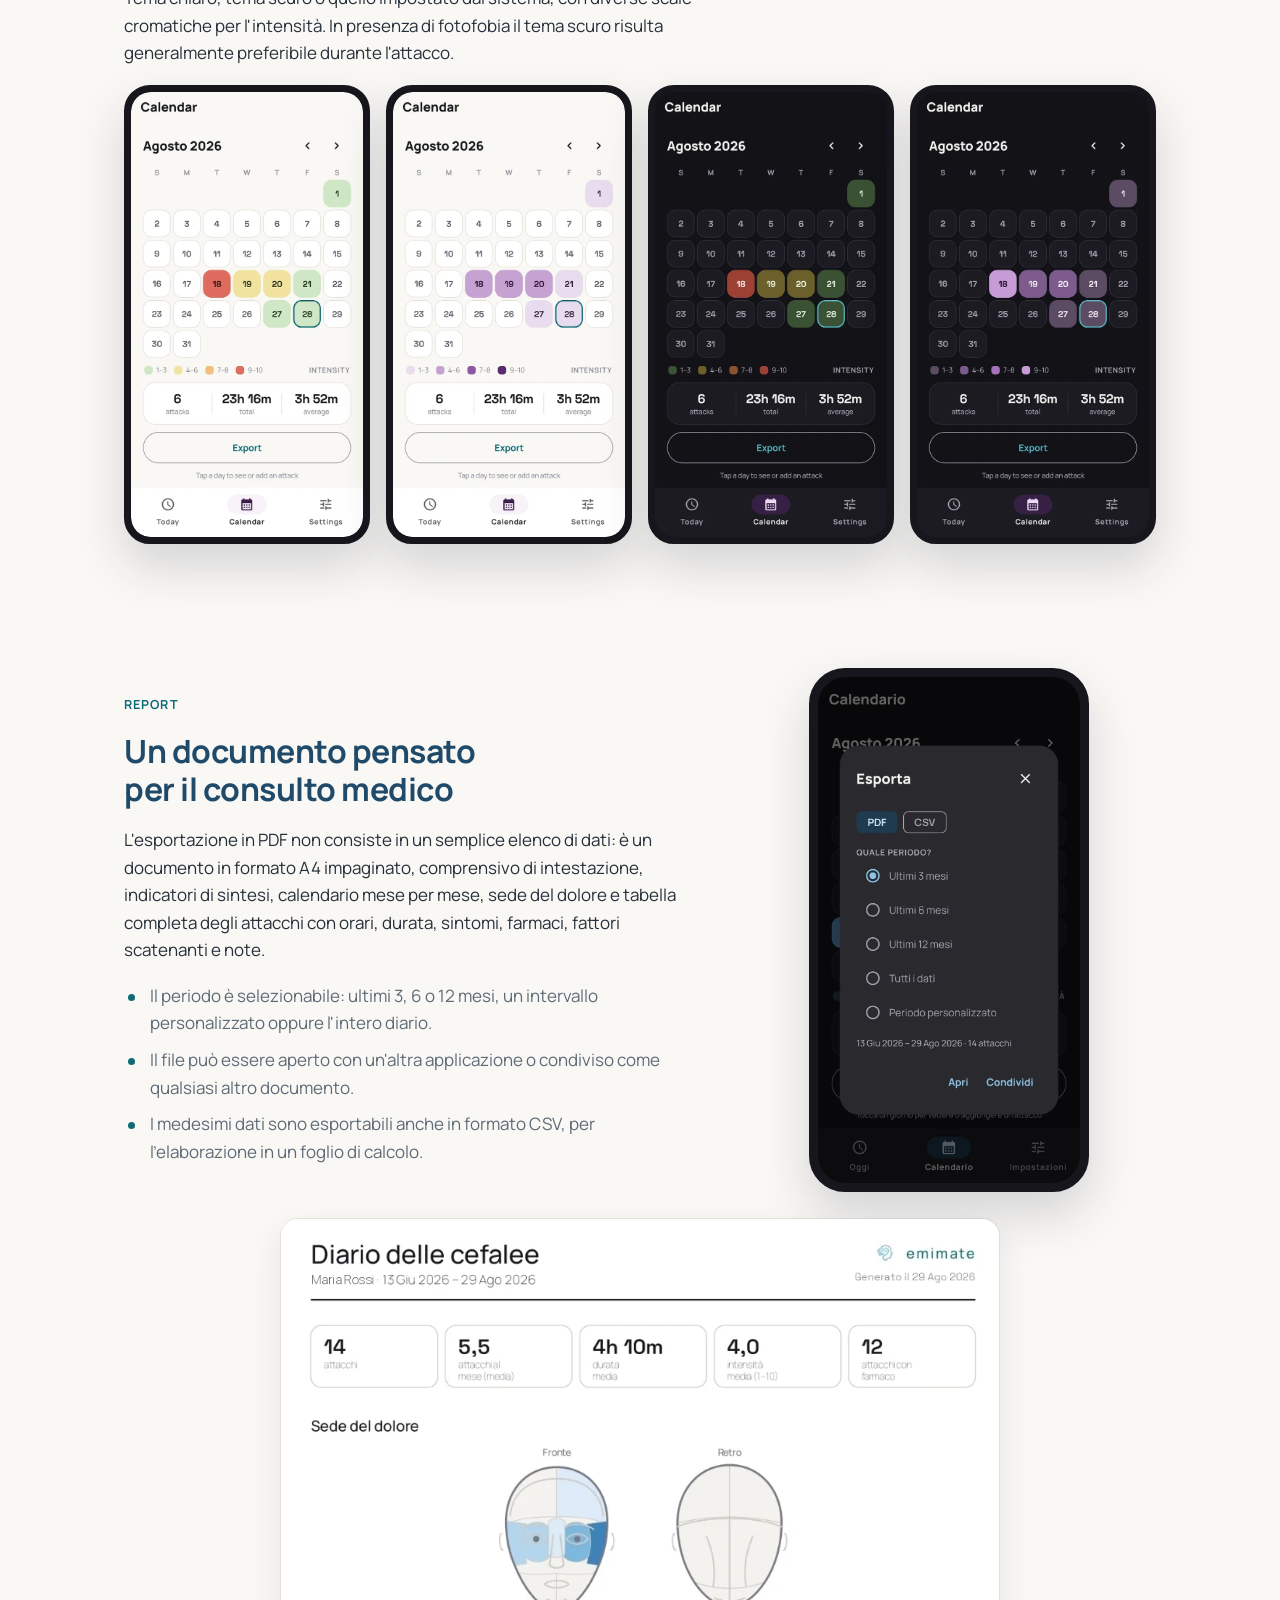
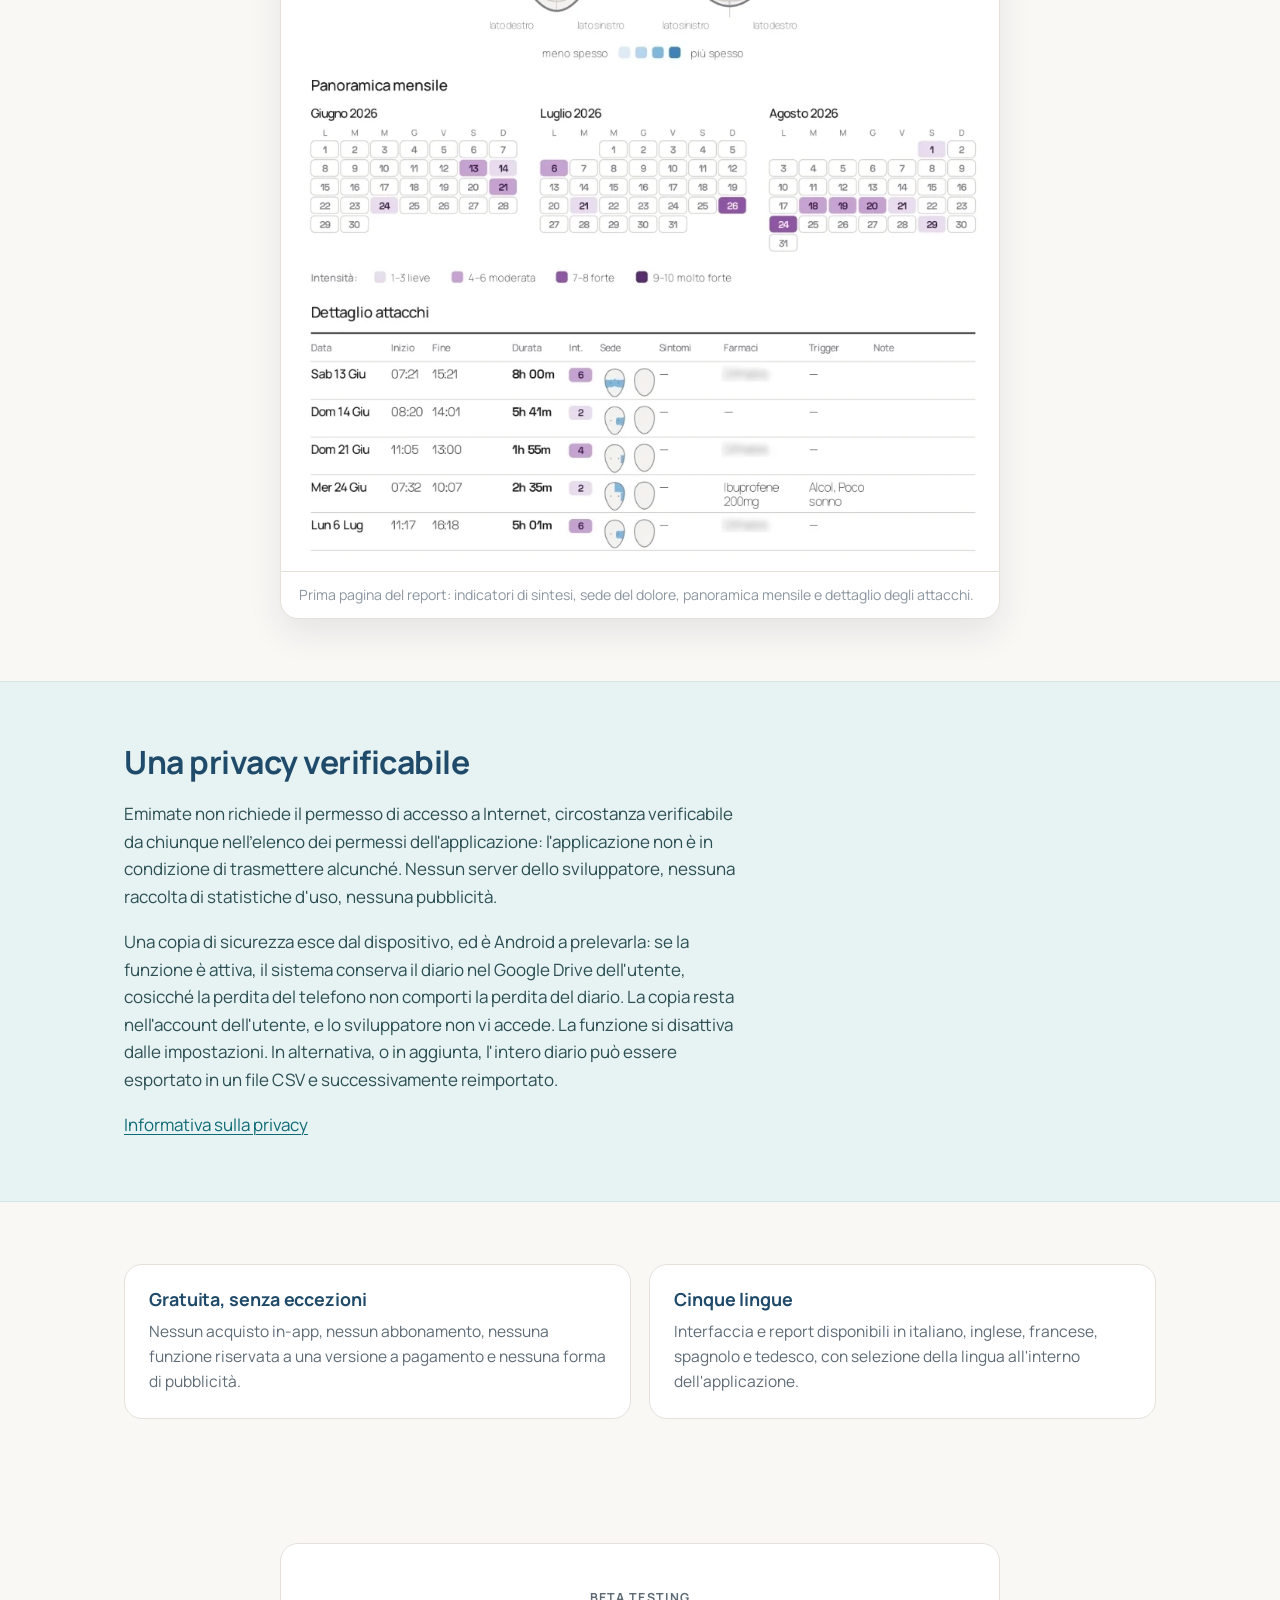
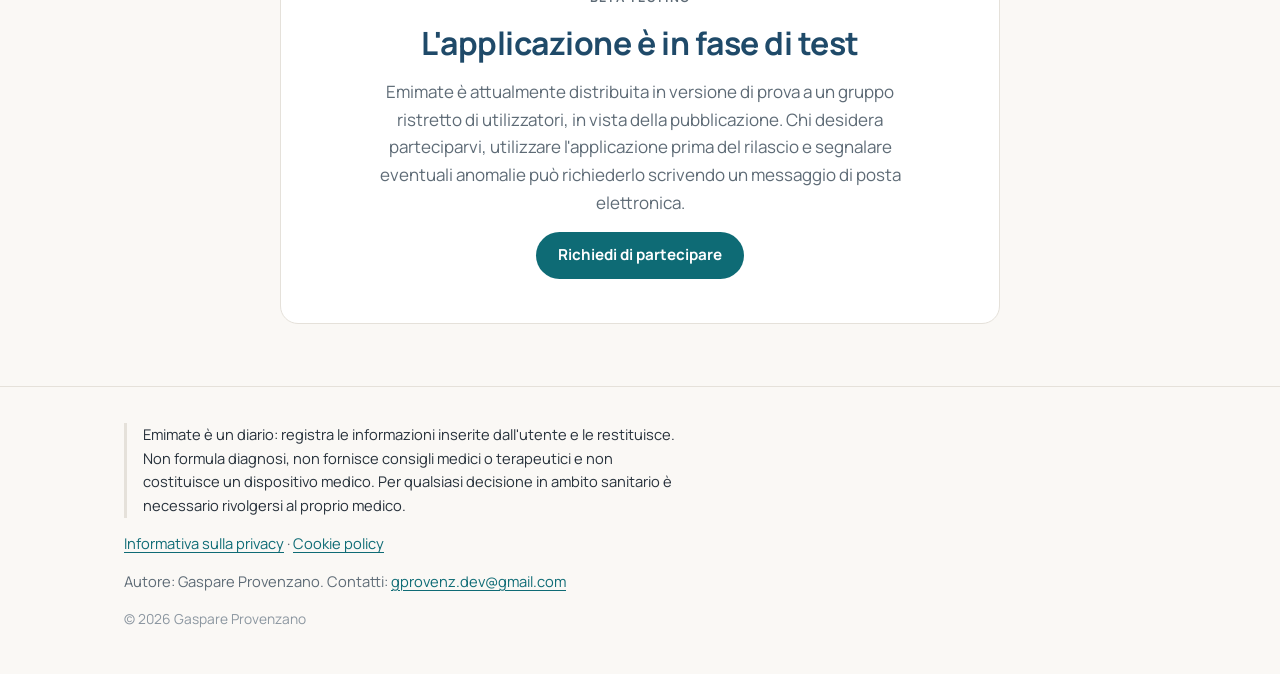
==== commit d619413c: "Say that Android keeps a copy, in both policies and on both home pages Version 1.5.0 of the app turn" ====
--- a/index.html
+++ b/index.html
@@ -200,11 +200,14 @@
     <div class="wrap">
       <h2>Una privacy verificabile</h2>
       <p>Emimate non richiede il permesso di accesso a Internet, circostanza verificabile da
-        chiunque nell'elenco dei permessi dell'applicazione. Non esiste alcun server destinatario
-        dei dati: nessun servizio cloud, nessuna raccolta di statistiche d'uso, nessun backup
-        automatico verso servizi online.</p>
-      <p>Il diario è conservato esclusivamente sul dispositivo. In caso di sostituzione del
-        telefono, l'intero diario può essere esportato in un file CSV e successivamente
+        chiunque nell'elenco dei permessi dell'applicazione: l'applicazione non è in condizione di
+        trasmettere alcunché. Nessun server dello sviluppatore, nessuna raccolta di statistiche
+        d'uso, nessuna pubblicità.</p>
+      <p>Una copia di sicurezza esce dal dispositivo, ed è Android a prelevarla: se la funzione è
+        attiva, il sistema conserva il diario nel Google Drive dell'utente, cosicché la perdita del
+        telefono non comporti la perdita del diario. La copia resta nell'account dell'utente, e lo
+        sviluppatore non vi accede. La funzione si disattiva dalle impostazioni. In alternativa, o
+        in aggiunta, l'intero diario può essere esportato in un file CSV e successivamente
         reimportato.</p>
       <p><a href="privacy.html">Informativa sulla privacy</a></p>
     </div>
--- a/assets/style.css
+++ b/assets/style.css
@@ -446,6 +446,13 @@
   margin-right: 8px;
 }
 
+/* The lettered parts inside a numbered section. Every heading is margin: 0 by default, so
+   without this they sit flush against the paragraph above and read as part of it. */
+.legal h3 {
+  margin-top: 26px;
+  font-size: 1.06rem;
+}
+
 .legal p,
 .legal ul {
   margin-top: 14px;
